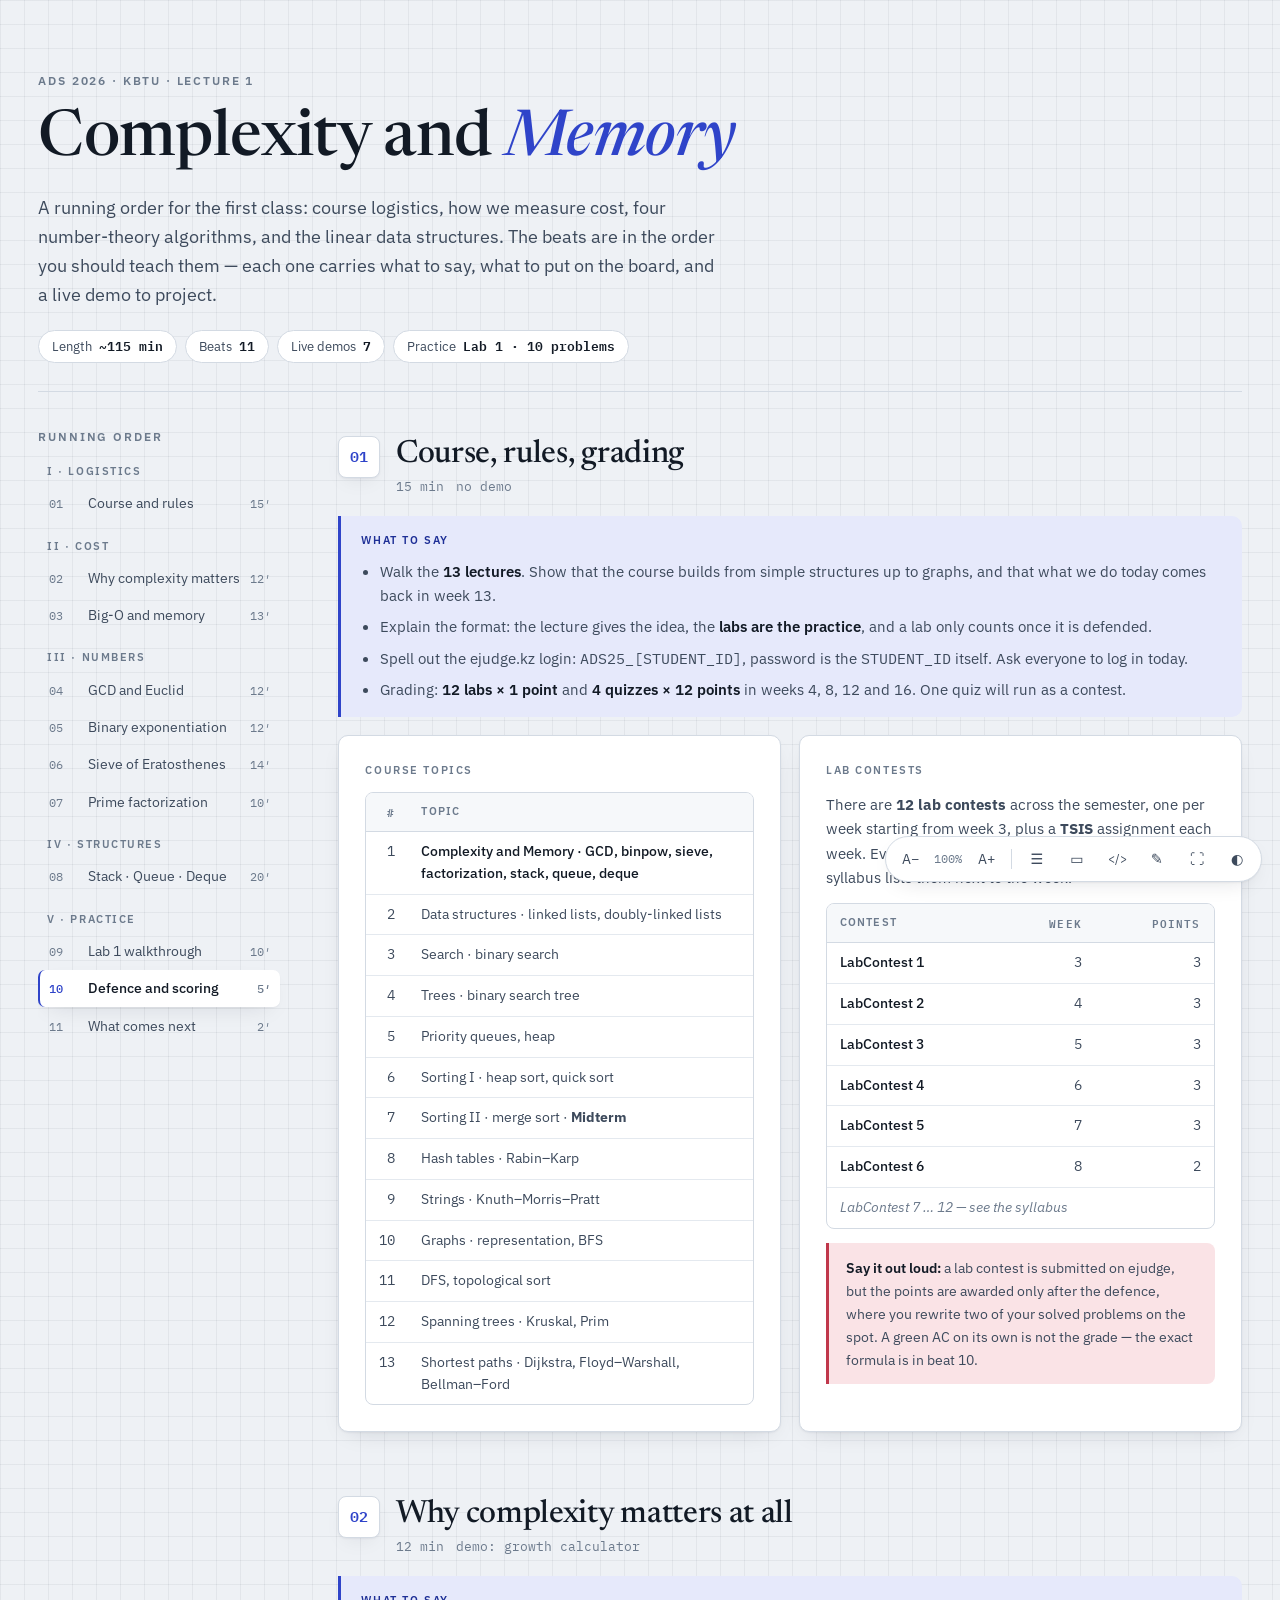
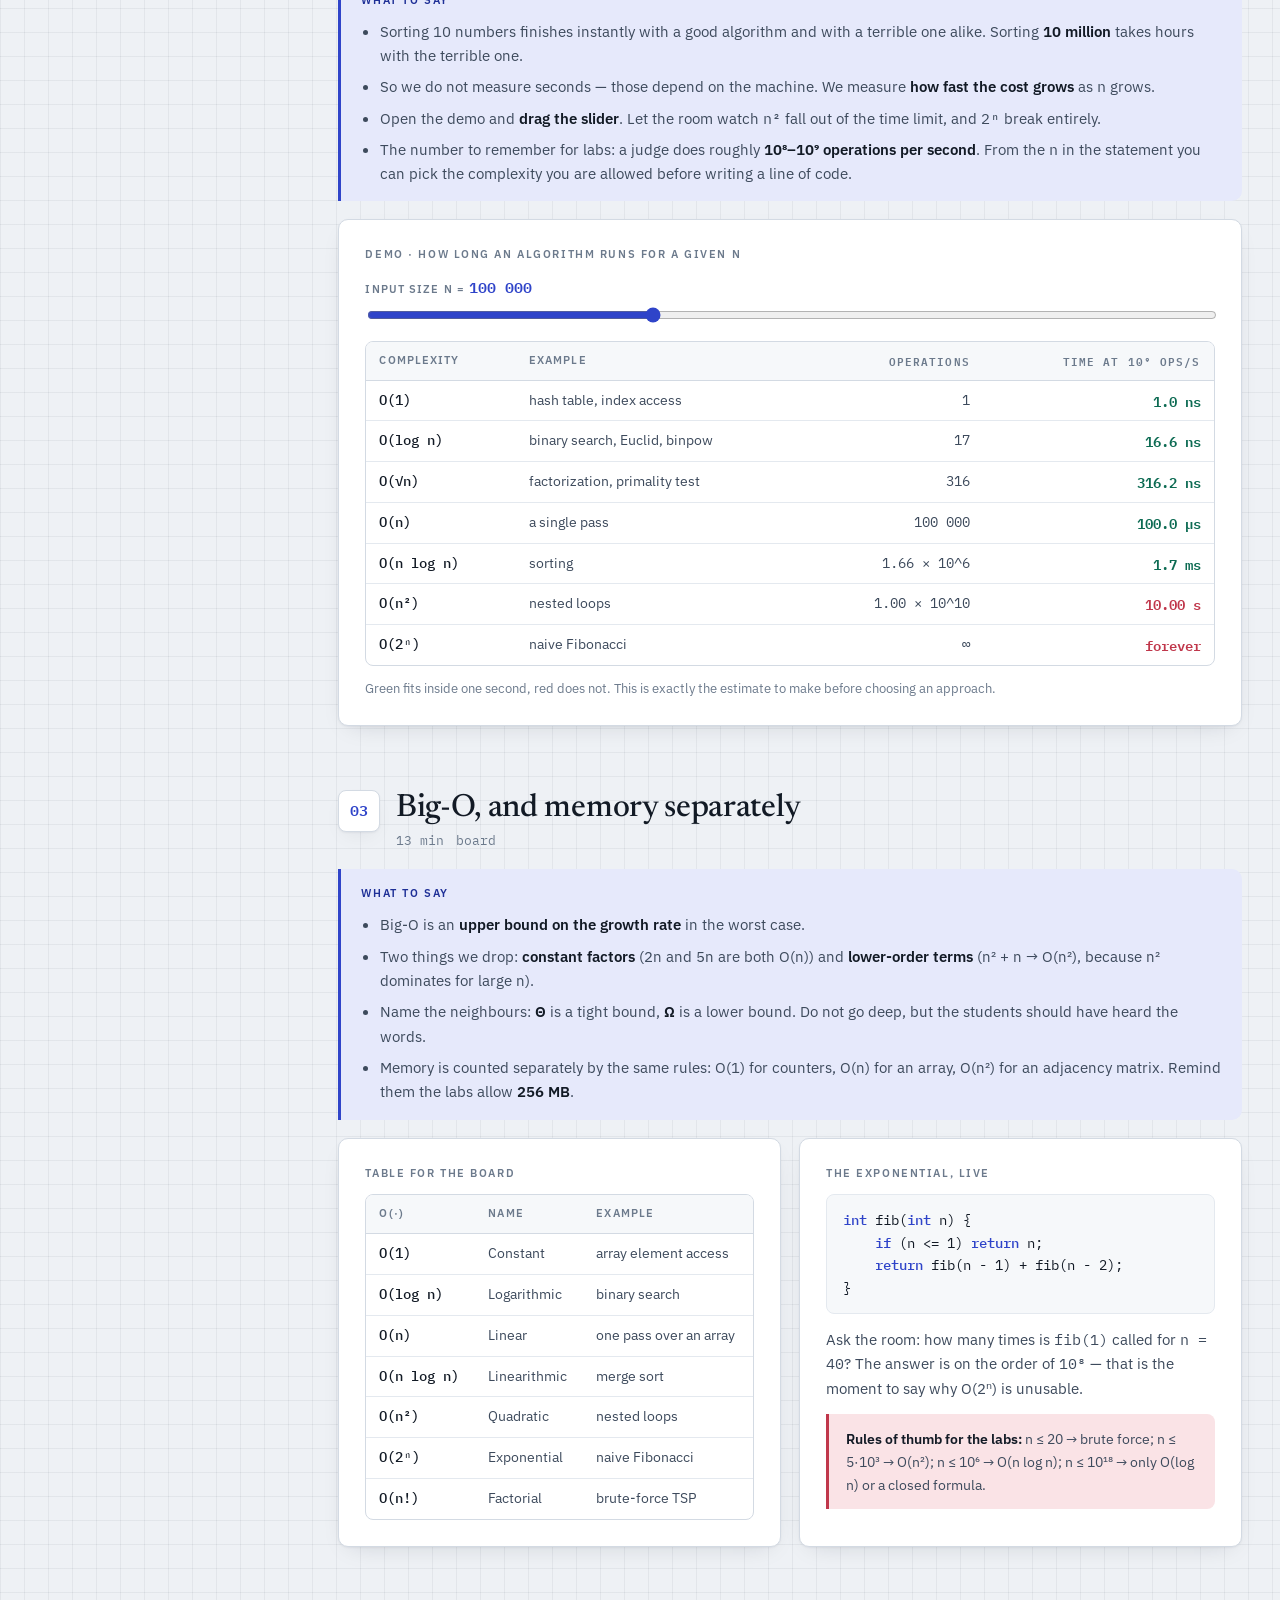
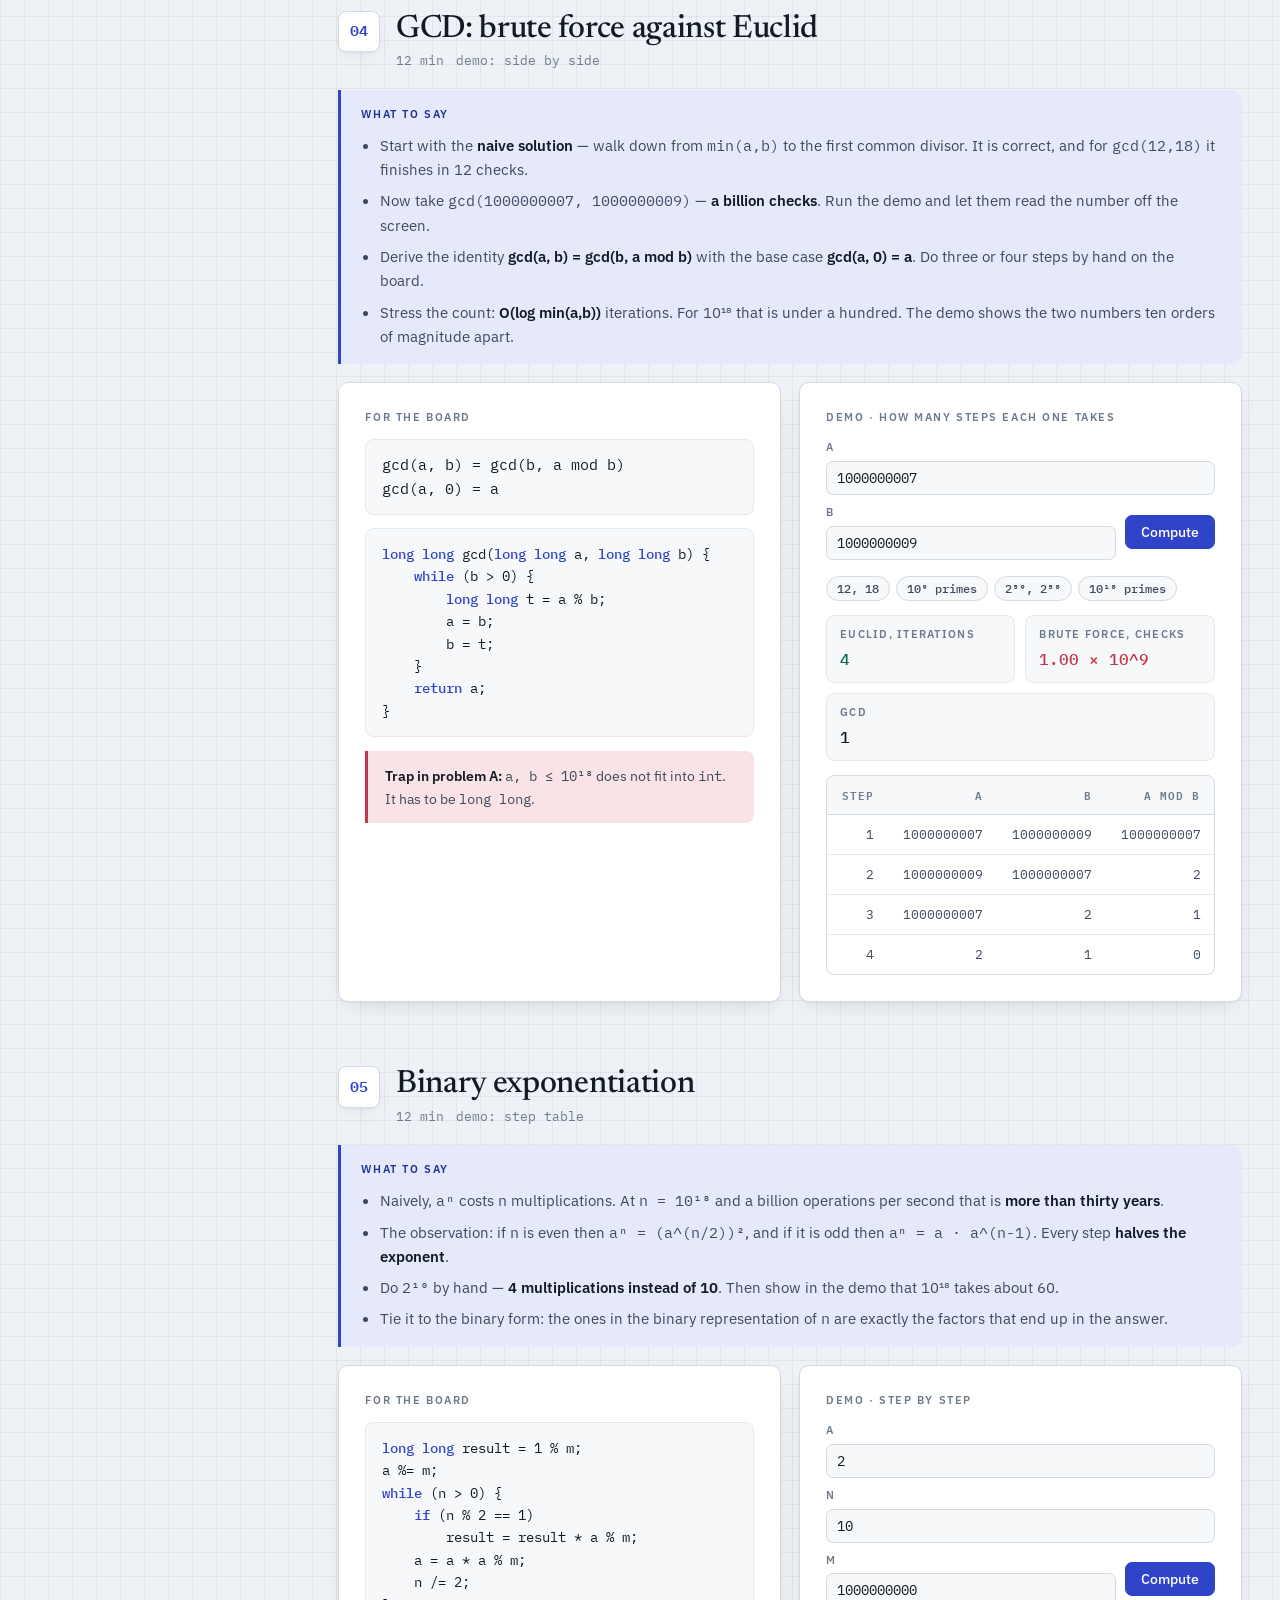
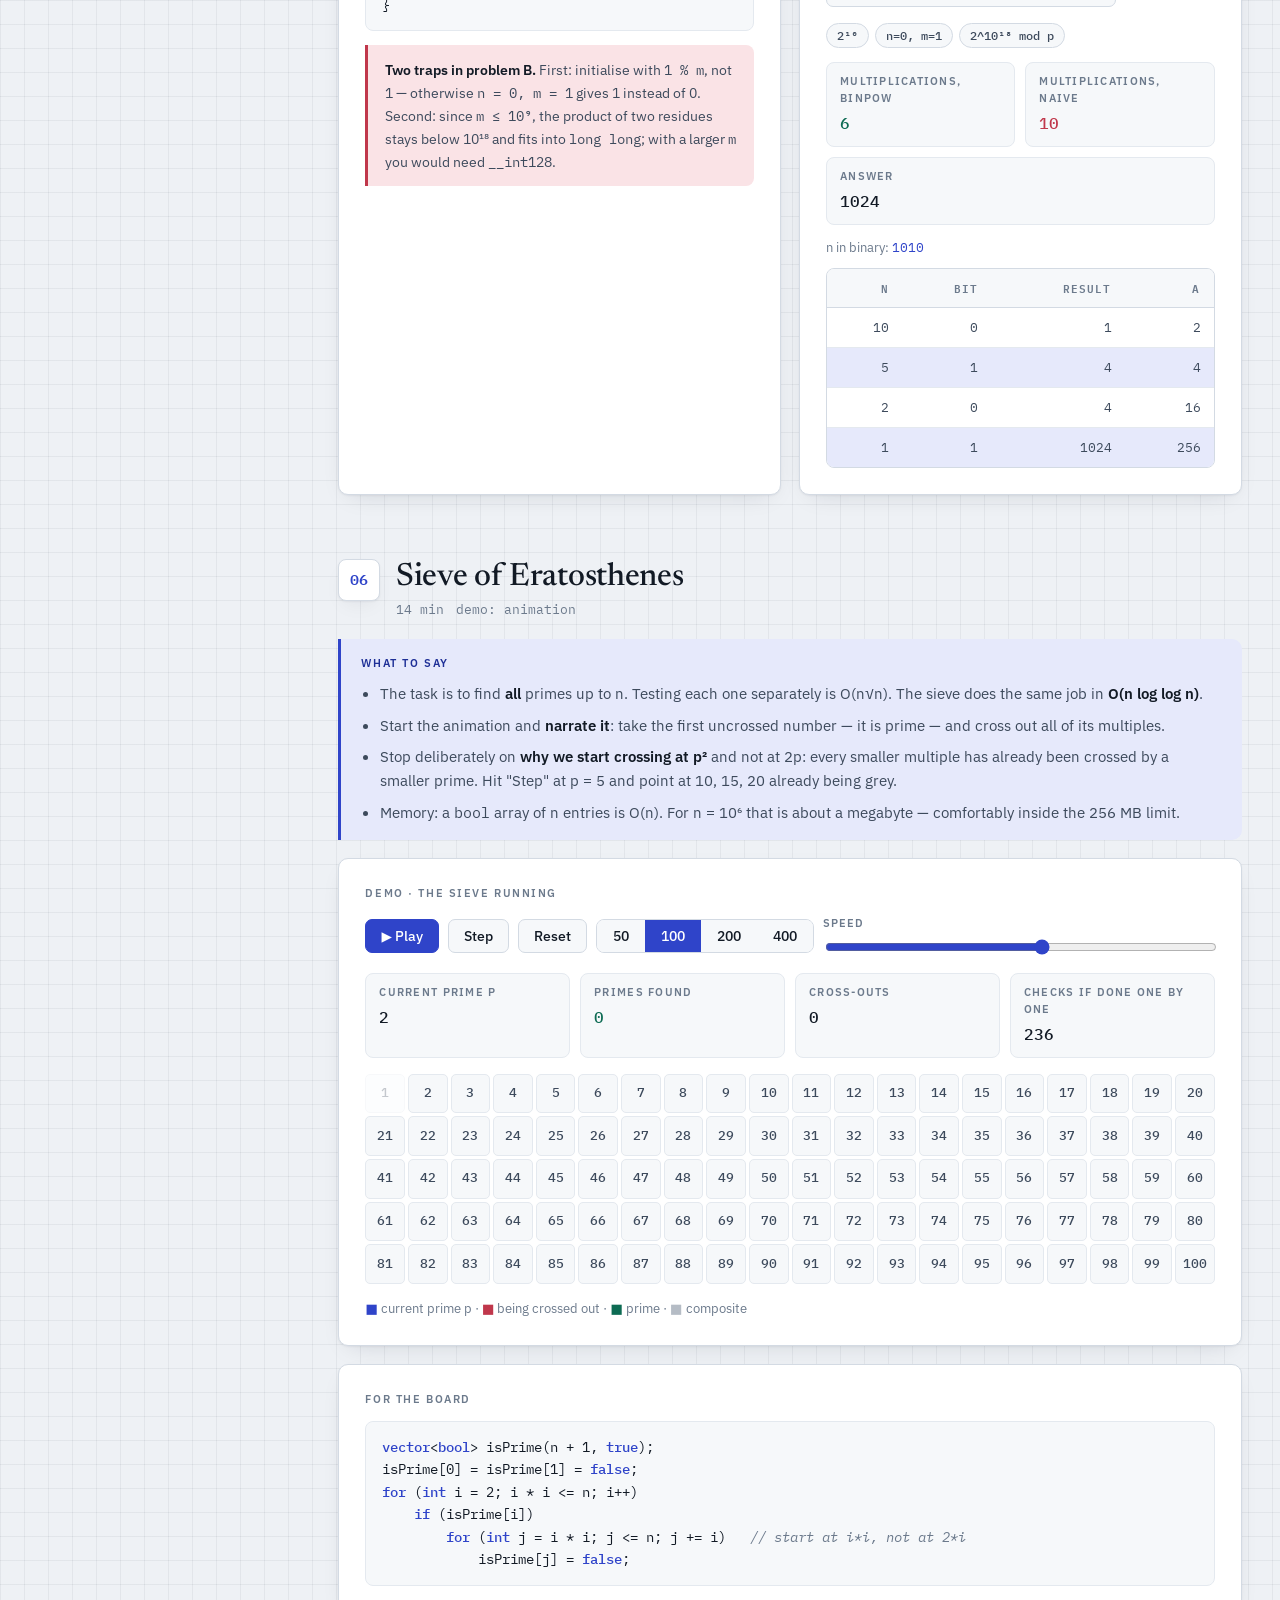
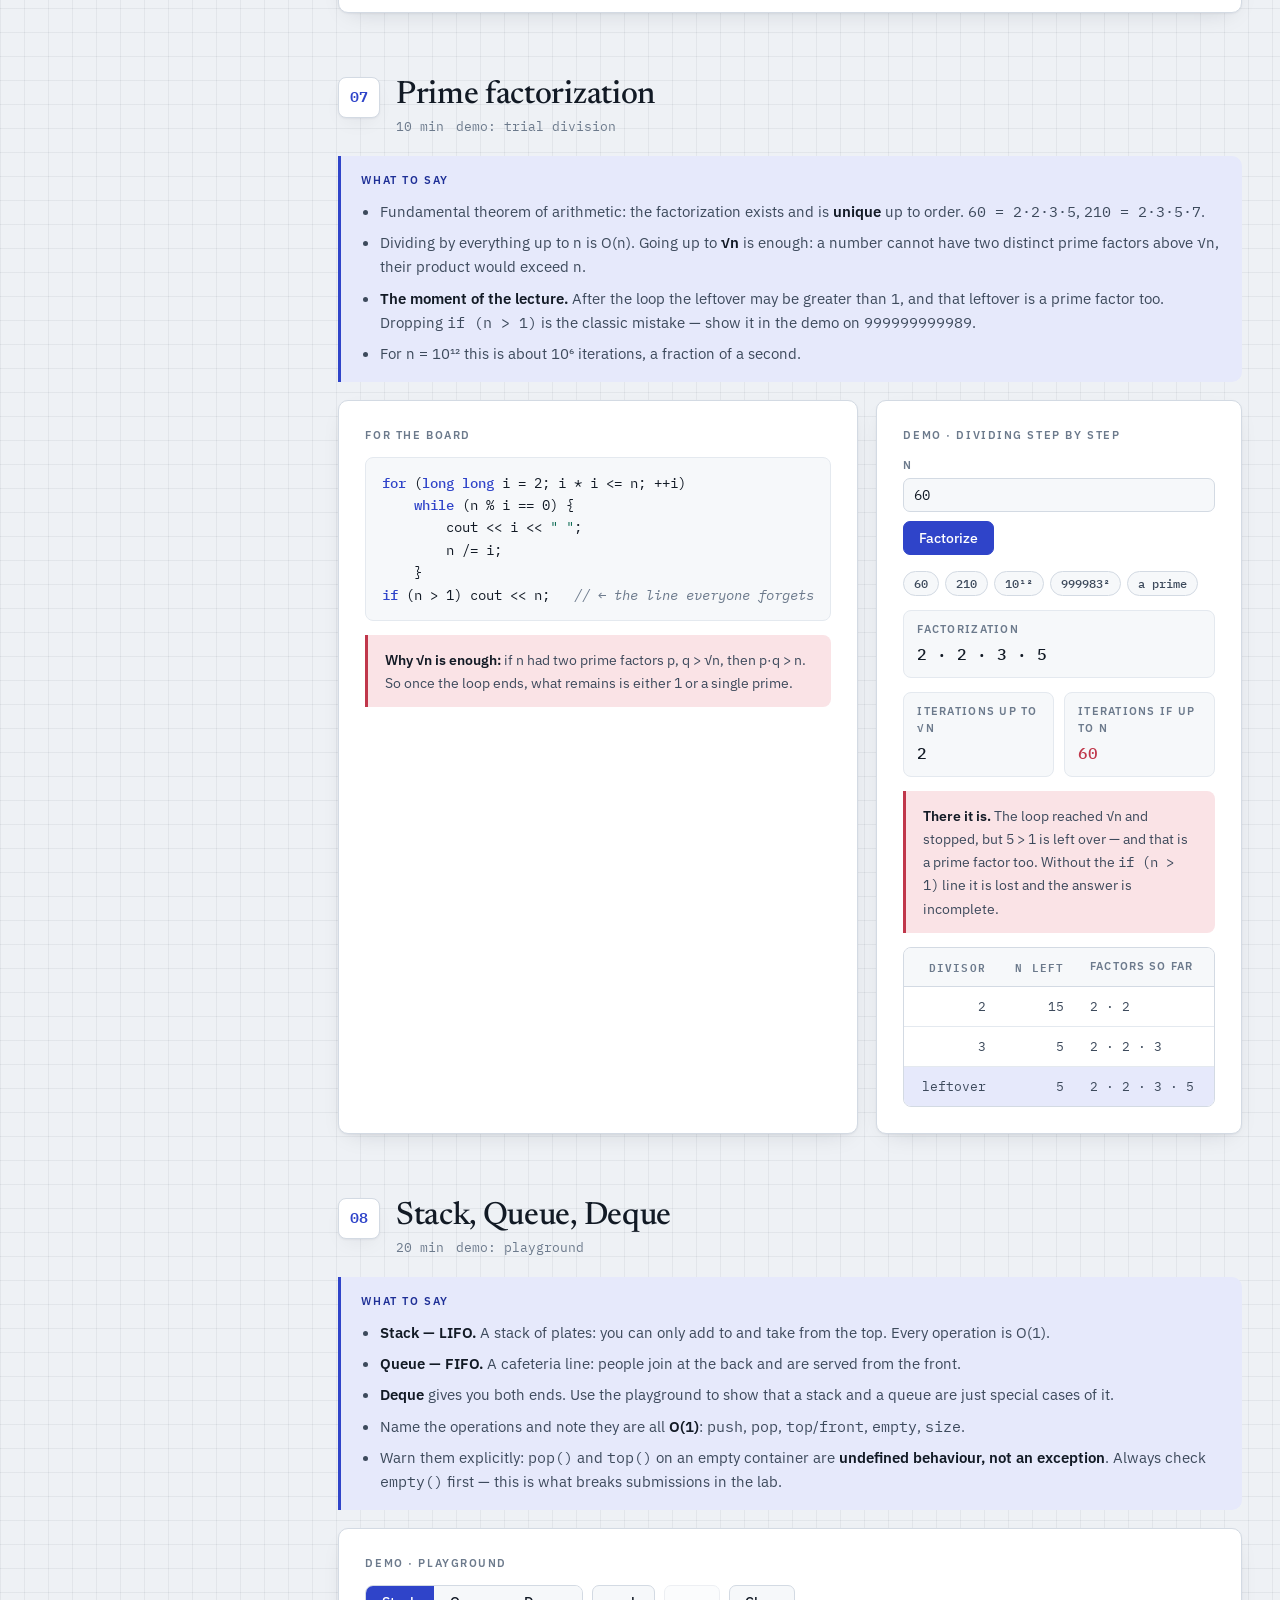
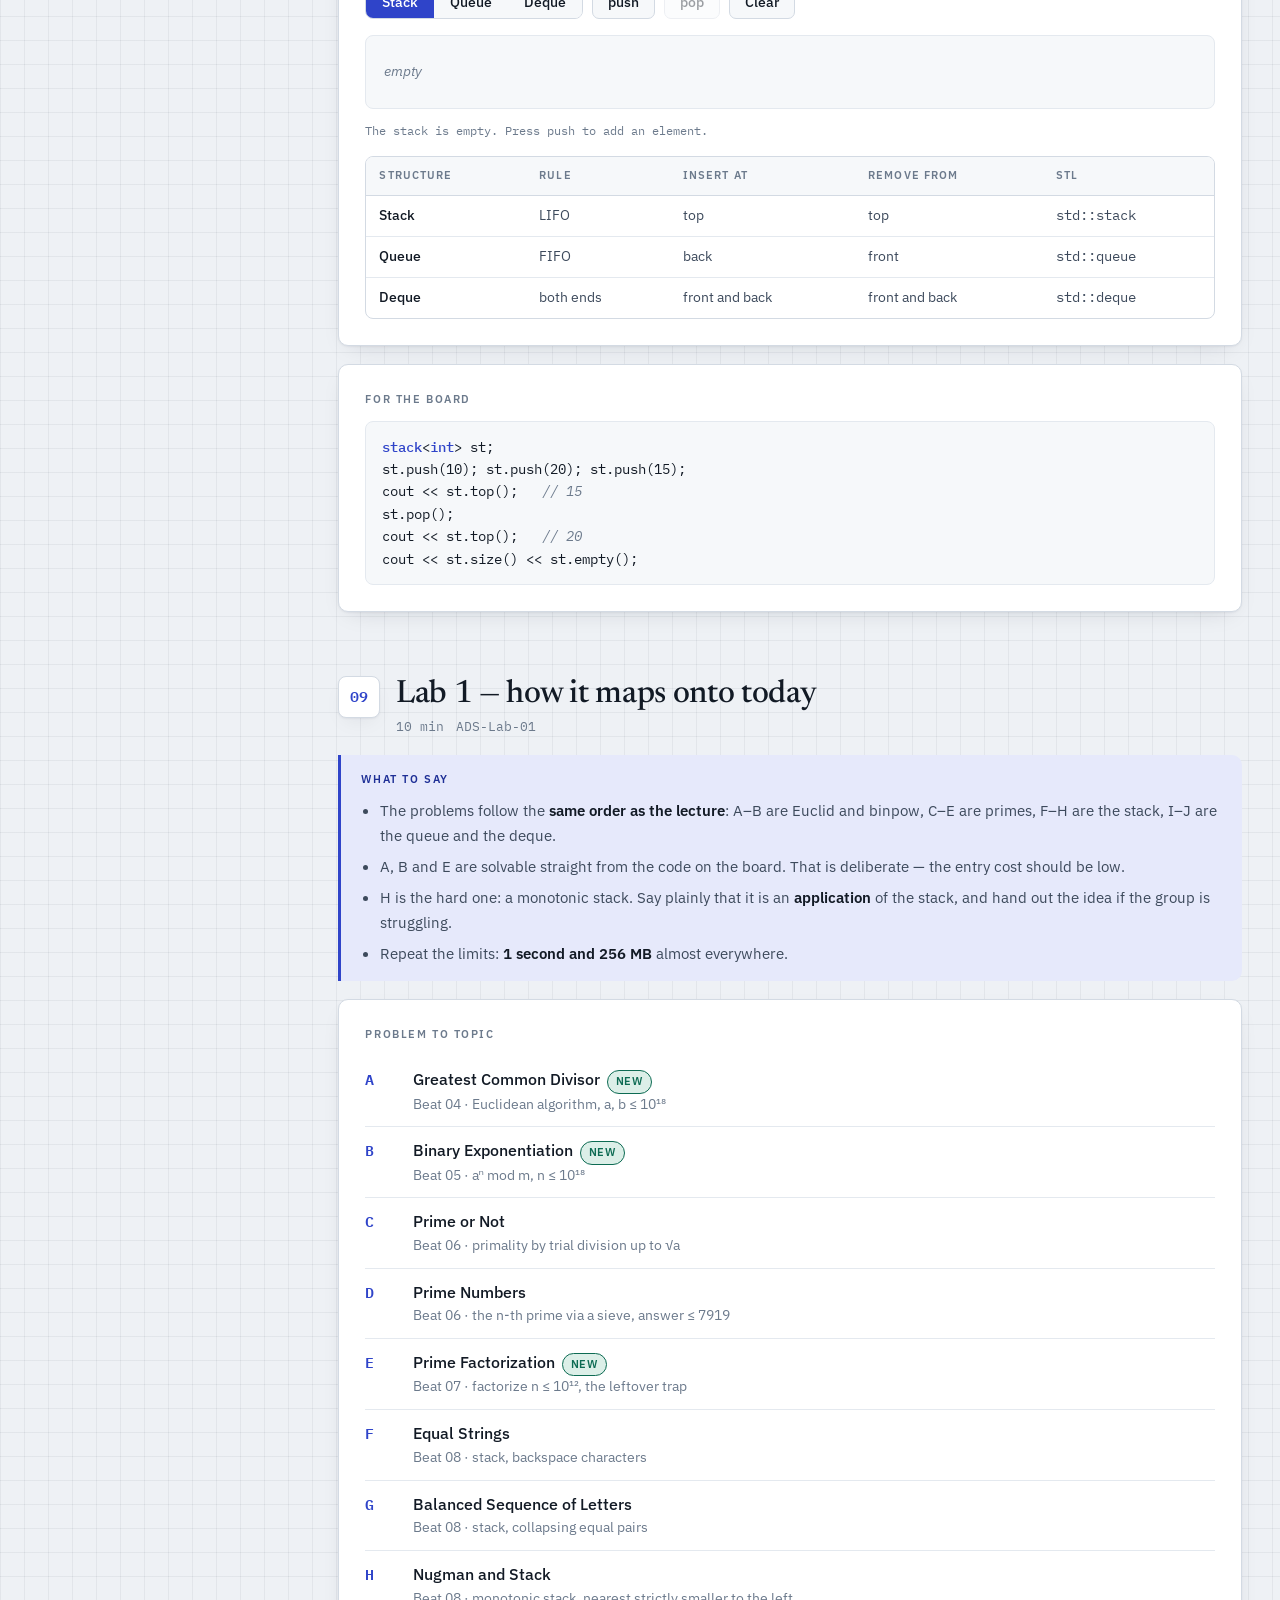
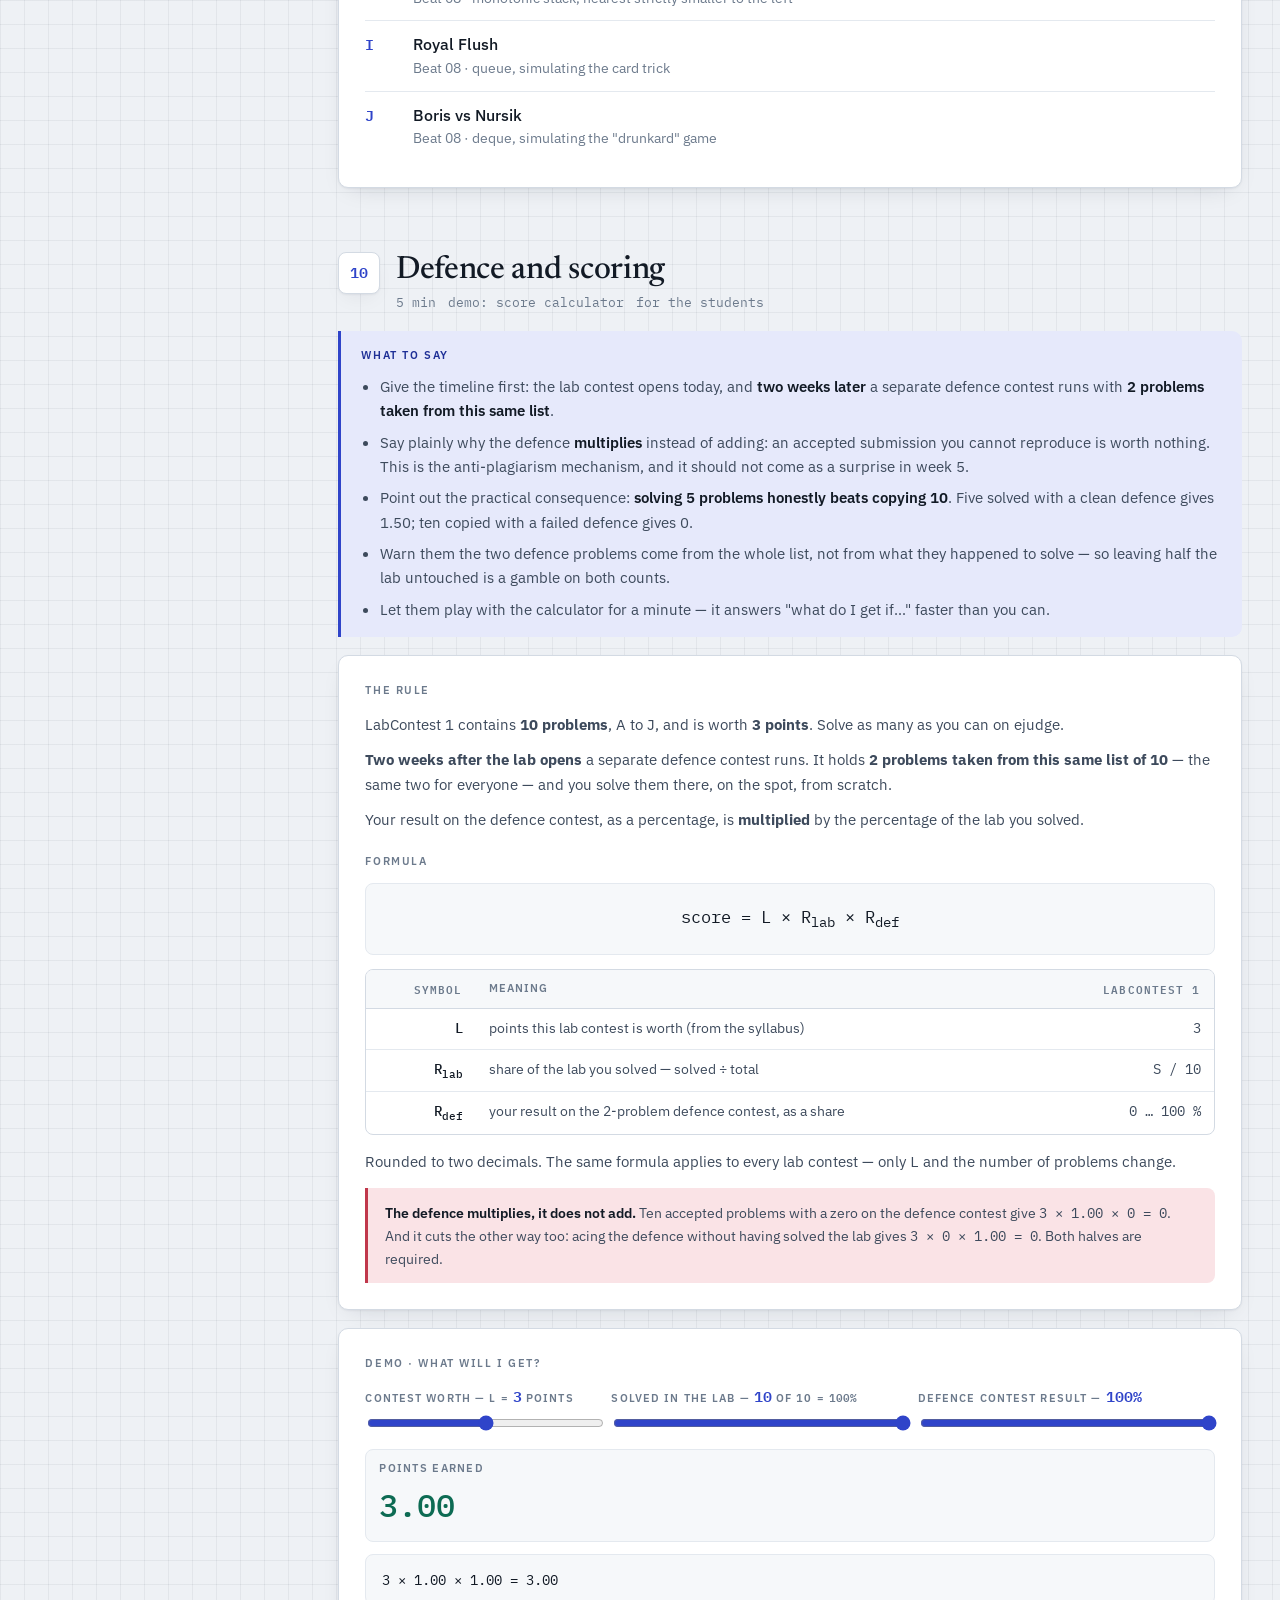
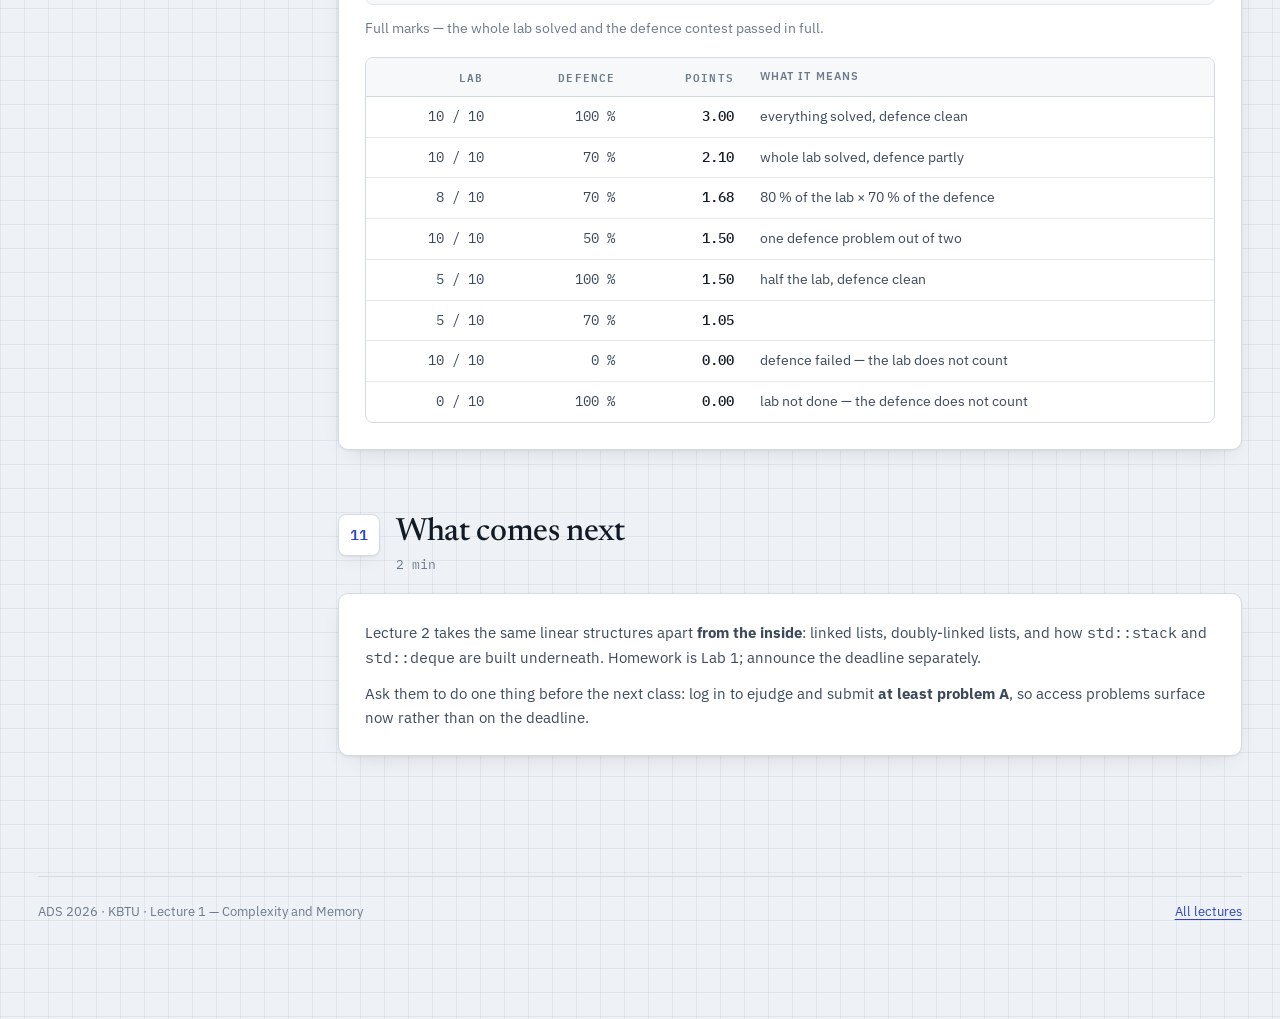
==== lab01.html @ 7ee5029a "lab04: define BST as left <= node < right, add equal-keys card Co-Authored-By: Claude Opus 5.5 (1M c" ====
<!doctype html><html><head><meta charset=utf8><meta name=viewport content="width=device-width,initial-scale=1"><style>:root{color-scheme:light}body{margin:0;padding:0;font:14px -apple-system,BlinkMacSystemFont,sans-serif;background:#faf9f5;color:#141413}img{max-width:100%}</style></head><body>
<title>Complexity and Memory</title>
<link rel="preconnect" href="https://fonts.googleapis.com">
<link rel="preconnect" href="https://fonts.gstatic.com" crossorigin>
<link rel="stylesheet" href="https://fonts.googleapis.com/css2?family=IBM+Plex+Mono:wght@400;500;600&family=IBM+Plex+Sans:wght@400;500;600&family=Newsreader:ital,opsz,wght@0,6..72,400;0,6..72,500;0,6..72,600;1,6..72,400&display=swap">

<style>
/* ---------- tokens: light is the base, both dark states re-map only tokens ---------- */
:root{
  --paper:#eef1f5;
  --surface:#ffffff;
  --surface-2:#f6f8fa;
  --line:#d3dae3;
  --line-soft:#e4e9ef;
  --ink:#121a25;
  --ink-2:#3d4a5c;
  --ink-3:#6c7a8c;
  --accent:#2f44c9;
  --accent-soft:#e6e9fb;
  --accent-ink:#1e2f96;
  --prime:#0d6b53;
  --prime-soft:#dcefe8;
  --mark:#c0374b;
  --mark-soft:#fae3e6;
  --grid:rgba(18,26,37,.055);
  --shadow:0 1px 2px rgba(16,24,40,.05), 0 8px 24px -12px rgba(16,24,40,.18);
  --radius:10px;
}
@media (prefers-color-scheme: dark){
  :root:not([data-theme="light"]){
    --paper:#0d121a;
    --surface:#141b25;
    --surface-2:#1a2230;
    --line:#2a3545;
    --line-soft:#212b39;
    --ink:#e7ecf3;
    --ink-2:#b3bfd0;
    --ink-3:#8091a5;
    --accent:#8b99ff;
    --accent-soft:#1e2540;
    --accent-ink:#aeb8ff;
    --prime:#42c9a3;
    --prime-soft:#12302a;
    --mark:#ff8095;
    --mark-soft:#33191f;
    --grid:rgba(231,236,243,.05);
    --shadow:0 1px 2px rgba(0,0,0,.4), 0 10px 30px -14px rgba(0,0,0,.7);
  }
}
:root[data-theme="dark"]{
  --paper:#0d121a;
  --surface:#141b25;
  --surface-2:#1a2230;
  --line:#2a3545;
  --line-soft:#212b39;
  --ink:#e7ecf3;
  --ink-2:#b3bfd0;
  --ink-3:#8091a5;
  --accent:#8b99ff;
  --accent-soft:#1e2540;
  --accent-ink:#aeb8ff;
  --prime:#42c9a3;
  --prime-soft:#12302a;
  --mark:#ff8095;
  --mark-soft:#33191f;
  --grid:rgba(231,236,243,.05);
  --shadow:0 1px 2px rgba(0,0,0,.4), 0 10px 30px -14px rgba(0,0,0,.7);
}

*,*::before,*::after{box-sizing:border-box}
body{
  margin:0;
  background:var(--paper);
  background-image:linear-gradient(var(--grid) 1px,transparent 1px),linear-gradient(90deg,var(--grid) 1px,transparent 1px);
  background-size:24px 24px;
  color:var(--ink);
  font-family:"IBM Plex Sans",ui-sans-serif,system-ui,-apple-system,"Segoe UI",sans-serif;
  font-size:16px;
  line-height:1.6;
  -webkit-font-smoothing:antialiased;
}
h1,h2,h3,h4{font-family:Newsreader,ui-serif,Georgia,"Times New Roman",serif;font-weight:500;text-wrap:balance;margin:0;letter-spacing:-.01em}
p{margin:0}
code,kbd,pre,.mono,.num{font-family:"IBM Plex Mono",ui-monospace,SFMono-Regular,Menlo,monospace;font-variant-numeric:tabular-nums}
a{color:var(--accent);text-underline-offset:3px}
:focus-visible{outline:2.5px solid var(--accent);outline-offset:2px;border-radius:4px}
@media (prefers-reduced-motion: reduce){*{animation-duration:.01ms !important;transition-duration:.01ms !important}}

/* ---------- shell ---------- */
.wrap{max-width:1320px;margin:0 auto;padding:0 clamp(16px,3vw,40px) 96px}
.masthead{padding:clamp(36px,6vw,72px) 0 28px;border-bottom:1px solid var(--line)}
.eyebrow{font-size:.72rem;letter-spacing:.16em;text-transform:uppercase;color:var(--ink-3);font-weight:600}
.masthead h1{font-size:clamp(2.3rem,6vw,4rem);line-height:1.02;margin:.28em 0 .3em}
.masthead h1 em{font-style:italic;color:var(--accent)}
.dek{font-size:clamp(1rem,1.6vw,1.13rem);color:var(--ink-2);max-width:62ch}
.facts{display:flex;flex-wrap:wrap;gap:8px;margin-top:22px}
.fact{display:inline-flex;align-items:baseline;gap:7px;border:1px solid var(--line);background:var(--surface);border-radius:999px;padding:5px 13px;font-size:.82rem;color:var(--ink-2)}
.fact b{font-weight:600;color:var(--ink);font-family:"IBM Plex Mono",monospace}

.cols{display:grid;grid-template-columns:1fr;gap:40px;margin-top:36px}
@media(min-width:1060px){.cols{grid-template-columns:15.5rem minmax(0,1fr);gap:52px;align-items:start}}

/* ---------- agenda rail ---------- */
.rail{position:relative}
@media(min-width:1060px){.rail{position:sticky;top:24px;max-height:calc(100vh - 48px);overflow-y:auto;padding-right:6px}}
.rail-h{font-size:.72rem;letter-spacing:.16em;text-transform:uppercase;color:var(--ink-3);font-weight:600;margin-bottom:12px}
.rail ol{list-style:none;margin:0;padding:0;display:flex;flex-direction:column;gap:1px}
.rail a{display:grid;grid-template-columns:1.9rem 1fr auto;gap:8px;align-items:baseline;padding:7px 9px;border-radius:7px;text-decoration:none;color:var(--ink-2);font-size:.87rem;border-left:2px solid transparent;transition:background .15s,color .15s}
.rail a:hover{background:var(--surface);color:var(--ink)}
.rail a.on{background:var(--surface);color:var(--ink);border-left-color:var(--accent);font-weight:500;box-shadow:var(--shadow)}
.rail .n{font-family:"IBM Plex Mono",monospace;font-size:.76rem;color:var(--ink-3)}
.rail a.on .n{color:var(--accent)}
.rail .t{font-size:.72rem;color:var(--ink-3);font-family:"IBM Plex Mono",monospace}
.rail .part{font-size:.68rem;letter-spacing:.14em;text-transform:uppercase;color:var(--ink-3);font-weight:600;margin:16px 0 5px;padding-left:9px}
.rail .part:first-of-type{margin-top:0}

/* ---------- beats ---------- */
.beat{scroll-margin-top:22px;padding-top:8px;margin-bottom:56px}
.beat-head{display:flex;gap:16px;align-items:flex-start;margin-bottom:18px}
.beat-n{flex:none;width:2.6rem;height:2.6rem;border-radius:8px;display:grid;place-items:center;background:var(--surface);border:1px solid var(--line);font-family:"IBM Plex Mono",monospace;font-size:.95rem;font-weight:600;color:var(--accent);box-shadow:var(--shadow)}
.beat-head h2{font-size:clamp(1.5rem,3vw,2rem);line-height:1.15}
.beat-head .sub{font-size:.84rem;color:var(--ink-3);margin-top:3px;display:flex;gap:12px;flex-wrap:wrap;font-family:"IBM Plex Mono",monospace}

.card{background:var(--surface);border:1px solid var(--line);border-radius:var(--radius);box-shadow:var(--shadow)}
.pad{padding:clamp(16px,2.4vw,26px)}
.stack{display:flex;flex-direction:column;gap:18px}
.two{display:grid;grid-template-columns:1fr;gap:18px}
@media(min-width:820px){.two{grid-template-columns:1fr 1fr}}

.say{border-left:3px solid var(--accent);background:var(--accent-soft);border-radius:0 var(--radius) var(--radius) 0;padding:16px 20px}
.say h4{font-family:"IBM Plex Sans",sans-serif;font-size:.7rem;letter-spacing:.14em;text-transform:uppercase;color:var(--accent-ink);font-weight:600;margin-bottom:9px}
.say ul{margin:0;padding-left:19px;display:flex;flex-direction:column;gap:7px;color:var(--ink-2);font-size:.95rem}
.say strong{color:var(--ink);font-weight:600}

.board h4,.demo h4{font-family:"IBM Plex Sans",sans-serif;font-size:.7rem;letter-spacing:.14em;text-transform:uppercase;color:var(--ink-3);font-weight:600;margin-bottom:12px}
.board p+p{margin-top:11px}
.board p{color:var(--ink-2);font-size:.95rem}

pre{margin:0;overflow-x:auto;background:var(--surface-2);border:1px solid var(--line-soft);border-radius:8px;padding:14px 16px;font-size:.85rem;line-height:1.65;color:var(--ink)}
pre .c{color:var(--ink-3);font-style:italic}
pre .k{color:var(--accent);font-weight:500}
pre .s{color:var(--prime)}
.formula{background:var(--surface-2);border:1px solid var(--line-soft);border-radius:8px;padding:13px 16px;font-family:"IBM Plex Mono",monospace;font-size:.93rem;color:var(--ink);overflow-x:auto}
.trap{border-left:3px solid var(--mark);background:var(--mark-soft);border-radius:0 8px 8px 0;padding:13px 17px;font-size:.9rem;color:var(--ink-2)}
.trap b{color:var(--ink);font-weight:600}

table{width:100%;border-collapse:collapse;font-size:.88rem}
.tw{overflow-x:auto;border:1px solid var(--line);border-radius:8px}
.tw table{font-size:.85rem}
th{text-align:left;font-weight:600;font-size:.7rem;letter-spacing:.1em;text-transform:uppercase;color:var(--ink-3);padding:10px 13px;border-bottom:1px solid var(--line);background:var(--surface-2);white-space:nowrap}
td{padding:9px 13px;border-bottom:1px solid var(--line-soft);color:var(--ink-2);vertical-align:top}
tr:last-child td{border-bottom:none}
td.n,th.n{font-family:"IBM Plex Mono",monospace;font-variant-numeric:tabular-nums;text-align:right;white-space:nowrap}
td.k{color:var(--ink);font-weight:500}

/* ---------- controls ---------- */
.ctl{display:flex;flex-wrap:wrap;gap:9px;align-items:center;margin-bottom:16px}
button{font-family:inherit;font-size:.85rem;font-weight:500;padding:7px 15px;border-radius:7px;border:1px solid var(--line);background:var(--surface-2);color:var(--ink);cursor:pointer;transition:background .13s,border-color .13s,transform .06s}
button:hover:not(:disabled){border-color:var(--accent);color:var(--accent)}
button:active:not(:disabled){transform:translateY(1px)}
button:disabled{opacity:.42;cursor:not-allowed}
button.pri{background:var(--accent);border-color:var(--accent);color:#fff}
button.pri:hover:not(:disabled){filter:brightness(1.08);border-color:var(--accent);color:#fff}
:root[data-theme="dark"] button.pri{color:#0d121a}
:root[data-theme="dark"] button.pri:hover:not(:disabled){color:#0d121a}
@media (prefers-color-scheme: dark){
  :root:not([data-theme="light"]) button.pri{color:#0d121a}
  :root:not([data-theme="light"]) button.pri:hover:not(:disabled){color:#0d121a}
}
input[type=text],input[type=number],select{font-family:"IBM Plex Mono",monospace;font-size:.85rem;padding:7px 10px;border-radius:7px;border:1px solid var(--line);background:var(--surface-2);color:var(--ink);min-width:0}
input[type=range]{accent-color:var(--accent);width:100%}
label.f{display:inline-flex;flex-direction:column;gap:4px;font-size:.7rem;letter-spacing:.1em;text-transform:uppercase;color:var(--ink-3);font-weight:600}
.chips{display:flex;flex-wrap:wrap;gap:6px}
.chip{font-size:.76rem;padding:4px 10px;border-radius:999px;border:1px solid var(--line);background:var(--surface-2);color:var(--ink-2);cursor:pointer;font-family:"IBM Plex Mono",monospace}
.chip:hover{border-color:var(--accent);color:var(--accent)}
.seg{display:inline-flex;border:1px solid var(--line);border-radius:8px;overflow:hidden}
.seg button{border:none;border-radius:0;background:var(--surface-2);padding:7px 16px}
.seg button.on{background:var(--accent);color:#fff}
:root[data-theme="dark"] .seg button.on{color:#0d121a}
@media (prefers-color-scheme: dark){:root:not([data-theme="light"]) .seg button.on{color:#0d121a}}

.readout{display:flex;flex-wrap:wrap;gap:10px;margin-top:14px}
.stat{flex:1 1 130px;background:var(--surface-2);border:1px solid var(--line-soft);border-radius:8px;padding:10px 13px}
.stat .lab{font-size:.66rem;letter-spacing:.12em;text-transform:uppercase;color:var(--ink-3);font-weight:600}
.stat .val{font-family:"IBM Plex Mono",monospace;font-size:1.02rem;font-weight:500;color:var(--ink);margin-top:3px;word-break:break-all}
.stat.good .val{color:var(--prime)}
.stat.bad .val{color:var(--mark)}

/* ---------- sieve ---------- */
.sieve{display:grid;gap:3px;grid-template-columns:repeat(auto-fill,minmax(var(--cell,38px),1fr))}
.cell{aspect-ratio:1;display:grid;place-items:center;border-radius:5px;font-family:"IBM Plex Mono",monospace;font-size:calc(var(--cell,38px)*.34);font-weight:500;background:var(--surface-2);border:1px solid var(--line-soft);color:var(--ink-2);transition:background .18s,color .18s,border-color .18s,transform .18s}
.cell.prime{background:var(--prime-soft);border-color:var(--prime);color:var(--prime);font-weight:600}
.cell.comp{background:transparent;border-color:transparent;color:var(--ink-3);opacity:.42;text-decoration:line-through}
.cell.one{opacity:.3}
.cell.p{background:var(--accent);border-color:var(--accent);color:#fff;transform:scale(1.1);z-index:1}
:root[data-theme="dark"] .cell.p{color:#0d121a}
@media (prefers-color-scheme: dark){:root:not([data-theme="light"]) .cell.p{color:#0d121a}}
.cell.hit{background:var(--mark-soft);border-color:var(--mark);color:var(--mark);transform:scale(1.08)}

/* ---------- linear structures ---------- */
.track{display:flex;gap:6px;align-items:center;min-height:74px;padding:12px;background:var(--surface-2);border:1px solid var(--line-soft);border-radius:8px;overflow-x:auto}
.box{flex:none;min-width:52px;height:50px;display:grid;place-items:center;border-radius:7px;background:var(--accent-soft);border:1.5px solid var(--accent);color:var(--accent-ink);font-family:"IBM Plex Mono",monospace;font-weight:600;font-size:1rem;animation:pop .22s ease-out}
@keyframes pop{from{transform:scale(.7);opacity:0}to{transform:scale(1);opacity:1}}
.endcap{flex:none;font-size:.62rem;letter-spacing:.1em;text-transform:uppercase;color:var(--ink-3);font-weight:600;writing-mode:vertical-rl;transform:rotate(180deg)}
.empty{color:var(--ink-3);font-size:.87rem;font-style:italic;padding-left:6px}
.log{margin-top:12px;font-family:"IBM Plex Mono",monospace;font-size:.78rem;color:var(--ink-3);min-height:1.4em}

/* ---------- misc ---------- */
.steps{max-height:290px;overflow:auto;border:1px solid var(--line);border-radius:8px}
.steps table{font-size:.82rem}
.steps th{position:sticky;top:0;z-index:1}
.steps tr.cur td{background:var(--accent-soft)}
.map-row{display:grid;grid-template-columns:2.2rem 1fr;gap:12px;align-items:baseline;padding:11px 0;border-bottom:1px solid var(--line-soft)}
.map-row:last-child{border-bottom:none}
.map-idx{font-family:"IBM Plex Mono",monospace;font-weight:600;color:var(--accent);font-size:.95rem}
.map-name{font-weight:500;color:var(--ink)}
.map-why{font-size:.85rem;color:var(--ink-3)}
.pill{display:inline-block;font-size:.68rem;letter-spacing:.08em;text-transform:uppercase;font-weight:600;padding:2px 8px;border-radius:999px;background:var(--surface-2);border:1px solid var(--line);color:var(--ink-3);margin-left:7px}
.pill.new{background:var(--prime-soft);border-color:var(--prime);color:var(--prime)}
footer{margin-top:64px;padding-top:24px;border-top:1px solid var(--line);color:var(--ink-3);font-size:.83rem;display:flex;flex-wrap:wrap;gap:14px;justify-content:space-between}
.theme-btn{position:fixed;right:18px;bottom:18px;z-index:20;width:42px;height:42px;border-radius:999px;display:grid;place-items:center;background:var(--surface);border:1px solid var(--line);box-shadow:var(--shadow);font-size:1rem;padding:0}
</style>

<div class="wrap">

<header class="masthead">
  <div class="eyebrow">ADS 2026 · KBTU · Lecture 1</div>
  <h1>Complexity and <em>Memory</em></h1>
  <p class="dek">A running order for the first class: course logistics, how we measure cost, four number-theory algorithms, and the linear data structures. The beats are in the order you should teach them — each one carries what to say, what to put on the board, and a live demo to project.</p>
  <div class="facts">
    <span class="fact">Length <b>~115 min</b></span>
    <span class="fact">Beats <b>11</b></span>
    <span class="fact">Live demos <b>7</b></span>
    <span class="fact">Practice <b>Lab 1 · 10 problems</b></span>
  </div>
</header>

<div class="cols">

<nav class="rail" aria-label="Running order">
  <div class="rail-h">Running order</div>
  <div class="part">I · Logistics</div>
  <ol>
    <li><a href="#b1"><span class="n">01</span><span>Course and rules</span><span class="t">15′</span></a></li>
  </ol>
  <div class="part">II · Cost</div>
  <ol>
    <li><a href="#b2"><span class="n">02</span><span>Why complexity matters</span><span class="t">12′</span></a></li>
    <li><a href="#b3"><span class="n">03</span><span>Big-O and memory</span><span class="t">13′</span></a></li>
  </ol>
  <div class="part">III · Numbers</div>
  <ol>
    <li><a href="#b4"><span class="n">04</span><span>GCD and Euclid</span><span class="t">12′</span></a></li>
    <li><a href="#b5"><span class="n">05</span><span>Binary exponentiation</span><span class="t">12′</span></a></li>
    <li><a href="#b6"><span class="n">06</span><span>Sieve of Eratosthenes</span><span class="t">14′</span></a></li>
    <li><a href="#b7"><span class="n">07</span><span>Prime factorization</span><span class="t">10′</span></a></li>
  </ol>
  <div class="part">IV · Structures</div>
  <ol>
    <li><a href="#b8"><span class="n">08</span><span>Stack · Queue · Deque</span><span class="t">20′</span></a></li>
  </ol>
  <div class="part">V · Practice</div>
  <ol>
    <li><a href="#b9"><span class="n">09</span><span>Lab 1 walkthrough</span><span class="t">10′</span></a></li>
    <li><a href="#b10"><span class="n">10</span><span>Defence and scoring</span><span class="t">5′</span></a></li>
    <li><a href="#b11"><span class="n">11</span><span>What comes next</span><span class="t">2′</span></a></li>
  </ol>
</nav>

<main>

<!-- ============ 1 ============ -->
<section class="beat" id="b1">
  <div class="beat-head">
    <div class="beat-n">01</div>
    <div>
      <h2>Course, rules, grading</h2>
      <div class="sub"><span>15 min</span><span>no demo</span></div>
    </div>
  </div>
  <div class="stack">
    <div class="say">
      <h4>What to say</h4>
      <ul>
        <li>Walk the <strong>13 lectures</strong>. Show that the course builds from simple structures up to graphs, and that what we do today comes back in week 13.</li>
        <li>Explain the format: the lecture gives the idea, the <strong>labs are the practice</strong>, and a lab only counts once it is defended.</li>
        <li>Spell out the ejudge.kz login: <code>ADS25_[STUDENT_ID]</code>, password is the <code>STUDENT_ID</code> itself. Ask everyone to log in today.</li>
        <li>Grading: <strong>12 labs × 1 point</strong> and <strong>4 quizzes × 12 points</strong> in weeks 4, 8, 12 and 16. One quiz will run as a contest.</li>
      </ul>
    </div>
    <div class="two">
      <div class="card pad board">
        <h4>Course topics</h4>
        <div class="tw">
          <table>
            <thead><tr><th class="n">#</th><th>Topic</th></tr></thead>
            <tbody>
              <tr><td class="n">1</td><td class="k">Complexity and Memory · GCD, binpow, sieve, factorization, stack, queue, deque</td></tr>
              <tr><td class="n">2</td><td>Data structures · linked lists, doubly-linked lists</td></tr>
              <tr><td class="n">3</td><td>Search · binary search</td></tr>
              <tr><td class="n">4</td><td>Trees · binary search tree</td></tr>
              <tr><td class="n">5</td><td>Priority queues, heap</td></tr>
              <tr><td class="n">6</td><td>Sorting I · heap sort, quick sort</td></tr>
              <tr><td class="n">7</td><td>Sorting II · merge sort · <b>Midterm</b></td></tr>
              <tr><td class="n">8</td><td>Hash tables · Rabin–Karp</td></tr>
              <tr><td class="n">9</td><td>Strings · Knuth–Morris–Pratt</td></tr>
              <tr><td class="n">10</td><td>Graphs · representation, BFS</td></tr>
              <tr><td class="n">11</td><td>DFS, topological sort</td></tr>
              <tr><td class="n">12</td><td>Spanning trees · Kruskal, Prim</td></tr>
              <tr><td class="n">13</td><td>Shortest paths · Dijkstra, Floyd–Warshall, Bellman–Ford</td></tr>
            </tbody>
          </table>
        </div>
      </div>
      <div class="card pad board">
        <h4>Lab contests</h4>
        <p>There are <strong>12 lab contests</strong> across the semester, one per week starting from week 3, plus a <strong>TSIS</strong> assignment each week. Every contest carries its own point value — the syllabus lists them next to the week.</p>
        <div class="tw" style="margin-top:14px">
          <table>
            <thead><tr><th>Contest</th><th class="n">Week</th><th class="n">Points</th></tr></thead>
            <tbody>
              <tr><td class="k">LabContest 1</td><td class="n">3</td><td class="n">3</td></tr>
              <tr><td class="k">LabContest 2</td><td class="n">4</td><td class="n">3</td></tr>
              <tr><td class="k">LabContest 3</td><td class="n">5</td><td class="n">3</td></tr>
              <tr><td class="k">LabContest 4</td><td class="n">6</td><td class="n">3</td></tr>
              <tr><td class="k">LabContest 5</td><td class="n">7</td><td class="n">3</td></tr>
              <tr><td class="k">LabContest 6</td><td class="n">8</td><td class="n">2</td></tr>
              <tr><td colspan="3" style="color:var(--ink-3);font-style:italic">LabContest 7 … 12 — see the syllabus</td></tr>
            </tbody>
          </table>
        </div>
        <div class="trap" style="margin-top:14px"><b>Say it out loud:</b> a lab contest is submitted on ejudge, but the points are awarded only after the defence, where you rewrite two of your solved problems on the spot. A green AC on its own is not the grade — the exact formula is in beat 10.</div>
      </div>
    </div>
  </div>
</section>

<!-- ============ 2 ============ -->
<section class="beat" id="b2">
  <div class="beat-head">
    <div class="beat-n">02</div>
    <div>
      <h2>Why complexity matters at all</h2>
      <div class="sub"><span>12 min</span><span>demo: growth calculator</span></div>
    </div>
  </div>
  <div class="stack">
    <div class="say">
      <h4>What to say</h4>
      <ul>
        <li>Sorting 10 numbers finishes instantly with a good algorithm and with a terrible one alike. Sorting <strong>10 million</strong> takes hours with the terrible one.</li>
        <li>So we do not measure seconds — those depend on the machine. We measure <strong>how fast the cost grows</strong> as <code>n</code> grows.</li>
        <li>Open the demo and <strong>drag the slider</strong>. Let the room watch <code>n²</code> fall out of the time limit, and <code>2ⁿ</code> break entirely.</li>
        <li>The number to remember for labs: a judge does roughly <strong>10⁸–10⁹ operations per second</strong>. From the <code>n</code> in the statement you can pick the complexity you are allowed before writing a line of code.</li>
      </ul>
    </div>
    <div class="card pad demo">
      <h4>Demo · how long an algorithm runs for a given n</h4>
      <div class="ctl" style="align-items:stretch">
        <label class="f" style="flex:1 1 340px">
          <span>Input size n = <span id="gn" class="mono" style="color:var(--accent);font-size:.95rem;text-transform:none;letter-spacing:0">1 000</span></span>
          <input type="range" id="gslider" min="0" max="36" value="12" step="1">
        </label>
      </div>
      <div class="tw">
        <table>
          <thead><tr><th>Complexity</th><th>Example</th><th class="n">Operations</th><th class="n">Time at 10⁹ ops/s</th></tr></thead>
          <tbody id="gbody"></tbody>
        </table>
      </div>
      <p style="margin-top:12px;font-size:.83rem;color:var(--ink-3)">Green fits inside one second, red does not. This is exactly the estimate to make before choosing an approach.</p>
    </div>
  </div>
</section>

<!-- ============ 3 ============ -->
<section class="beat" id="b3">
  <div class="beat-head">
    <div class="beat-n">03</div>
    <div>
      <h2>Big-O, and memory separately</h2>
      <div class="sub"><span>13 min</span><span>board</span></div>
    </div>
  </div>
  <div class="stack">
    <div class="say">
      <h4>What to say</h4>
      <ul>
        <li>Big-O is an <strong>upper bound on the growth rate</strong> in the worst case.</li>
        <li>Two things we drop: <strong>constant factors</strong> (2n and 5n are both O(n)) and <strong>lower-order terms</strong> (n² + n → O(n²), because n² dominates for large n).</li>
        <li>Name the neighbours: <strong>Θ</strong> is a tight bound, <strong>Ω</strong> is a lower bound. Do not go deep, but the students should have heard the words.</li>
        <li>Memory is counted separately by the same rules: O(1) for counters, O(n) for an array, O(n²) for an adjacency matrix. Remind them the labs allow <strong>256 MB</strong>.</li>
      </ul>
    </div>
    <div class="two">
      <div class="card pad board">
        <h4>Table for the board</h4>
        <div class="tw">
          <table>
            <thead><tr><th>O(·)</th><th>Name</th><th>Example</th></tr></thead>
            <tbody>
              <tr><td class="k mono">O(1)</td><td>Constant</td><td>array element access</td></tr>
              <tr><td class="k mono">O(log n)</td><td>Logarithmic</td><td>binary search</td></tr>
              <tr><td class="k mono">O(n)</td><td>Linear</td><td>one pass over an array</td></tr>
              <tr><td class="k mono">O(n log n)</td><td>Linearithmic</td><td>merge sort</td></tr>
              <tr><td class="k mono">O(n²)</td><td>Quadratic</td><td>nested loops</td></tr>
              <tr><td class="k mono">O(2ⁿ)</td><td>Exponential</td><td>naive Fibonacci</td></tr>
              <tr><td class="k mono">O(n!)</td><td>Factorial</td><td>brute-force TSP</td></tr>
            </tbody>
          </table>
        </div>
      </div>
      <div class="card pad board">
        <h4>The exponential, live</h4>
        <pre><span class="k">int</span> fib(<span class="k">int</span> n) {
    <span class="k">if</span> (n &lt;= 1) <span class="k">return</span> n;
    <span class="k">return</span> fib(n - 1) + fib(n - 2);
}</pre>
        <p style="margin-top:13px">Ask the room: how many times is <code>fib(1)</code> called for <code>n = 40</code>? The answer is on the order of <span class="mono">10⁸</span> — that is the moment to say why O(2ⁿ) is unusable.</p>
        <div class="trap" style="margin-top:14px"><b>Rules of thumb for the labs:</b> n ≤ 20 → brute force; n ≤ 5·10³ → O(n²); n ≤ 10⁶ → O(n log n); n ≤ 10¹⁸ → only O(log n) or a closed formula.</div>
      </div>
    </div>
  </div>
</section>

<!-- ============ 4 ============ -->
<section class="beat" id="b4">
  <div class="beat-head">
    <div class="beat-n">04</div>
    <div>
      <h2>GCD: brute force against Euclid</h2>
      <div class="sub"><span>12 min</span><span>demo: side by side</span></div>
    </div>
  </div>
  <div class="stack">
    <div class="say">
      <h4>What to say</h4>
      <ul>
        <li>Start with the <strong>naive solution</strong> — walk down from <code>min(a,b)</code> to the first common divisor. It is correct, and for <code>gcd(12,18)</code> it finishes in 12 checks.</li>
        <li>Now take <code>gcd(1000000007, 1000000009)</code> — <strong>a billion checks</strong>. Run the demo and let them read the number off the screen.</li>
        <li>Derive the identity <strong>gcd(a, b) = gcd(b, a mod b)</strong> with the base case <strong>gcd(a, 0) = a</strong>. Do three or four steps by hand on the board.</li>
        <li>Stress the count: <strong>O(log min(a,b))</strong> iterations. For 10¹⁸ that is under a hundred. The demo shows the two numbers ten orders of magnitude apart.</li>
      </ul>
    </div>
    <div class="two">
      <div class="card pad board">
        <h4>For the board</h4>
        <div class="formula">gcd(a, b) = gcd(b, a mod b)<br>gcd(a, 0) = a</div>
        <pre style="margin-top:13px"><span class="k">long long</span> gcd(<span class="k">long long</span> a, <span class="k">long long</span> b) {
    <span class="k">while</span> (b &gt; 0) {
        <span class="k">long long</span> t = a % b;
        a = b;
        b = t;
    }
    <span class="k">return</span> a;
}</pre>
        <div class="trap" style="margin-top:14px"><b>Trap in problem A:</b> <code>a, b ≤ 10¹⁸</code> does not fit into <code>int</code>. It has to be <code>long long</code>.</div>
      </div>
      <div class="card pad demo">
        <h4>Demo · how many steps each one takes</h4>
        <div class="ctl">
          <label class="f" style="flex:1 1 160px"><span>a</span><input type="text" id="ga" value="1000000007"></label>
          <label class="f" style="flex:1 1 160px"><span>b</span><input type="text" id="gb" value="1000000009"></label>
          <button class="pri" id="grun">Compute</button>
        </div>
        <div class="chips" style="margin-bottom:14px">
          <button class="chip" data-gcd="12,18">12, 18</button>
          <button class="chip" data-gcd="1000000007,1000000009">10⁹ primes</button>
          <button class="chip" data-gcd="576460752303423488,288230376151711744">2⁵⁹, 2⁵⁸</button>
          <button class="chip" data-gcd="999999999999999989,999999999999999937">10¹⁸ primes</button>
        </div>
        <div class="readout">
          <div class="stat good"><div class="lab">Euclid, iterations</div><div class="val" id="geuc">—</div></div>
          <div class="stat bad"><div class="lab">Brute force, checks</div><div class="val" id="gnaive">—</div></div>
          <div class="stat"><div class="lab">GCD</div><div class="val" id="gres">—</div></div>
        </div>
        <div class="steps" style="margin-top:14px"><table><thead><tr><th class="n">step</th><th class="n">a</th><th class="n">b</th><th class="n">a mod b</th></tr></thead><tbody id="gsteps"></tbody></table></div>
      </div>
    </div>
  </div>
</section>

<!-- ============ 5 ============ -->
<section class="beat" id="b5">
  <div class="beat-head">
    <div class="beat-n">05</div>
    <div>
      <h2>Binary exponentiation</h2>
      <div class="sub"><span>12 min</span><span>demo: step table</span></div>
    </div>
  </div>
  <div class="stack">
    <div class="say">
      <h4>What to say</h4>
      <ul>
        <li>Naively, <code>aⁿ</code> costs <code>n</code> multiplications. At <code>n = 10¹⁸</code> and a billion operations per second that is <strong>more than thirty years</strong>.</li>
        <li>The observation: if <code>n</code> is even then <code>aⁿ = (a^(n/2))²</code>, and if it is odd then <code>aⁿ = a · a^(n-1)</code>. Every step <strong>halves the exponent</strong>.</li>
        <li>Do <code>2¹⁰</code> by hand — <strong>4 multiplications instead of 10</strong>. Then show in the demo that 10¹⁸ takes about 60.</li>
        <li>Tie it to the binary form: the ones in the binary representation of <code>n</code> are exactly the factors that end up in the answer.</li>
      </ul>
    </div>
    <div class="two">
      <div class="card pad board">
        <h4>For the board</h4>
        <pre><span class="k">long long</span> result = 1 % m;
a %= m;
<span class="k">while</span> (n &gt; 0) {
    <span class="k">if</span> (n % 2 == 1)
        result = result * a % m;
    a = a * a % m;
    n /= 2;
}</pre>
        <div class="trap" style="margin-top:14px"><b>Two traps in problem B.</b> First: initialise with <code>1 % m</code>, not <code>1</code> — otherwise <code>n = 0, m = 1</code> gives 1 instead of 0. Second: since <code>m ≤ 10⁹</code>, the product of two residues stays below 10¹⁸ and fits into <code>long long</code>; with a larger <code>m</code> you would need <code>__int128</code>.</div>
      </div>
      <div class="card pad demo">
        <h4>Demo · step by step</h4>
        <div class="ctl">
          <label class="f" style="flex:1 1 110px"><span>a</span><input type="text" id="ba" value="2"></label>
          <label class="f" style="flex:1 1 110px"><span>n</span><input type="text" id="bn" value="10"></label>
          <label class="f" style="flex:1 1 110px"><span>m</span><input type="text" id="bm" value="1000000000"></label>
          <button class="pri" id="brun">Compute</button>
        </div>
        <div class="chips" style="margin-bottom:14px">
          <button class="chip" data-bp="2,10,1000000000">2¹⁰</button>
          <button class="chip" data-bp="5,0,1">n=0, m=1</button>
          <button class="chip" data-bp="2,1000000000000000000,998244353">2^10¹⁸ mod p</button>
        </div>
        <div class="readout">
          <div class="stat good"><div class="lab">Multiplications, binpow</div><div class="val" id="bfast">—</div></div>
          <div class="stat bad"><div class="lab">Multiplications, naive</div><div class="val" id="bslow">—</div></div>
          <div class="stat"><div class="lab">Answer</div><div class="val" id="bres">—</div></div>
        </div>
        <div style="margin-top:12px;font-size:.82rem;color:var(--ink-3)">n in binary: <span class="mono" id="bbin" style="color:var(--accent)">1010</span></div>
        <div class="steps" style="margin-top:10px"><table><thead><tr><th class="n">n</th><th class="n">bit</th><th class="n">result</th><th class="n">a</th></tr></thead><tbody id="bsteps"></tbody></table></div>
      </div>
    </div>
  </div>
</section>

<!-- ============ 6 ============ -->
<section class="beat" id="b6">
  <div class="beat-head">
    <div class="beat-n">06</div>
    <div>
      <h2>Sieve of Eratosthenes</h2>
      <div class="sub"><span>14 min</span><span>demo: animation</span></div>
    </div>
  </div>
  <div class="stack">
    <div class="say">
      <h4>What to say</h4>
      <ul>
        <li>The task is to find <strong>all</strong> primes up to n. Testing each one separately is O(n√n). The sieve does the same job in <strong>O(n log log n)</strong>.</li>
        <li>Start the animation and <strong>narrate it</strong>: take the first uncrossed number — it is prime — and cross out all of its multiples.</li>
        <li>Stop deliberately on <strong>why we start crossing at p²</strong> and not at 2p: every smaller multiple has already been crossed by a smaller prime. Hit "Step" at p = 5 and point at 10, 15, 20 already being grey.</li>
        <li>Memory: a <code>bool</code> array of n entries is O(n). For n = 10⁶ that is about a megabyte — comfortably inside the 256 MB limit.</li>
      </ul>
    </div>
    <div class="card pad demo">
      <h4>Demo · the sieve running</h4>
      <div class="ctl">
        <button class="pri" id="splay">▶ Play</button>
        <button id="sstep">Step</button>
        <button id="sreset">Reset</button>
        <div class="seg" id="ssize">
          <button data-n="50">50</button>
          <button data-n="100" class="on">100</button>
          <button data-n="200">200</button>
          <button data-n="400">400</button>
        </div>
        <label class="f" style="flex:1 1 150px"><span>speed</span><input type="range" id="sspeed" min="1" max="10" value="6"></label>
      </div>
      <div class="readout" style="margin-top:0;margin-bottom:16px">
        <div class="stat"><div class="lab">Current prime p</div><div class="val" id="scur">—</div></div>
        <div class="stat good"><div class="lab">Primes found</div><div class="val" id="scount">0</div></div>
        <div class="stat"><div class="lab">Cross-outs</div><div class="val" id="sops">0</div></div>
        <div class="stat"><div class="lab">Checks if done one by one</div><div class="val" id="snaive">0</div></div>
      </div>
      <div class="sieve" id="sgrid"></div>
      <p style="margin-top:14px;font-size:.83rem;color:var(--ink-3)">
        <span style="color:var(--accent);font-weight:600">■</span> current prime p ·
        <span style="color:var(--mark);font-weight:600">■</span> being crossed out ·
        <span style="color:var(--prime);font-weight:600">■</span> prime ·
        <span style="opacity:.5">■</span> composite
      </p>
    </div>
    <div class="card pad board">
      <h4>For the board</h4>
      <pre><span class="k">vector</span>&lt;<span class="k">bool</span>&gt; isPrime(n + 1, <span class="k">true</span>);
isPrime[0] = isPrime[1] = <span class="k">false</span>;
<span class="k">for</span> (<span class="k">int</span> i = 2; i * i &lt;= n; i++)
    <span class="k">if</span> (isPrime[i])
        <span class="k">for</span> (<span class="k">int</span> j = i * i; j &lt;= n; j += i)   <span class="c">// start at i*i, not at 2*i</span>
            isPrime[j] = <span class="k">false</span>;</pre>
    </div>
  </div>
</section>

<!-- ============ 7 ============ -->
<section class="beat" id="b7">
  <div class="beat-head">
    <div class="beat-n">07</div>
    <div>
      <h2>Prime factorization</h2>
      <div class="sub"><span>10 min</span><span>demo: trial division</span></div>
    </div>
  </div>
  <div class="stack">
    <div class="say">
      <h4>What to say</h4>
      <ul>
        <li>Fundamental theorem of arithmetic: the factorization exists and is <strong>unique</strong> up to order. <code>60 = 2·2·3·5</code>, <code>210 = 2·3·5·7</code>.</li>
        <li>Dividing by everything up to n is O(n). Going up to <strong>√n</strong> is enough: a number cannot have two distinct prime factors above √n, their product would exceed n.</li>
        <li><strong>The moment of the lecture.</strong> After the loop the leftover may be greater than 1, and that leftover is a prime factor too. Dropping <code>if (n > 1)</code> is the classic mistake — show it in the demo on <code>999999999989</code>.</li>
        <li>For n = 10¹² this is about 10⁶ iterations, a fraction of a second.</li>
      </ul>
    </div>
    <div class="two">
      <div class="card pad board">
        <h4>For the board</h4>
        <pre><span class="k">for</span> (<span class="k">long long</span> i = 2; i * i &lt;= n; ++i)
    <span class="k">while</span> (n % i == 0) {
        cout &lt;&lt; i &lt;&lt; <span class="s">" "</span>;
        n /= i;
    }
<span class="k">if</span> (n &gt; 1) cout &lt;&lt; n;   <span class="c">// ← the line everyone forgets</span></pre>
        <div class="trap" style="margin-top:14px"><b>Why √n is enough:</b> if n had two prime factors p, q &gt; √n, then p·q &gt; n. So once the loop ends, what remains is either 1 or a single prime.</div>
      </div>
      <div class="card pad demo">
        <h4>Demo · dividing step by step</h4>
        <div class="ctl">
          <label class="f" style="flex:1 1 220px"><span>n</span><input type="text" id="fn" value="60"></label>
          <button class="pri" id="frun">Factorize</button>
        </div>
        <div class="chips" style="margin-bottom:14px">
          <button class="chip" data-f="60">60</button>
          <button class="chip" data-f="210">210</button>
          <button class="chip" data-f="1000000000000">10¹²</button>
          <button class="chip" data-f="999966000289">999983²</button>
          <button class="chip" data-f="999999999989">a prime</button>
        </div>
        <div class="readout">
          <div class="stat"><div class="lab">Factorization</div><div class="val" id="fres">—</div></div>
        </div>
        <div class="readout">
          <div class="stat"><div class="lab">Iterations up to √n</div><div class="val" id="fiter">—</div></div>
          <div class="stat bad"><div class="lab">Iterations if up to n</div><div class="val" id="fnaive">—</div></div>
        </div>
        <div id="ftrap" class="trap" style="margin-top:14px;display:none"></div>
        <div class="steps" style="margin-top:14px"><table><thead><tr><th class="n">divisor</th><th class="n">n left</th><th>factors so far</th></tr></thead><tbody id="fsteps"></tbody></table></div>
      </div>
    </div>
  </div>
</section>

<!-- ============ 8 ============ -->
<section class="beat" id="b8">
  <div class="beat-head">
    <div class="beat-n">08</div>
    <div>
      <h2>Stack, Queue, Deque</h2>
      <div class="sub"><span>20 min</span><span>demo: playground</span></div>
    </div>
  </div>
  <div class="stack">
    <div class="say">
      <h4>What to say</h4>
      <ul>
        <li><strong>Stack — LIFO.</strong> A stack of plates: you can only add to and take from the top. Every operation is O(1).</li>
        <li><strong>Queue — FIFO.</strong> A cafeteria line: people join at the back and are served from the front.</li>
        <li><strong>Deque</strong> gives you both ends. Use the playground to show that a stack and a queue are just special cases of it.</li>
        <li>Name the operations and note they are all <strong>O(1)</strong>: <code>push</code>, <code>pop</code>, <code>top</code>/<code>front</code>, <code>empty</code>, <code>size</code>.</li>
        <li>Warn them explicitly: <code>pop()</code> and <code>top()</code> on an empty container are <strong>undefined behaviour, not an exception</strong>. Always check <code>empty()</code> first — this is what breaks submissions in the lab.</li>
      </ul>
    </div>
    <div class="card pad demo">
      <h4>Demo · playground</h4>
      <div class="ctl">
        <div class="seg" id="dsmode">
          <button data-m="stack" class="on">Stack</button>
          <button data-m="queue">Queue</button>
          <button data-m="deque">Deque</button>
        </div>
        <button id="dspf">push_front</button>
        <button id="dspb">push_back</button>
        <button id="dsppf">pop_front</button>
        <button id="dsppb">pop_back</button>
        <button id="dsclear">Clear</button>
      </div>
      <div class="track" id="dstrack"></div>
      <div class="log" id="dslog">The stack is empty. Press push to add an element.</div>
      <div class="tw" style="margin-top:16px">
        <table>
          <thead><tr><th>Structure</th><th>Rule</th><th>Insert at</th><th>Remove from</th><th>STL</th></tr></thead>
          <tbody>
            <tr><td class="k">Stack</td><td>LIFO</td><td>top</td><td>top</td><td class="mono">std::stack</td></tr>
            <tr><td class="k">Queue</td><td>FIFO</td><td>back</td><td>front</td><td class="mono">std::queue</td></tr>
            <tr><td class="k">Deque</td><td>both ends</td><td>front and back</td><td>front and back</td><td class="mono">std::deque</td></tr>
          </tbody>
        </table>
      </div>
    </div>
    <div class="card pad board">
      <h4>For the board</h4>
      <pre><span class="k">stack</span>&lt;<span class="k">int</span>&gt; st;
st.push(10); st.push(20); st.push(15);
cout &lt;&lt; st.top();   <span class="c">// 15</span>
st.pop();
cout &lt;&lt; st.top();   <span class="c">// 20</span>
cout &lt;&lt; st.size() &lt;&lt; st.empty();</pre>
    </div>
  </div>
</section>

<!-- ============ 9 ============ -->
<section class="beat" id="b9">
  <div class="beat-head">
    <div class="beat-n">09</div>
    <div>
      <h2>Lab 1 — how it maps onto today</h2>
      <div class="sub"><span>10 min</span><span>ADS-Lab-01</span></div>
    </div>
  </div>
  <div class="stack">
    <div class="say">
      <h4>What to say</h4>
      <ul>
        <li>The problems follow the <strong>same order as the lecture</strong>: A–B are Euclid and binpow, C–E are primes, F–H are the stack, I–J are the queue and the deque.</li>
        <li>A, B and E are solvable straight from the code on the board. That is deliberate — the entry cost should be low.</li>
        <li>H is the hard one: a monotonic stack. Say plainly that it is an <strong>application</strong> of the stack, and hand out the idea if the group is struggling.</li>
        <li>Repeat the limits: <strong>1 second and 256 MB</strong> almost everywhere.</li>
      </ul>
    </div>
    <div class="card pad board">
      <h4>Problem to topic</h4>
      <div class="map-row"><span class="map-idx">A</span><div><span class="map-name">Greatest Common Divisor</span><span class="pill new">new</span><div class="map-why">Beat 04 · Euclidean algorithm, a, b ≤ 10¹⁸</div></div></div>
      <div class="map-row"><span class="map-idx">B</span><div><span class="map-name">Binary Exponentiation</span><span class="pill new">new</span><div class="map-why">Beat 05 · aⁿ mod m, n ≤ 10¹⁸</div></div></div>
      <div class="map-row"><span class="map-idx">C</span><div><span class="map-name">Prime or Not</span><div class="map-why">Beat 06 · primality by trial division up to √a</div></div></div>
      <div class="map-row"><span class="map-idx">D</span><div><span class="map-name">Prime Numbers</span><div class="map-why">Beat 06 · the n-th prime via a sieve, answer ≤ 7919</div></div></div>
      <div class="map-row"><span class="map-idx">E</span><div><span class="map-name">Prime Factorization</span><span class="pill new">new</span><div class="map-why">Beat 07 · factorize n ≤ 10¹², the leftover trap</div></div></div>
      <div class="map-row"><span class="map-idx">F</span><div><span class="map-name">Equal Strings</span><div class="map-why">Beat 08 · stack, backspace characters</div></div></div>
      <div class="map-row"><span class="map-idx">G</span><div><span class="map-name">Balanced Sequence of Letters</span><div class="map-why">Beat 08 · stack, collapsing equal pairs</div></div></div>
      <div class="map-row"><span class="map-idx">H</span><div><span class="map-name">Nugman and Stack</span><div class="map-why">Beat 08 · monotonic stack, nearest strictly smaller to the left</div></div></div>
      <div class="map-row"><span class="map-idx">I</span><div><span class="map-name">Royal Flush</span><div class="map-why">Beat 08 · queue, simulating the card trick</div></div></div>
      <div class="map-row"><span class="map-idx">J</span><div><span class="map-name">Boris vs Nursik</span><div class="map-why">Beat 08 · deque, simulating the "drunkard" game</div></div></div>
    </div>
  </div>
</section>

<!-- ============ 10 ============ -->
<section class="beat" id="b10">
  <div class="beat-head">
    <div class="beat-n">10</div>
    <div>
      <h2>Defence and scoring</h2>
      <div class="sub"><span>5 min</span><span>demo: score calculator</span><span>for the students</span></div>
    </div>
  </div>
  <div class="stack">
    <div class="say">
      <h4>What to say</h4>
      <ul>
        <li>Give the timeline first: the lab contest opens today, and <strong>two weeks later</strong> a separate defence contest runs with <strong>2 problems taken from this same list</strong>.</li>
        <li>Say plainly why the defence <strong>multiplies</strong> instead of adding: an accepted submission you cannot reproduce is worth nothing. This is the anti-plagiarism mechanism, and it should not come as a surprise in week 5.</li>
        <li>Point out the practical consequence: <strong>solving 5 problems honestly beats copying 10</strong>. Five solved with a clean defence gives 1.50; ten copied with a failed defence gives 0.</li>
        <li>Warn them the two defence problems come from the whole list, not from what they happened to solve — so leaving half the lab untouched is a gamble on both counts.</li>
        <li>Let them play with the calculator for a minute — it answers "what do I get if…" faster than you can.</li>
      </ul>
    </div>

    <div class="card pad board">
      <h4>The rule</h4>
      <p>LabContest 1 contains <strong>10 problems</strong>, A to J, and is worth <strong>3 points</strong>. Solve as many as you can on ejudge.</p>
      <p><strong>Two weeks after the lab opens</strong> a separate defence contest runs. It holds <strong>2 problems taken from this same list of 10</strong> — the same two for everyone — and you solve them there, on the spot, from scratch.</p>
      <p>Your result on the defence contest, as a percentage, is <strong>multiplied</strong> by the percentage of the lab you solved.</p>

      <h4 style="margin-top:22px">Formula</h4>
      <div class="formula" style="font-size:1.05rem;text-align:center;padding:20px 16px">
        score = L × R<sub>lab</sub> × R<sub>def</sub>
      </div>
      <div class="tw" style="margin-top:14px">
        <table>
          <thead><tr><th class="n">Symbol</th><th>Meaning</th><th class="n">LabContest 1</th></tr></thead>
          <tbody>
            <tr><td class="n k">L</td><td>points this lab contest is worth (from the syllabus)</td><td class="n">3</td></tr>
            <tr><td class="n k">R<sub>lab</sub></td><td>share of the lab you solved — solved ÷ total</td><td class="n">S / 10</td></tr>
            <tr><td class="n k">R<sub>def</sub></td><td>your result on the 2-problem defence contest, as a share</td><td class="n">0 … 100 %</td></tr>
          </tbody>
        </table>
      </div>
      <p style="margin-top:14px">Rounded to two decimals. The same formula applies to every lab contest — only <code>L</code> and the number of problems change.</p>
      <div class="trap" style="margin-top:14px"><b>The defence multiplies, it does not add.</b> Ten accepted problems with a zero on the defence contest give <code>3 × 1.00 × 0 = 0</code>. And it cuts the other way too: acing the defence without having solved the lab gives <code>3 × 0 × 1.00 = 0</code>. Both halves are required.</div>
    </div>

    <div class="card pad demo">
      <h4>Demo · what will I get?</h4>
      <div class="ctl" style="align-items:stretch">
        <label class="f" style="flex:1 1 180px">
          <span>Contest worth — L = <span id="lv" class="mono" style="color:var(--accent);font-size:.95rem;text-transform:none;letter-spacing:0">3</span> points</span>
          <input type="range" id="lsl" min="1" max="5" value="3" step="1">
        </label>
        <label class="f" style="flex:1 1 240px">
          <span>Solved in the lab — <span id="sv" class="mono" style="color:var(--accent);font-size:.95rem;text-transform:none;letter-spacing:0">10</span> of 10 = <span id="rlv" class="mono" style="text-transform:none;letter-spacing:0">100%</span></span>
          <input type="range" id="ssl" min="0" max="10" value="10" step="1">
        </label>
        <label class="f" style="flex:1 1 240px">
          <span>Defence contest result — <span id="dv" class="mono" style="color:var(--accent);font-size:.95rem;text-transform:none;letter-spacing:0">100%</span></span>
          <input type="range" id="dsl" min="0" max="100" value="100" step="5">
        </label>
      </div>
      <div class="readout">
        <div class="stat good" style="flex:1 1 100%"><div class="lab">Points earned</div><div class="val" id="scoreval" style="font-size:2rem">3.00</div></div>
      </div>
      <div class="formula" id="scoreexpr" style="margin-top:12px;font-size:.9rem">3 × 1.00 × 1.00 = 3.00</div>
      <p id="scorenote" style="margin-top:12px;font-size:.86rem;color:var(--ink-3)">Full marks — the whole lab solved and the defence contest passed in full.</p>
      <div class="tw" style="margin-top:18px">
        <table>
          <thead><tr><th class="n">Lab</th><th class="n">Defence</th><th class="n">Points</th><th>What it means</th></tr></thead>
          <tbody>
            <tr><td class="n">10 / 10</td><td class="n">100 %</td><td class="n k">3.00</td><td>everything solved, defence clean</td></tr>
            <tr><td class="n">10 / 10</td><td class="n">70 %</td><td class="n k">2.10</td><td>whole lab solved, defence partly</td></tr>
            <tr><td class="n">8 / 10</td><td class="n">70 %</td><td class="n k">1.68</td><td>80 % of the lab × 70 % of the defence</td></tr>
            <tr><td class="n">10 / 10</td><td class="n">50 %</td><td class="n k">1.50</td><td>one defence problem out of two</td></tr>
            <tr><td class="n">5 / 10</td><td class="n">100 %</td><td class="n k">1.50</td><td>half the lab, defence clean</td></tr>
            <tr><td class="n">5 / 10</td><td class="n">70 %</td><td class="n k">1.05</td><td></td></tr>
            <tr><td class="n">10 / 10</td><td class="n">0 %</td><td class="n k">0.00</td><td>defence failed — the lab does not count</td></tr>
            <tr><td class="n">0 / 10</td><td class="n">100 %</td><td class="n k">0.00</td><td>lab not done — the defence does not count</td></tr>
          </tbody>
        </table>
      </div>
    </div>
  </div>
</section>

<!-- ============ 11 ============ -->
<section class="beat" id="b11">
  <div class="beat-head">
    <div class="beat-n">11</div>
    <div>
      <h2>What comes next</h2>
      <div class="sub"><span>2 min</span></div>
    </div>
  </div>
  <div class="card pad board">
    <p>Lecture 2 takes the same linear structures apart <strong>from the inside</strong>: linked lists, doubly-linked lists, and how <code>std::stack</code> and <code>std::deque</code> are built underneath. Homework is Lab 1; announce the deadline separately.</p>
    <p style="margin-top:12px">Ask them to do one thing before the next class: log in to ejudge and submit <strong>at least problem A</strong>, so access problems surface now rather than on the deadline.</p>
  </div>
</section>

</main>
</div>

<footer>
  <span>ADS 2026 · KBTU · Lecture 1 — Complexity and Memory</span>
  <span><a href="index.html" style="color:var(--accent)">All lectures</a></span>
</footer>
</div>

<button class="theme-btn" id="themeBtn" aria-label="Toggle theme" title="Toggle theme">◐</button>

<script>
(function(){
"use strict";

/* ---------- theme ---------- */
var root=document.documentElement;
document.getElementById('themeBtn').addEventListener('click',function(){
  var cur=root.getAttribute('data-theme');
  if(!cur){
    var darkNow=window.matchMedia&&window.matchMedia('(prefers-color-scheme: dark)').matches;
    cur=darkNow?'dark':'light';
  }
  root.setAttribute('data-theme',cur==='dark'?'light':'dark');
});

/* ---------- scroll spy ---------- */
var links={};
Array.prototype.forEach.call(document.querySelectorAll('.rail a'),function(a){
  links[a.getAttribute('href').slice(1)]=a;
});
if('IntersectionObserver' in window){
  var io=new IntersectionObserver(function(entries){
    entries.forEach(function(e){
      var a=links[e.target.id];
      if(!a)return;
      if(e.isIntersecting){
        Object.keys(links).forEach(function(k){links[k].classList.remove('on');});
        a.classList.add('on');
      }
    });
  },{rootMargin:'-15% 0px -70% 0px',threshold:0});
  Array.prototype.forEach.call(document.querySelectorAll('.beat'),function(s){io.observe(s);});
}

/* ---------- formatting helpers ---------- */
function grp(x){ return x.toLocaleString('en-US').replace(/,/g,' '); }
function sci(x){
  if(!isFinite(x))return'∞';
  if(x<1e6)return grp(Math.round(x));
  var e=Math.floor(Math.log10(x));
  var m=x/Math.pow(10,e);
  return m.toFixed(2)+' × 10^'+e;
}
function dur(sec){
  if(!isFinite(sec))return'forever';
  if(sec<1e-6)return (sec*1e9).toFixed(1)+' ns';
  if(sec<1e-3)return (sec*1e6).toFixed(1)+' µs';
  if(sec<1)    return (sec*1e3).toFixed(1)+' ms';
  if(sec<60)   return sec.toFixed(2)+' s';
  if(sec<3600) return (sec/60).toFixed(1)+' min';
  if(sec<86400)return (sec/3600).toFixed(1)+' h';
  if(sec<3.15e7)return (sec/86400).toFixed(1)+' days';
  return sci(sec/3.15e7)+' years';
}

/* ---------- 02 growth calculator ---------- */
var GN=[10,20,50,100,200,500,1000,2000,5000,1e4,2e4,5e4,1e5,2e5,5e5,1e6,2e6,5e6,1e7,2e7,5e7,1e8,2e8,5e8,1e9,1e10,1e11,1e12,1e13,1e14,1e15,1e16,1e17,1e18,1e19,1e20,1e21];
var gslider=document.getElementById('gslider'),gnEl=document.getElementById('gn'),gbody=document.getElementById('gbody');
function growth(){
  var n=GN[+gslider.value];
  gnEl.textContent=n<1e7?grp(n):sci(n);
  var rows=[
    ['O(1)','hash table, index access',1],
    ['O(log n)','binary search, Euclid, binpow',Math.log2(n)],
    ['O(√n)','factorization, primality test',Math.sqrt(n)],
    ['O(n)','a single pass',n],
    ['O(n log n)','sorting',n*Math.log2(n)],
    ['O(n²)','nested loops',n*n],
    ['O(2ⁿ)','naive Fibonacci',n<=1024?Math.pow(2,n):Infinity]
  ];
  gbody.innerHTML=rows.map(function(r){
    var ops=r[2],sec=ops/1e9,ok=sec<=1;
    var col=ok?'var(--prime)':'var(--mark)';
    return '<tr><td class="k mono">'+r[0]+'</td><td>'+r[1]+'</td>'+
           '<td class="n">'+sci(ops)+'</td>'+
           '<td class="n" style="color:'+col+';font-weight:600">'+dur(sec)+'</td></tr>';
  }).join('');
}
gslider.addEventListener('input',growth); growth();

/* ---------- 04 gcd ---------- */
function parseBig(s){ try{ var v=BigInt(String(s).replace(/[\s_]/g,'')); return v>0n?v:null; }catch(e){ return null; } }
function runGcd(){
  var a=parseBig(document.getElementById('ga').value),
      b=parseBig(document.getElementById('gb').value);
  var st=document.getElementById('gsteps');
  if(!a||!b){ st.innerHTML='<tr><td colspan="4" style="color:var(--mark)">Enter two integers greater than zero.</td></tr>'; return; }
  var x=a,y=b,rows=[],i=0;
  while(y>0n&&i<200){ var r=x%y; rows.push([++i,x,y,r]); x=y; y=r; }
  var g=x;
  document.getElementById('geuc').textContent=rows.length;
  var naive=(a<b?a:b)-g+1n;
  document.getElementById('gnaive').textContent=naive>1000000n?sci(Number(naive)):grp(Number(naive));
  document.getElementById('gres').textContent=g.toString();
  st.innerHTML=rows.map(function(r){
    return '<tr><td class="n">'+r[0]+'</td><td class="n">'+r[1]+'</td><td class="n">'+r[2]+'</td><td class="n">'+r[3]+'</td></tr>';
  }).join('');
}
document.getElementById('grun').addEventListener('click',runGcd);
Array.prototype.forEach.call(document.querySelectorAll('[data-gcd]'),function(c){
  c.addEventListener('click',function(){
    var p=c.getAttribute('data-gcd').split(',');
    document.getElementById('ga').value=p[0];
    document.getElementById('gb').value=p[1];
    runGcd();
  });
});
runGcd();

/* ---------- 05 binpow ---------- */
function runBin(){
  var a=parseBig(document.getElementById('ba').value),
      m=parseBig(document.getElementById('bm').value),
      nRaw=String(document.getElementById('bn').value).replace(/[\s_]/g,''),
      n;
  try{ n=BigInt(nRaw); }catch(e){ n=null; }
  var st=document.getElementById('bsteps');
  if(a===null||m===null||n===null||n<0n){
    st.innerHTML='<tr><td colspan="4" style="color:var(--mark)">a and m must be positive integers, n must be zero or greater.</td></tr>'; return;
  }
  document.getElementById('bbin').textContent=n.toString(2);
  var res=1n%m,base=a%m,k=n,rows=[],mult=0;
  while(k>0n){
    var bit=k%2n;
    if(bit===1n){ res=res*base%m; mult++; }
    rows.push([k.toString(),bit===1n?'1':'0',res.toString(),base.toString()]);
    base=base*base%m; mult++;
    k/=2n;
  }
  document.getElementById('bfast').textContent=mult;
  document.getElementById('bslow').textContent=n>1000000n?sci(Number(n)):grp(Number(n));
  document.getElementById('bres').textContent=res.toString();
  st.innerHTML=rows.length?rows.map(function(r){
    return '<tr'+(r[1]==='1'?' class="cur"':'')+'><td class="n">'+r[0]+'</td><td class="n">'+r[1]+'</td><td class="n">'+r[2]+'</td><td class="n">'+r[3]+'</td></tr>';
  }).join(''):'<tr><td colspan="4">n = 0, the loop never runs — the answer is 1 mod m.</td></tr>';
}
document.getElementById('brun').addEventListener('click',runBin);
Array.prototype.forEach.call(document.querySelectorAll('[data-bp]'),function(c){
  c.addEventListener('click',function(){
    var p=c.getAttribute('data-bp').split(',');
    document.getElementById('ba').value=p[0];
    document.getElementById('bn').value=p[1];
    document.getElementById('bm').value=p[2];
    runBin();
  });
});
runBin();

/* ---------- 06 sieve ---------- */
var SG=document.getElementById('sgrid'),SN=100,state=[],cells=[],
    sp=2,sj=0,sphase='pick',sops=0,scount=0,timer=null;
function sieveReset(n){
  SN=n||SN; state=new Array(SN+1); cells=[];
  SG.style.setProperty('--cell', SN<=50?'46px':SN<=100?'38px':SN<=200?'30px':'24px');
  var html='';
  for(var i=1;i<=SN;i++){ state[i]='u'; html+='<div class="cell'+(i===1?' one':'')+'">'+i+'</div>'; }
  SG.innerHTML=html;
  cells=SG.querySelectorAll('.cell');
  state[1]='one';
  sp=2; sj=0; sphase='pick'; sops=0; scount=0;
  paint(); upd();
}
function cellOf(i){ return cells[i-1]; }
function paint(){
  for(var i=1;i<=SN;i++){
    var c=cellOf(i);
    c.className='cell'+(state[i]==='p'?' prime':state[i]==='c'?' comp':i===1?' one':'');
  }
}
function upd(){
  document.getElementById('scur').textContent=sphase==='done'?'done':sp;
  document.getElementById('scount').textContent=scount;
  document.getElementById('sops').textContent=grp(sops);
  var nv=0; for(var i=2;i<=SN;i++){ for(var d=2;d*d<=i;d++){ nv++; if(i%d===0)break; } }
  document.getElementById('snaive').textContent=grp(nv);
}
function sieveStep(){
  if(sphase==='done')return false;
  if(sphase==='pick'){
    while(sp<=SN&&state[sp]==='c')sp++;
    if(sp>SN){ for(var i=2;i<=SN;i++) if(state[i]==='u'){state[i]='p';scount++;} sphase='done'; paint(); upd(); return false; }
    state[sp]='p'; scount++;
    paint(); cellOf(sp).classList.add('p');
    if(sp*sp>SN){
      for(var q=2;q<=SN;q++) if(state[q]==='u'){state[q]='p';scount++;}
      sphase='done'; paint(); upd(); return false;
    }
    sj=sp*sp; sphase='cross'; upd(); return true;
  }
  if(sphase==='cross'){
    if(sj>SN){ sp++; sphase='pick'; paint(); upd(); return true; }
    if(state[sj]!=='c'){ state[sj]='c'; }
    sops++;
    paint();
    cellOf(sp).classList.add('p');
    cellOf(sj).classList.add('hit');
    sj+=sp; upd(); return true;
  }
  return false;
}
function stopSieve(){ if(timer){clearInterval(timer);timer=null;} document.getElementById('splay').textContent='▶ Play'; }
document.getElementById('splay').addEventListener('click',function(){
  if(timer){ stopSieve(); return; }
  if(sphase==='done')sieveReset(SN);
  this.textContent='⏸ Pause';
  var v=+document.getElementById('sspeed').value;
  timer=setInterval(function(){ if(!sieveStep())stopSieve(); }, Math.max(18, 420/v));
});
document.getElementById('sstep').addEventListener('click',function(){ stopSieve(); sieveStep(); });
document.getElementById('sreset').addEventListener('click',function(){ stopSieve(); sieveReset(SN); });
document.getElementById('sspeed').addEventListener('input',function(){
  if(timer){ stopSieve(); document.getElementById('splay').click(); }
});
Array.prototype.forEach.call(document.querySelectorAll('#ssize button'),function(b){
  b.addEventListener('click',function(){
    Array.prototype.forEach.call(document.querySelectorAll('#ssize button'),function(x){x.classList.remove('on');});
    b.classList.add('on'); stopSieve(); sieveReset(+b.getAttribute('data-n'));
  });
});
sieveReset(100);

/* ---------- 07 factorization ---------- */
function runFact(){
  var raw=String(document.getElementById('fn').value).replace(/[\s_]/g,''),n;
  try{ n=BigInt(raw); }catch(e){ n=null; }
  var st=document.getElementById('fsteps'),trap=document.getElementById('ftrap');
  if(n===null||n<2n||n>1000000000000n){
    st.innerHTML='<tr><td colspan="3" style="color:var(--mark)">Enter an integer between 2 and 10¹².</td></tr>';
    trap.style.display='none'; return;
  }
  var cur=n,i=2n,factors=[],rows=[],iter=0;
  while(i*i<=cur){
    iter++;
    if(cur%i===0n){
      while(cur%i===0n){ factors.push(i.toString()); cur/=i; }
      rows.push([i.toString(),cur.toString(),factors.join(' · ')]);
    }
    i++;
  }
  var leftover=cur>1n;
  if(leftover){ factors.push(cur.toString()); rows.push(['leftover',cur.toString(),factors.join(' · ')]); }
  document.getElementById('fres').textContent=factors.join(' · ');
  document.getElementById('fiter').textContent=grp(iter);
  document.getElementById('fnaive').textContent=n>1000000n?sci(Number(n)):grp(Number(n));
  trap.style.display='block';
  if(leftover){
    trap.innerHTML='<b>There it is.</b> The loop reached √n and stopped, but <span class="mono">'+cur.toString()+
      '</span> &gt; 1 is left over — and that is a prime factor too. Without the <code>if (n &gt; 1)</code> line it is lost and the answer is incomplete'+
      (factors.length===1?', and for a prime n the output is empty altogether':'')+'.';
  } else {
    trap.innerHTML='Here the leftover is 1 — every factor was found inside the loop. Do not rely on that: try <span class="mono">999999999989</span>.';
  }
  st.innerHTML=rows.map(function(r,k){
    return '<tr'+(k===rows.length-1&&leftover?' class="cur"':'')+'><td class="n">'+r[0]+'</td><td class="n">'+r[1]+'</td><td class="mono">'+r[2]+'</td></tr>';
  }).join('');
}
document.getElementById('frun').addEventListener('click',runFact);
Array.prototype.forEach.call(document.querySelectorAll('[data-f]'),function(c){
  c.addEventListener('click',function(){ document.getElementById('fn').value=c.getAttribute('data-f'); runFact(); });
});
runFact();

/* ---------- 10 defence score ---------- */
var LSL=document.getElementById('lsl'),SSL=document.getElementById('ssl'),DSL=document.getElementById('dsl');
function score(){
  var L=+LSL.value, N=10, S=+SSL.value, P=+DSL.value;
  var rlab=S/N, rdef=P/100;
  var pts=L*rlab*rdef;
  document.getElementById('lv').textContent=L;
  document.getElementById('sv').textContent=S;
  document.getElementById('rlv').textContent=Math.round(rlab*100)+'%';
  document.getElementById('dv').textContent=P+'%';
  document.getElementById('scoreval').textContent=pts.toFixed(2);
  document.getElementById('scoreval').parentElement.className='stat '+(pts<=0?'bad':'good');
  document.getElementById('scoreexpr').textContent=
    L+' × '+rlab.toFixed(2)+' × '+rdef.toFixed(2)+' = '+pts.toFixed(2);
  var note;
  if(S===0&&P===0) note='Neither half was done — no points.';
  else if(S===0) note='The lab itself was not solved, so the defence result has nothing to multiply. Both halves are required.';
  else if(P===0) note='The defence contest was failed. However much of the lab was solved, the result is zero — that is what the multiplier is for.';
  else if(S===N&&P===100) note='Full marks — the whole lab solved and the defence contest passed in full.';
  else if(P===100) note='Defence clean. The missing points are the '+(N-S)+' unsolved problem'+((N-S)===1?'':'s')+' in the lab.';
  else if(S===N) note='The whole lab is solved, so the score is exactly the defence result: '+P+'% of '+L+'.';
  else note='Both halves are partial: '+Math.round(rlab*100)+'% of the lab times '+P+'% of the defence.';
  document.getElementById('scorenote').textContent=note;
}
[LSL,SSL,DSL].forEach(function(el){ el.addEventListener('input',score); });
score();

/* ---------- 08 stack / queue / deque ---------- */
var dq=[],mode='stack',next=1;
var track=document.getElementById('dstrack'),dlog=document.getElementById('dslog');
var BTN={pf:document.getElementById('dspf'),pb:document.getElementById('dspb'),
         ppf:document.getElementById('dsppf'),ppb:document.getElementById('dsppb')};
function dsRender(){
  if(!dq.length){ track.innerHTML='<span class="empty">empty</span>'; }
  else{
    var h='<span class="endcap">'+(mode==='stack'?'bottom':'front')+'</span>';
    h+=dq.map(function(v){return '<div class="box">'+v+'</div>';}).join('');
    h+='<span class="endcap">'+(mode==='stack'?'top':'back')+'</span>';
    track.innerHTML=h;
  }
  if(mode==='stack'){
    BTN.pf.style.display='none'; BTN.ppf.style.display='none';
    BTN.pb.style.display=''; BTN.ppb.style.display='';
    BTN.pb.textContent='push'; BTN.ppb.textContent='pop';
  }else if(mode==='queue'){
    BTN.pf.style.display='none'; BTN.ppb.style.display='none';
    BTN.pb.style.display=''; BTN.ppf.style.display='';
    BTN.pb.textContent='push (enqueue)'; BTN.ppf.textContent='pop (dequeue)';
  }else{
    BTN.pf.style.display=''; BTN.pb.style.display='';
    BTN.ppf.style.display=''; BTN.ppb.style.display='';
    BTN.pf.textContent='push_front'; BTN.pb.textContent='push_back';
    BTN.ppf.textContent='pop_front'; BTN.ppb.textContent='pop_back';
  }
  BTN.ppf.disabled=!dq.length; BTN.ppb.disabled=!dq.length;
}
function say(t){ dlog.textContent=t; }
BTN.pb.addEventListener('click',function(){ var v=next++; dq.push(v); say((mode==='stack'?'push('+v+') — placed on the top':'push('+v+') — joined the back')+', size = '+dq.length); dsRender(); });
BTN.pf.addEventListener('click',function(){ var v=next++; dq.unshift(v); say('push_front('+v+') — placed at the front, size = '+dq.length); dsRender(); });
BTN.ppb.addEventListener('click',function(){ if(!dq.length)return; var v=dq.pop(); say((mode==='stack'?'pop() → '+v+' — taken off the top':'pop_back() → '+v)+', size = '+dq.length); dsRender(); });
BTN.ppf.addEventListener('click',function(){ if(!dq.length)return; var v=dq.shift(); say((mode==='queue'?'pop() → '+v+' — the first to arrive leaves first':'pop_front() → '+v)+', size = '+dq.length); dsRender(); });
document.getElementById('dsclear').addEventListener('click',function(){ dq=[];next=1; say('Cleared. empty() = true'); dsRender(); });
Array.prototype.forEach.call(document.querySelectorAll('#dsmode button'),function(b){
  b.addEventListener('click',function(){
    Array.prototype.forEach.call(document.querySelectorAll('#dsmode button'),function(x){x.classList.remove('on');});
    b.classList.add('on'); mode=b.getAttribute('data-m'); dq=[]; next=1;
    say(mode==='stack'?'Stack — LIFO. Only the top is reachable.':mode==='queue'?'Queue — FIFO. Insert at the back, remove from the front.':'Deque — both ends are reachable.');
    dsRender();
  });
});
dsRender();

})();
</script>

<link rel="stylesheet" href="assets/present.css?v=202609281051">
<link rel="stylesheet" href="assets/cpp.css?v=202609281051">
<script src="assets/present.js?v=202609281051"></script>
<script src="assets/cpp.js?v=202609281051"></script>
</body></html>
---- assets/present.css ----
/* Режим показа: масштаб шрифта, полный экран, скрытие меню, доска для рисования.
   Подключается последним, поэтому перебивает инлайновые стили (важно для lab01). */

:root{ --fs:1; }
html{ font-size:calc(16px * var(--fs)); }
body{ font-size:1rem; }

/* ---------- панель ---------- */
.pbar{
  position:fixed; right:18px; bottom:18px; z-index:40;
  display:flex; gap:6px; align-items:center;
  background:var(--surface); border:1px solid var(--line);
  border-radius:999px; padding:5px 7px; box-shadow:var(--shadow);
}
.pbar button{
  width:34px; height:34px; padding:0; border-radius:999px; border:1px solid transparent;
  background:transparent; color:var(--ink-2); cursor:pointer;
  font:inherit; font-size:.9rem; line-height:1;
  display:grid; place-items:center; transition:background .13s,color .13s,border-color .13s;
}
.pbar button:hover{ background:var(--surface-2); color:var(--accent); border-color:var(--line) }
.pbar button.on{ background:var(--accent); border-color:var(--accent); color:#fff }
:root[data-theme="dark"] .pbar button.on{ color:#0d121a }
@media (prefers-color-scheme: dark){ :root:not([data-theme="light"]) .pbar button.on{ color:#0d121a } }
.pbar .sep{ width:1px; height:20px; background:var(--line); margin:0 2px }
.pbar .fsval{
  font-family:"IBM Plex Mono",monospace; font-size:.72rem; color:var(--ink-3);
  min-width:2.6em; text-align:center; user-select:none;
}
/* старая одиночная кнопка темы прячется — она переехала в панель */
.theme-btn{ display:none !important }

/* ---------- скрытие меню ---------- */
@media(min-width:1060px){
  body.rail-off .cols{ grid-template-columns:minmax(0,1fr) }
  body.rail-off .rail{ display:none }
}
body.rail-off .rail{ display:none }

/* ---------- доска ---------- */
.wb-wrap{ position:fixed; inset:0; z-index:30; display:none }
body.wb-on .wb-wrap{ display:block }
body.wb-on{ overflow:hidden }
.wb-canvas{ position:absolute; inset:0; width:100%; height:100%; touch-action:none; cursor:crosshair }
body.wb-blank .wb-canvas{ background:var(--surface) }
.wb-tools{
  position:fixed; left:50%; transform:translateX(-50%); bottom:18px; z-index:41;
  display:flex; flex-wrap:wrap; gap:7px; align-items:center; justify-content:center;
  background:var(--surface); border:1px solid var(--line); border-radius:12px;
  padding:8px 11px; box-shadow:var(--shadow); max-width:calc(100vw - 24px);
}
.wb-tools button{
  height:32px; padding:0 11px; border-radius:8px; border:1px solid var(--line);
  background:var(--surface-2); color:var(--ink); cursor:pointer; font:inherit; font-size:.8rem;
}
.wb-tools button:hover{ border-color:var(--accent); color:var(--accent) }
.wb-tools button.on{ background:var(--accent); border-color:var(--accent); color:#fff }
:root[data-theme="dark"] .wb-tools button.on{ color:#0d121a }
@media (prefers-color-scheme: dark){ :root:not([data-theme="light"]) .wb-tools button.on{ color:#0d121a } }
.wb-sw{
  width:26px; height:26px; border-radius:999px; border:2px solid var(--line);
  cursor:pointer; padding:0; flex:none;
}
.wb-sw.on{ border-color:var(--ink); transform:scale(1.14) }
.wb-tools input[type=range]{ width:92px; accent-color:var(--accent) }
.wb-tools .lbl{ font-size:.68rem; letter-spacing:.1em; text-transform:uppercase; color:var(--ink-3); font-weight:600 }
.wb-hint{
  position:fixed; left:50%; transform:translateX(-50%); top:14px; z-index:41;
  font-size:.78rem; color:var(--ink-3); background:var(--surface);
  border:1px solid var(--line); border-radius:999px; padding:5px 14px; box-shadow:var(--shadow);
}

@media print{ .pbar,.wb-wrap,.wb-tools,.wb-hint{ display:none !important } }

/* ---------- слайды ---------- */
body.sl .rail, body.sl footer, body.sl .masthead{ display:none }
body.sl.sl-title .masthead{ display:block; border-bottom:0 }
body.sl .cols{ display:block; margin-top:0 }
body.sl .wrap{ max-width:1500px; padding-bottom:0 }
body.sl main{ min-height:100vh; display:flex; flex-direction:column; justify-content:center;
  padding-block:clamp(24px,5vh,56px) 110px }
body.sl.sl-title main{ display:none }
body.sl.sl-title .wrap{ min-height:100vh; display:flex; flex-direction:column; justify-content:center; padding-bottom:80px }
body.sl .beat{ display:none; margin:0 }
body.sl .beat.sl-cur{ display:block }
body.sl .beat.sl-cur .card{ display:none }
body.sl .beat.sl-cur .card.sl-cur{ display:block }
body.sl .two{ display:block }
body.sl .say{ display:none }
body.sl.sl-notes .say, body.sl.sl-nocard .say{ display:block }
body.sl.sl-notes .say{ order:2; border-style:dashed; opacity:.9 }
body.sl .stack{ gap:14px }

.sl-bar{ position:fixed; left:18px; bottom:18px; z-index:40; display:none; align-items:center; gap:6px;
  max-width:calc(100vw - 440px); background:var(--surface); border:1px solid var(--line);
  border-radius:999px; padding:5px 12px 5px 7px; box-shadow:var(--shadow); overflow:hidden }
.sl-bar button{ width:34px; height:34px; flex:none; border-radius:999px; border:1px solid transparent;
  background:transparent; color:var(--ink-2); cursor:pointer; font:inherit; font-size:1.2rem; line-height:1 }
.sl-bar button.txt{ width:auto; padding:0 10px; font-size:.75rem; letter-spacing:.06em }
.sl-bar button:hover{ background:var(--surface-2); color:var(--accent); border-color:var(--line) }
.sl-bar button.on{ background:var(--accent); border-color:var(--accent); color:#fff }
:root[data-theme="dark"] .sl-bar button.on{ color:#0d121a }
@media (prefers-color-scheme: dark){ :root:not([data-theme="light"]) .sl-bar button.on{ color:#0d121a } }
.sl-bar .pos{ font-family:"IBM Plex Mono",monospace; font-size:.78rem; color:var(--ink-2); min-width:4.2em; text-align:center; user-select:none }
.sl-bar .lbl{ flex:1; min-width:0; font-size:.8rem; color:var(--ink-3); white-space:nowrap; overflow:hidden;
  text-overflow:ellipsis; padding:0 6px; user-select:none }
.sl-prog{ position:absolute; left:0; right:0; bottom:0; height:2px; background:transparent }
.sl-prog i{ display:block; height:100%; background:var(--accent); transition:width .2s }
@media(max-width:760px){ .sl-bar{ max-width:calc(100vw - 36px); bottom:74px } .sl-bar .lbl{ display:none } }
@media print{ .sl-bar{ display:none !important } }
---- assets/cpp.css ----
/* Редактор C++ поверх страницы: писать, запускать, показывать.
   Компиляция удалённая — на GitHub Pages своего компилятора нет. */

.ed-wrap{position:fixed;inset:0;z-index:25;display:none;background:rgba(0,0,0,.45);
  backdrop-filter:blur(2px);padding:clamp(10px,2vh,28px)}
body.ed-on .ed-wrap{display:block}
body.ed-on{overflow:hidden}

.ed-panel{height:100%;max-width:1500px;margin:0 auto;display:flex;flex-direction:column;
  background:var(--surface);border:1px solid var(--line);border-radius:12px;
  box-shadow:0 24px 70px -20px rgba(0,0,0,.6);overflow:hidden}
.ed-head{display:flex;flex-wrap:wrap;gap:8px;align-items:center;padding:9px 12px;
  border-bottom:1px solid var(--line);background:var(--surface-2)}
.ed-head .ttl{font-family:Newsreader,serif;font-size:1.05rem;color:var(--ink);margin-right:4px}
.ed-head .grow{flex:1}
.ed-head button,.ed-head select{height:32px;padding:0 12px;border-radius:8px;border:1px solid var(--line);
  background:var(--surface);color:var(--ink);cursor:pointer;font:inherit;font-size:.82rem}
.ed-head button:hover{border-color:var(--accent);color:var(--accent)}
.ed-head button.pri{background:var(--accent);border-color:var(--accent);color:#fff}
.ed-head button.pri:hover{filter:brightness(1.08);color:#fff}
:root[data-theme="dark"] .ed-head button.pri{color:#0d121a}
@media (prefers-color-scheme: dark){:root:not([data-theme="light"]) .ed-head button.pri{color:#0d121a}}
.ed-head select{max-width:230px}

.ed-body{flex:1;display:grid;grid-template-columns:1fr;min-height:0}
@media(min-width:900px){.ed-body{grid-template-columns:1.45fr 1fr}}
.ed-col{display:flex;flex-direction:column;min-height:0;min-width:0}
.ed-col+.ed-col{border-top:1px solid var(--line)}
@media(min-width:900px){.ed-col+.ed-col{border-top:none;border-left:1px solid var(--line)}}
.ed-lbl{font-size:.66rem;letter-spacing:.13em;text-transform:uppercase;color:var(--ink-3);
  font-weight:600;padding:7px 12px 5px;background:var(--surface-2);border-bottom:1px solid var(--line-soft)}

.ed-code{flex:1;display:flex;min-height:0;background:var(--surface-2)}
.ed-mon{flex:1;min-height:0;display:none}
.ed-nums{white-space:pre;padding:10px 8px 10px 12px;text-align:right;color:var(--ink-3);user-select:none;
  font-family:"IBM Plex Mono",monospace;font-size:.92rem;line-height:1.55;overflow:hidden;
  border-right:1px solid var(--line-soft);flex:none;min-width:2.6em}
.ed-ta{flex:1;border:0;outline:0;resize:none;padding:10px 12px;background:transparent;color:var(--ink);
  font-family:"IBM Plex Mono",monospace;font-size:.92rem;line-height:1.55;tab-size:4;white-space:pre;
  overflow:auto;min-width:0}
.ed-stdin{flex:none;height:22%;min-height:64px;border:0;outline:0;resize:none;padding:9px 12px;
  background:var(--surface-2);color:var(--ink);font-family:"IBM Plex Mono",monospace;
  font-size:.9rem;line-height:1.5;white-space:pre;overflow:auto}
.ed-out{flex:1;margin:0;padding:10px 12px;overflow:auto;background:var(--surface);
  font-family:"IBM Plex Mono",monospace;font-size:.9rem;line-height:1.55;color:var(--ink);white-space:pre-wrap}
.ed-out .err{color:var(--mark)}
.ed-out .ok{color:var(--prime)}
.ed-out .dim{color:var(--ink-3)}
.ed-status{flex:none;padding:6px 190px 6px 12px;border-top:1px solid var(--line-soft);background:var(--surface-2);
  font-family:"IBM Plex Mono",monospace;font-size:.76rem;color:var(--ink-3);
  white-space:nowrap;overflow:hidden;text-overflow:ellipsis}

/* кнопка «в редактор» на блоках кода лекции */
.card pre{position:relative}
.pre-run{position:absolute;top:6px;right:6px;z-index:2;opacity:0;transition:opacity .15s;
  user-select:none;-webkit-user-select:none;
  height:26px;padding:0 10px;border-radius:7px;border:1px solid var(--line);
  background:var(--surface);color:var(--ink-2);cursor:pointer;font:inherit;font-size:.72rem}
.card pre:hover .pre-run,.pre-run:focus{opacity:1}
.pre-run:hover{border-color:var(--accent);color:var(--accent)}

@media print{.ed-wrap,.pre-run{display:none !important}}

/* сохранения: всплывающий список под шапкой редактора */
.ed-panel{position:relative}
.ed-head button.on{border-color:var(--accent);color:var(--accent)}
.ed-pop{position:absolute;z-index:5;top:52px;left:12px;width:min(420px,calc(100% - 24px));
  max-height:min(60vh,520px);display:flex;flex-direction:column;
  background:var(--surface);border:1px solid var(--line);border-radius:10px;
  box-shadow:0 18px 50px -18px rgba(0,0,0,.55);overflow:hidden}
.ed-pop[hidden]{display:none}
.ed-pop-form{display:flex;gap:8px;padding:10px;border-bottom:1px solid var(--line-soft);background:var(--surface-2)}
.ed-pop-form input{flex:1;min-width:0;height:32px;padding:0 10px;border-radius:8px;border:1px solid var(--line);
  background:var(--surface);color:var(--ink);font:inherit;font-size:.85rem}
.ed-pop-form input:focus{outline:none;border-color:var(--accent)}
.ed-pop-form button{height:32px;padding:0 12px;border-radius:8px;border:1px solid var(--accent);
  background:var(--accent);color:#fff;cursor:pointer;font:inherit;font-size:.82rem}
:root[data-theme="dark"] .ed-pop-form button{color:#0d121a}
@media (prefers-color-scheme: dark){:root:not([data-theme="light"]) .ed-pop-form button{color:#0d121a}}
.ed-pop-list{overflow:auto;padding:4px 0}
.ed-pop-list .it{display:flex;align-items:stretch}
.ed-pop-list .it+.it{border-top:1px solid var(--line-soft)}
.ed-pop-list button{border:0;background:none;color:var(--ink);cursor:pointer;font:inherit;text-align:left}
.ed-pop-list .open{flex:1;min-width:0;padding:8px 12px;font-size:.88rem;overflow:hidden;text-overflow:ellipsis;white-space:nowrap}
.ed-pop-list .open small{display:block;margin-top:2px;font-family:"IBM Plex Mono",monospace;font-size:.7rem;color:var(--ink-3)}
.ed-pop-list .open:hover{background:var(--surface-2);color:var(--accent)}
.ed-pop-list .del{flex:none;padding:0 14px;color:var(--ink-3);font-size:1rem}
.ed-pop-list .del:hover{color:var(--mark)}
.ed-pop-list .del.arm{color:var(--mark);font-size:.75rem}
.ed-pop-list .empty{padding:14px 12px;font-size:.84rem;color:var(--ink-3);line-height:1.5}

/* ошибки компиляции: строка в редакторе и ссылка в выводе */
.ed-errline{background:color-mix(in srgb,var(--mark) 16%,transparent)}
.ed-warnline{background:color-mix(in srgb,#d9a441 14%,transparent)}
.ed-errglyph{background:var(--mark);width:4px !important;margin-left:3px}
.ed-warnglyph{background:#d9a441;width:4px !important;margin-left:3px}
.ed-out a.diag{cursor:pointer;font-weight:600;text-decoration:underline;text-underline-offset:3px;
  color:var(--mark);border-radius:4px;padding:0 3px;margin-left:-3px}
.ed-out a.diag:hover{background:var(--mark-soft)}
.ed-out a.diag.warning{color:#c48a1a}
.ed-out a.diag.note{color:var(--ink-3)}
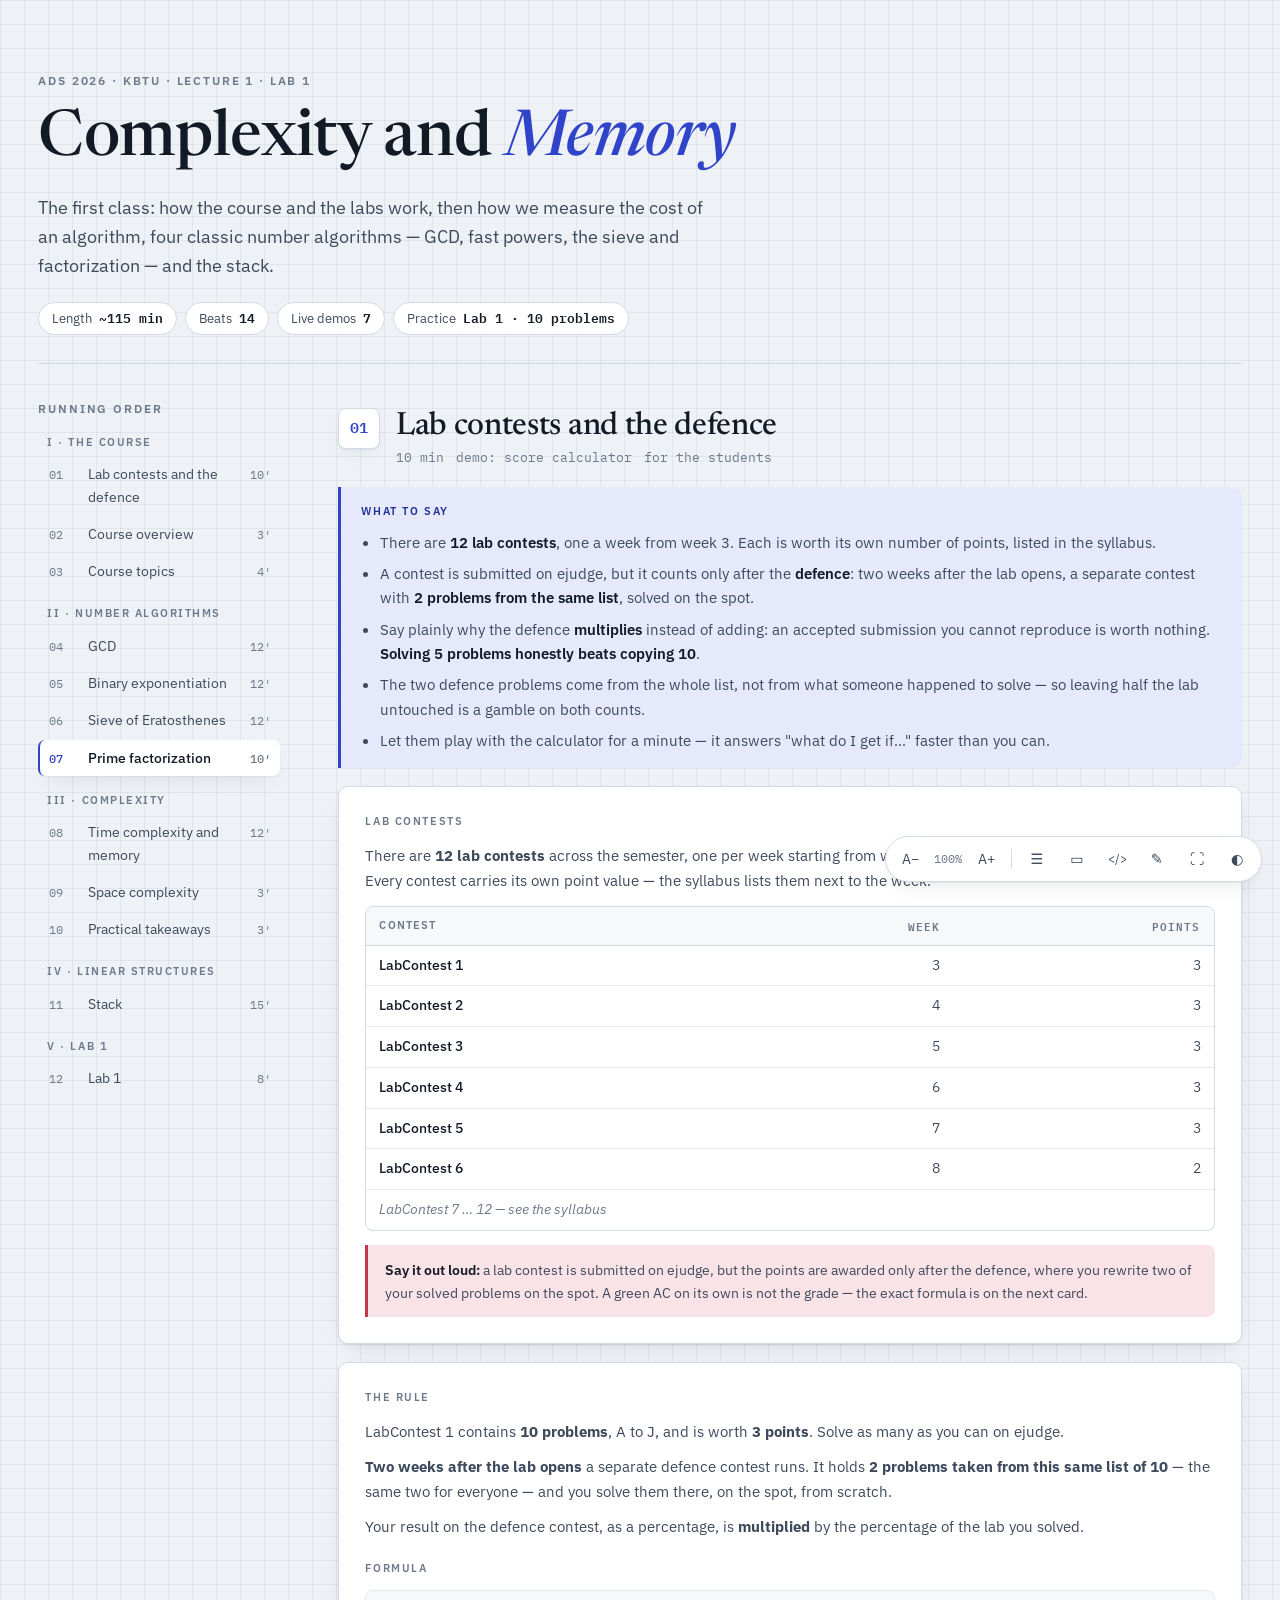
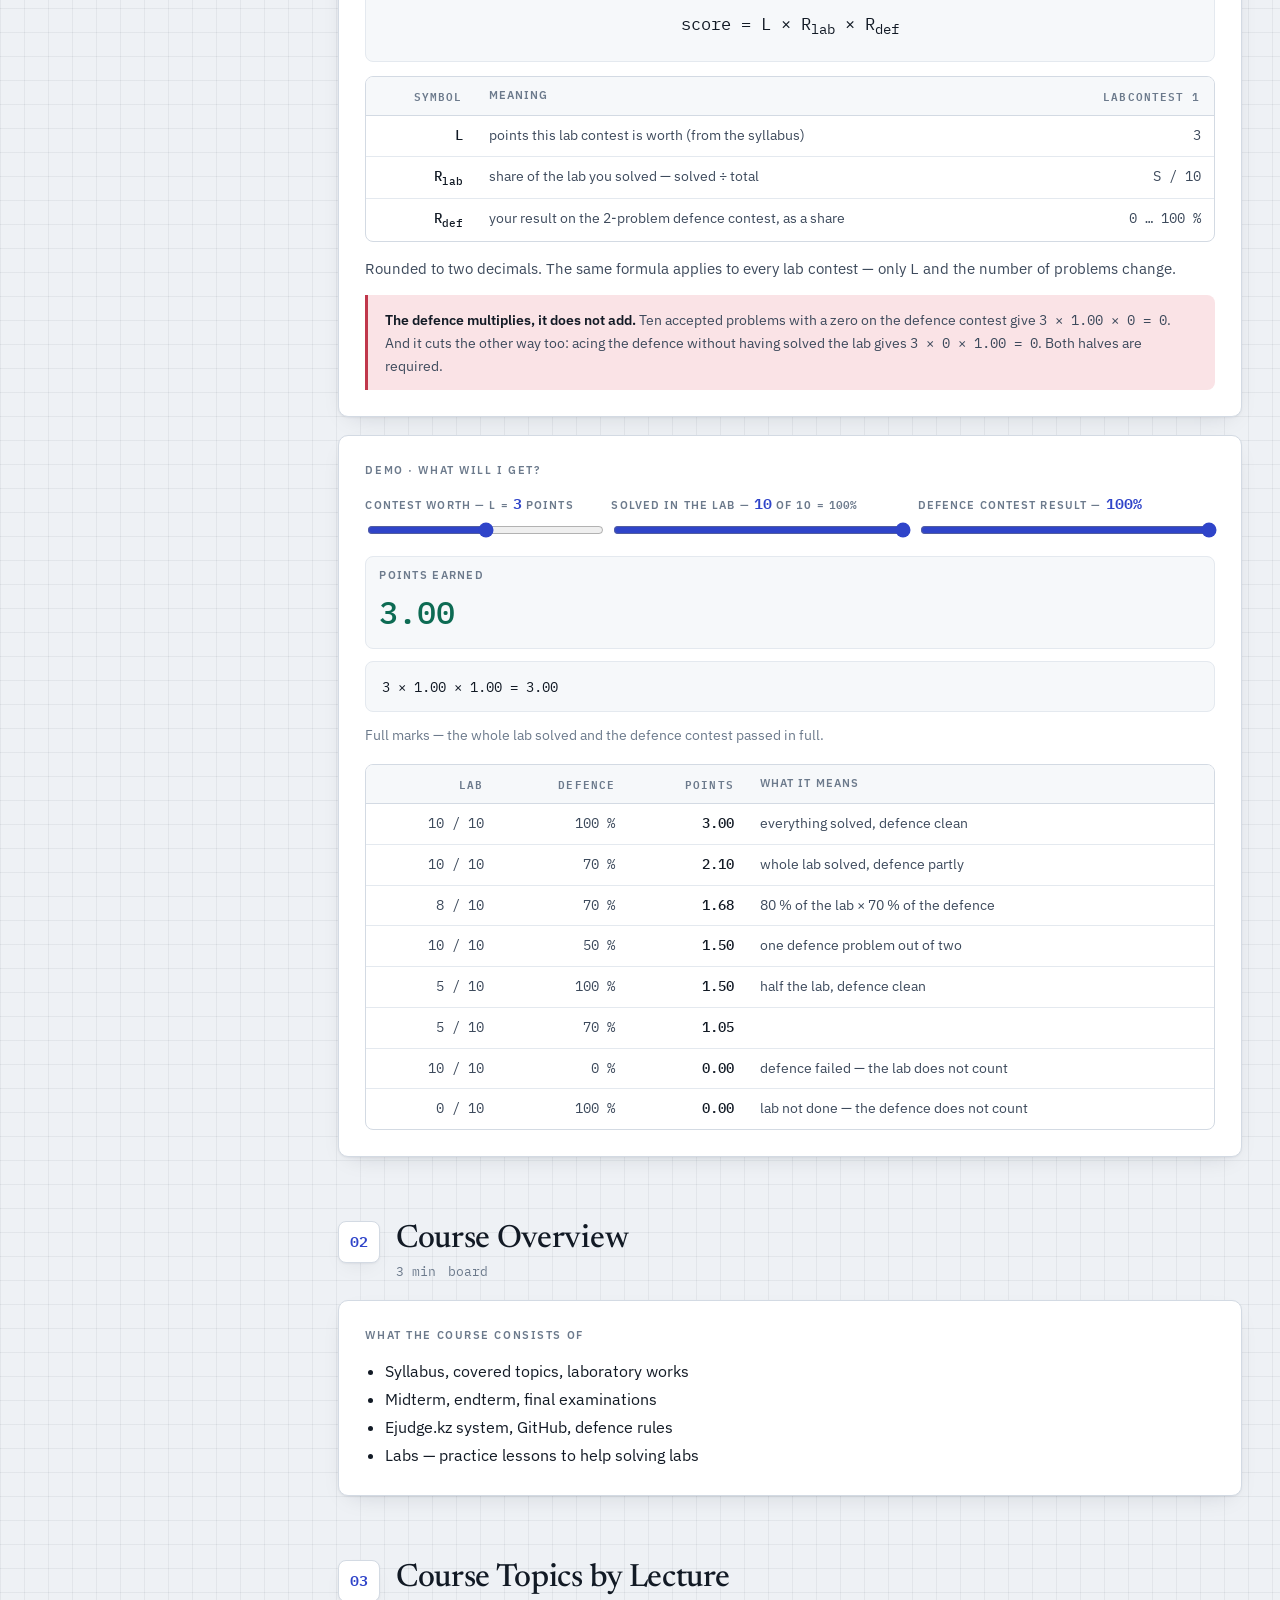
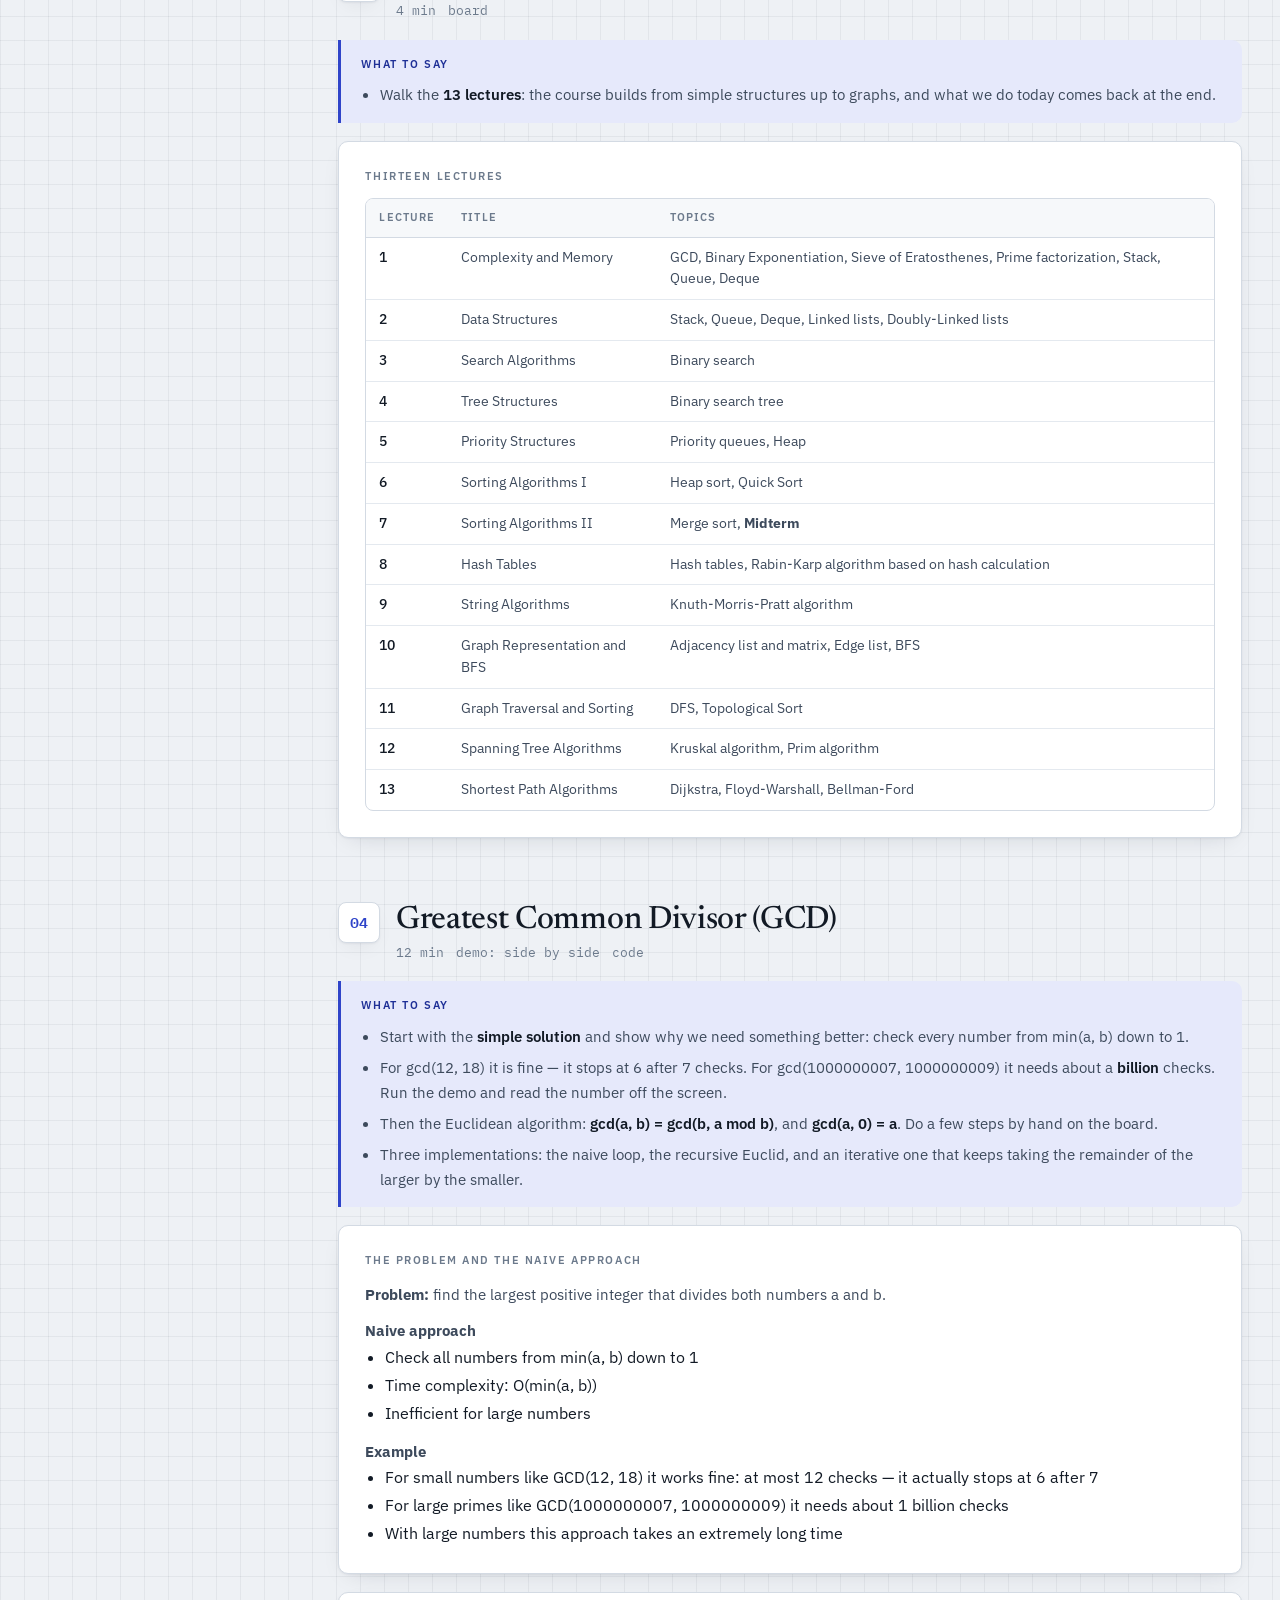
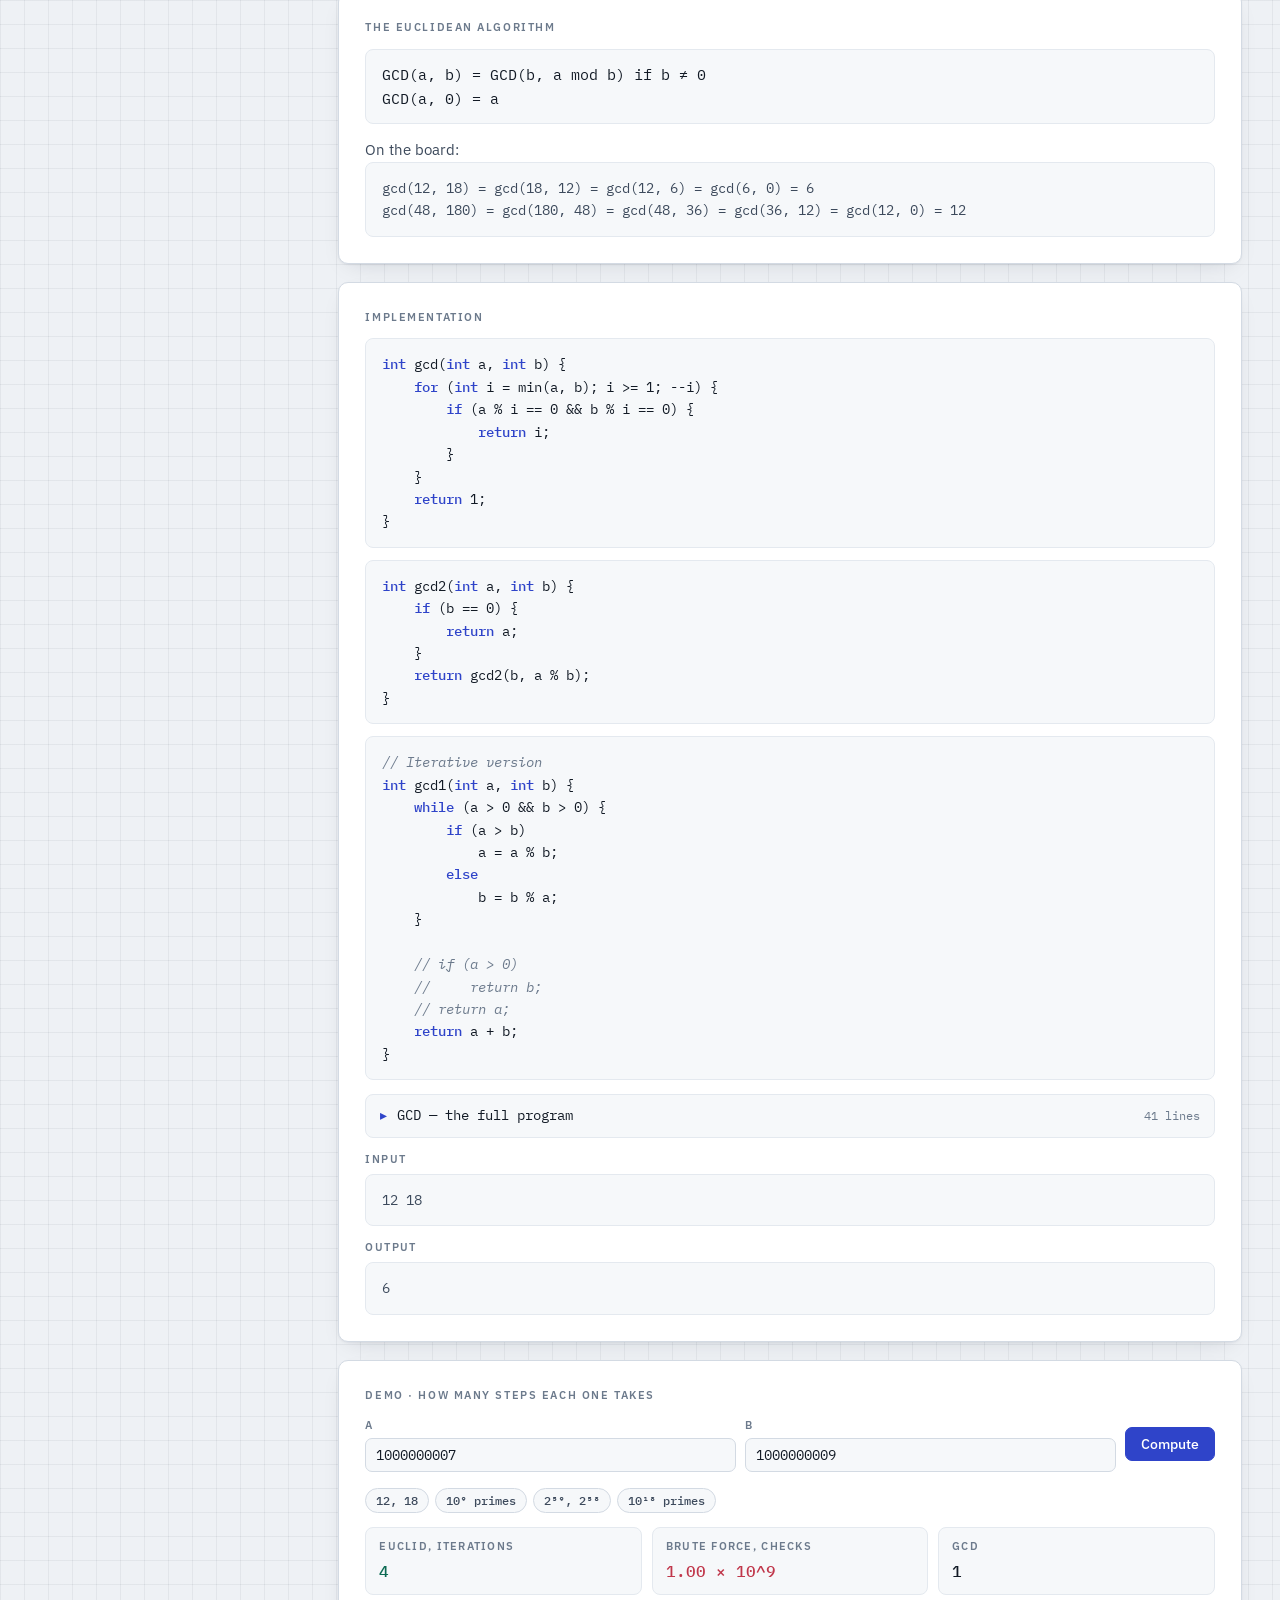
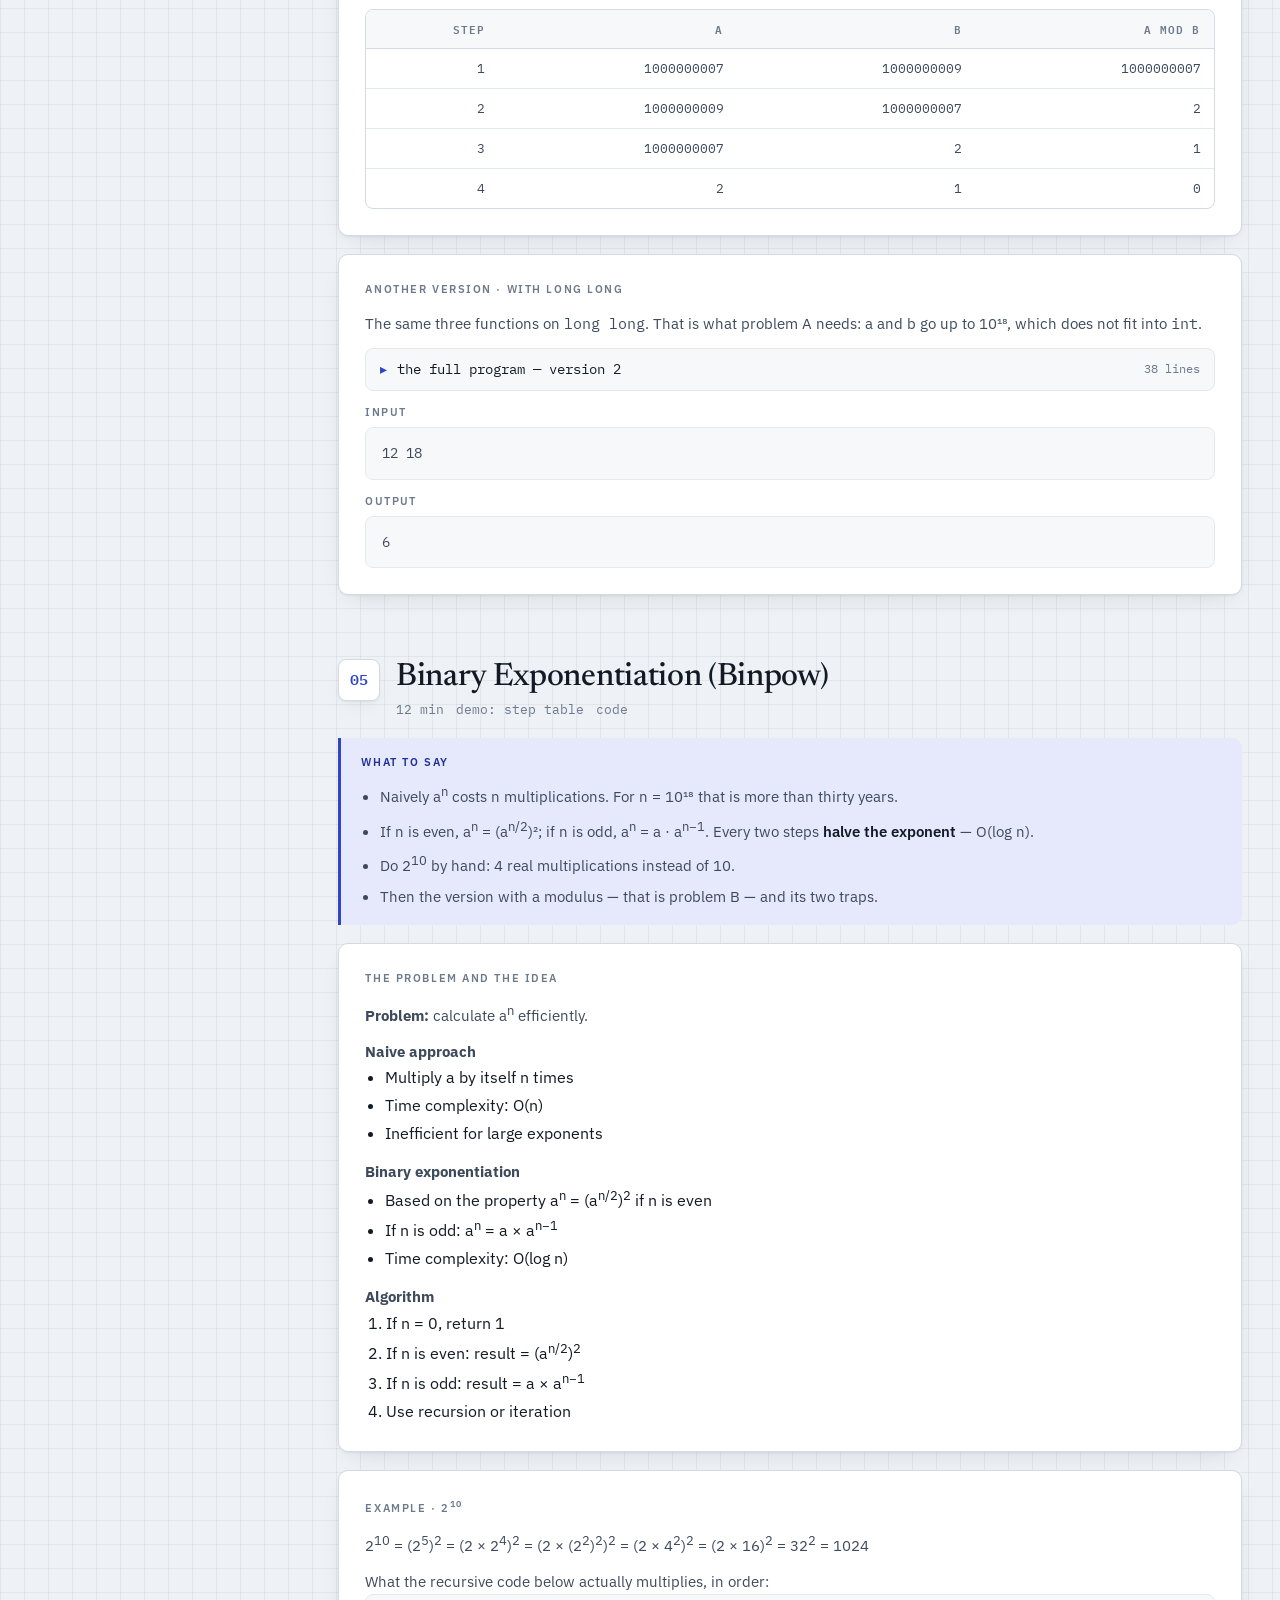
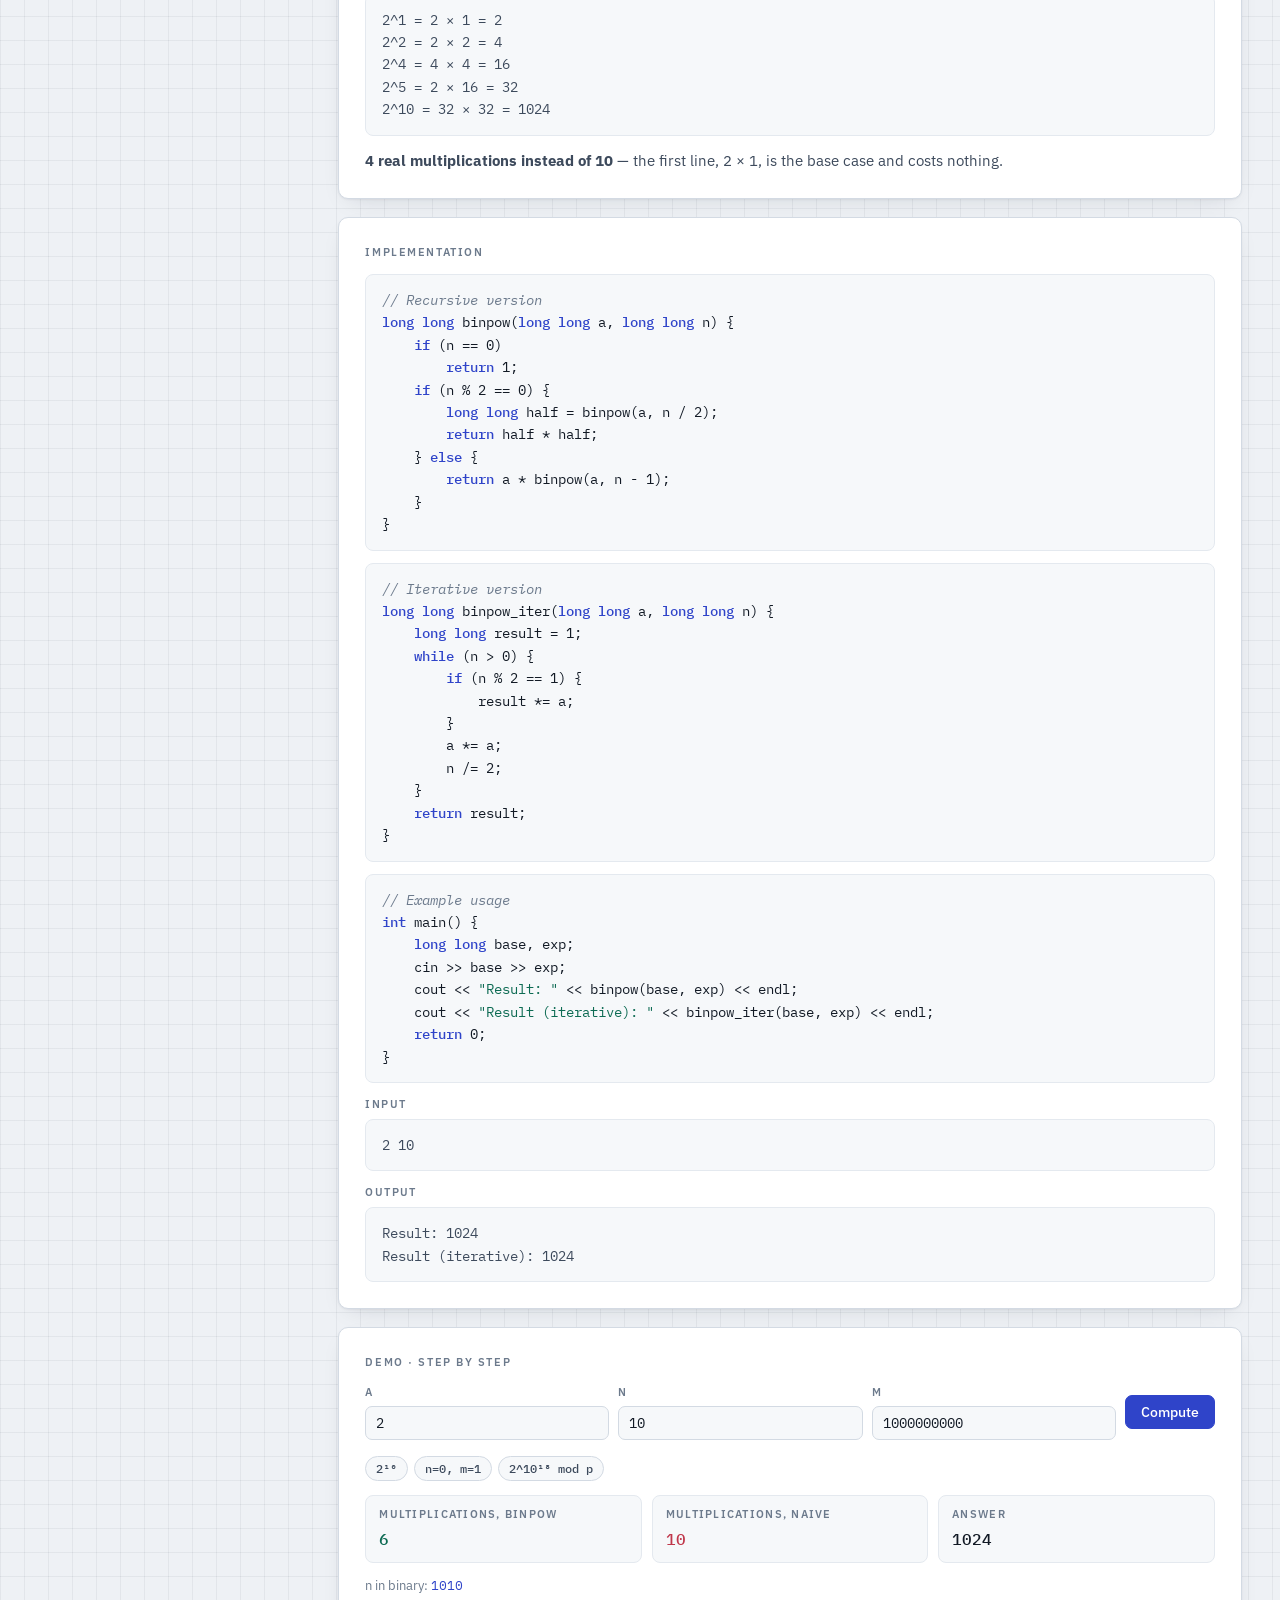
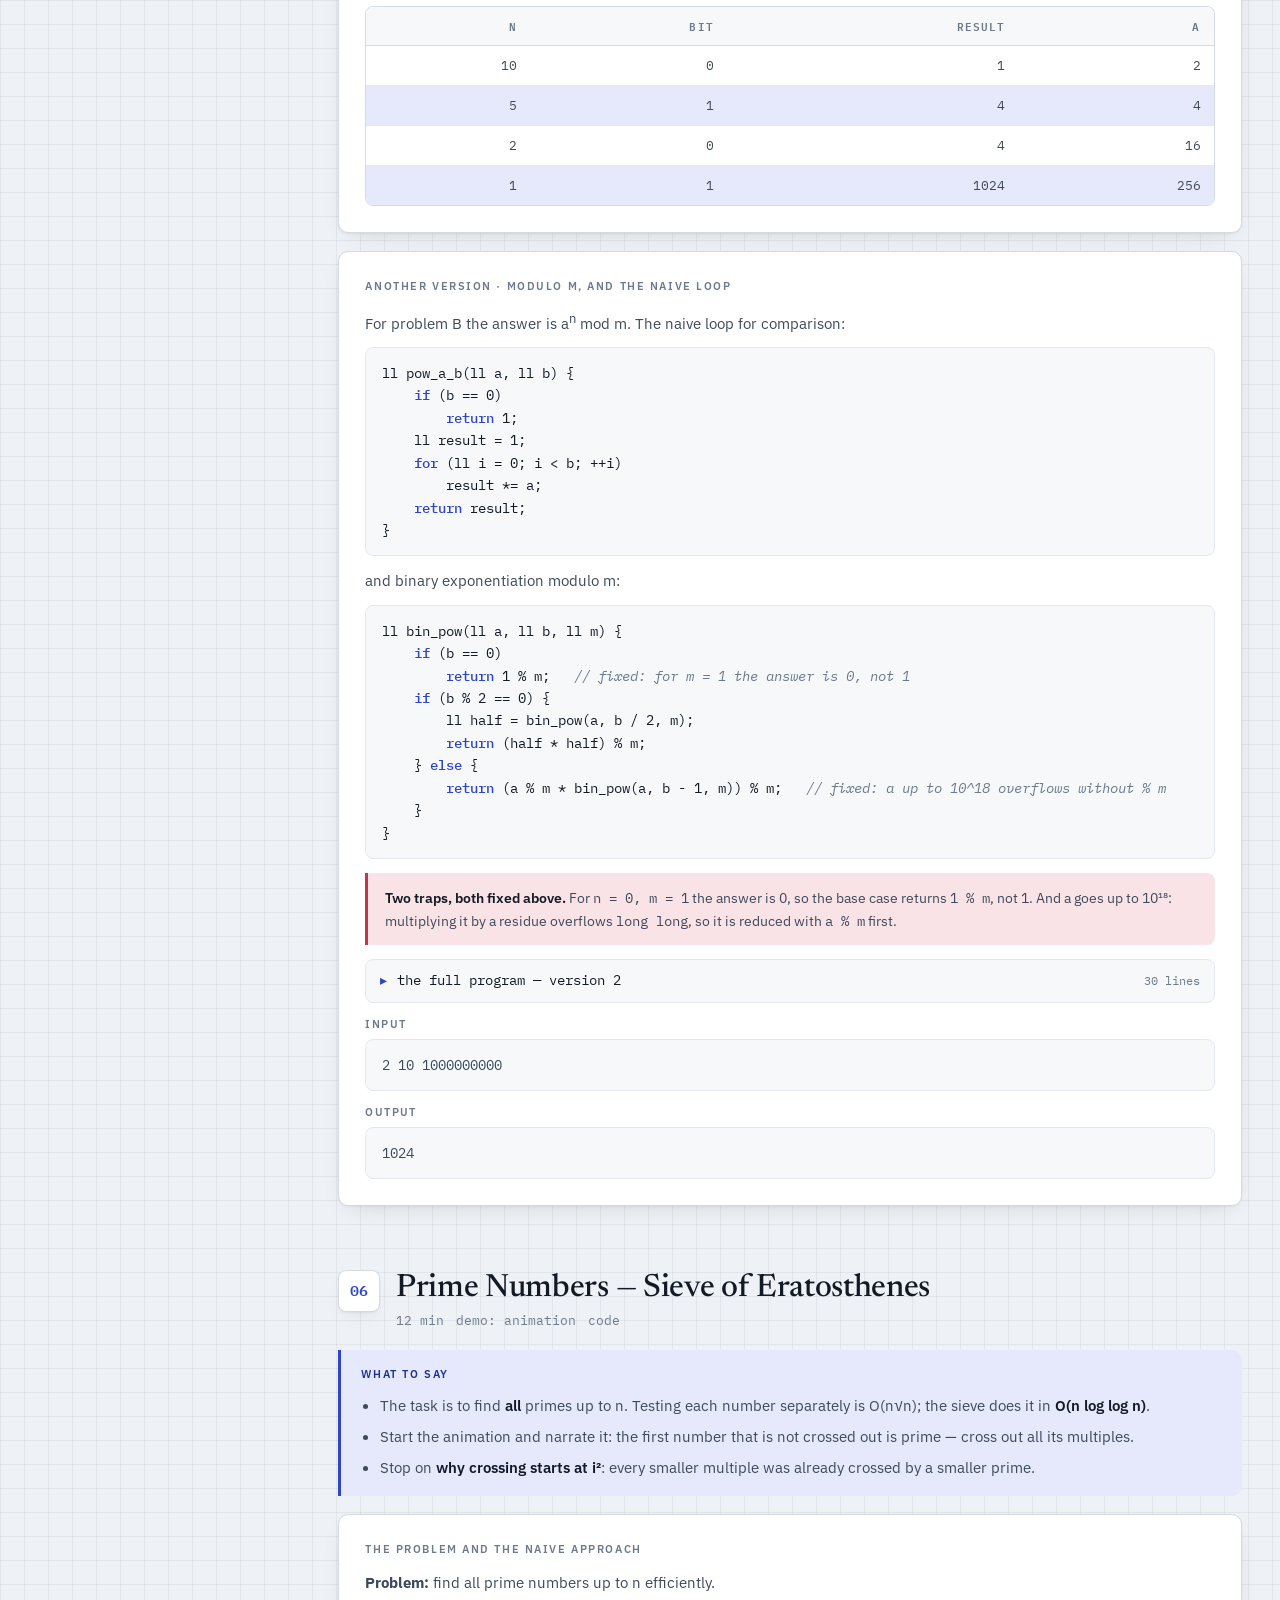
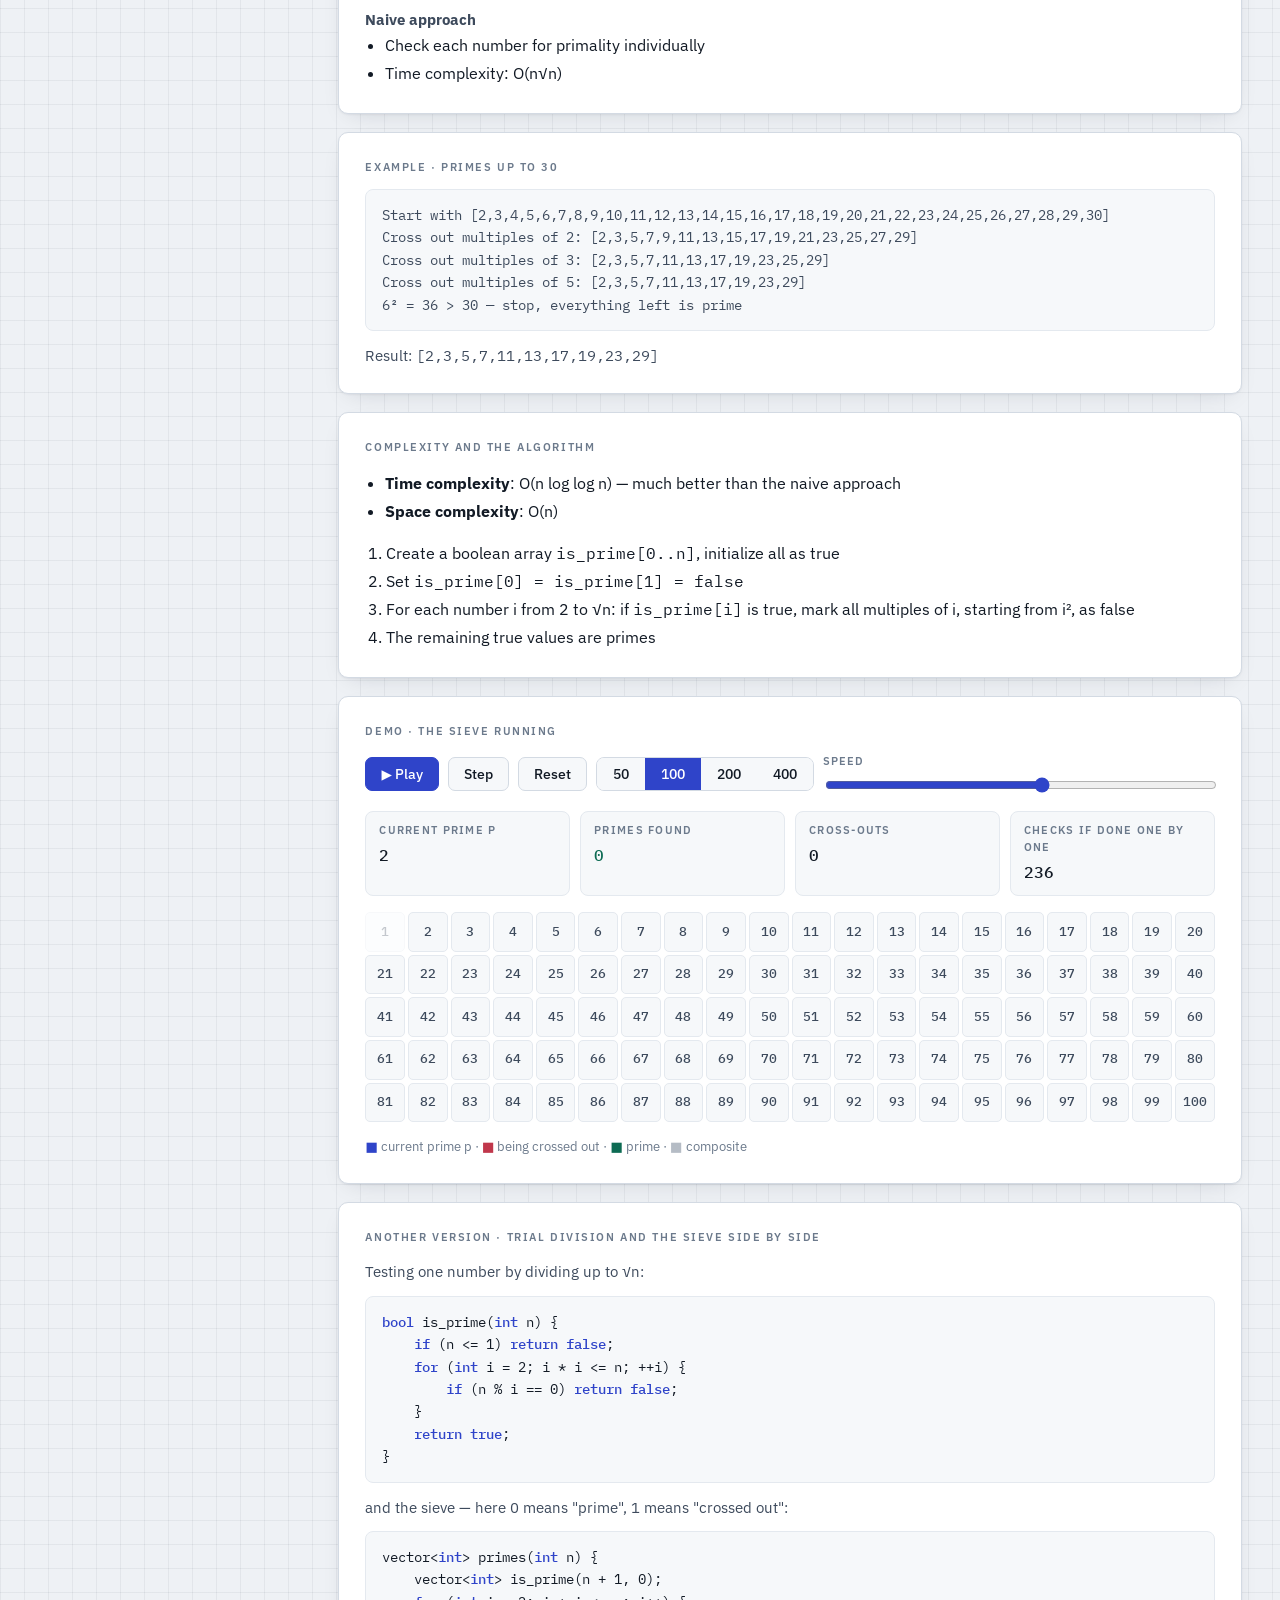
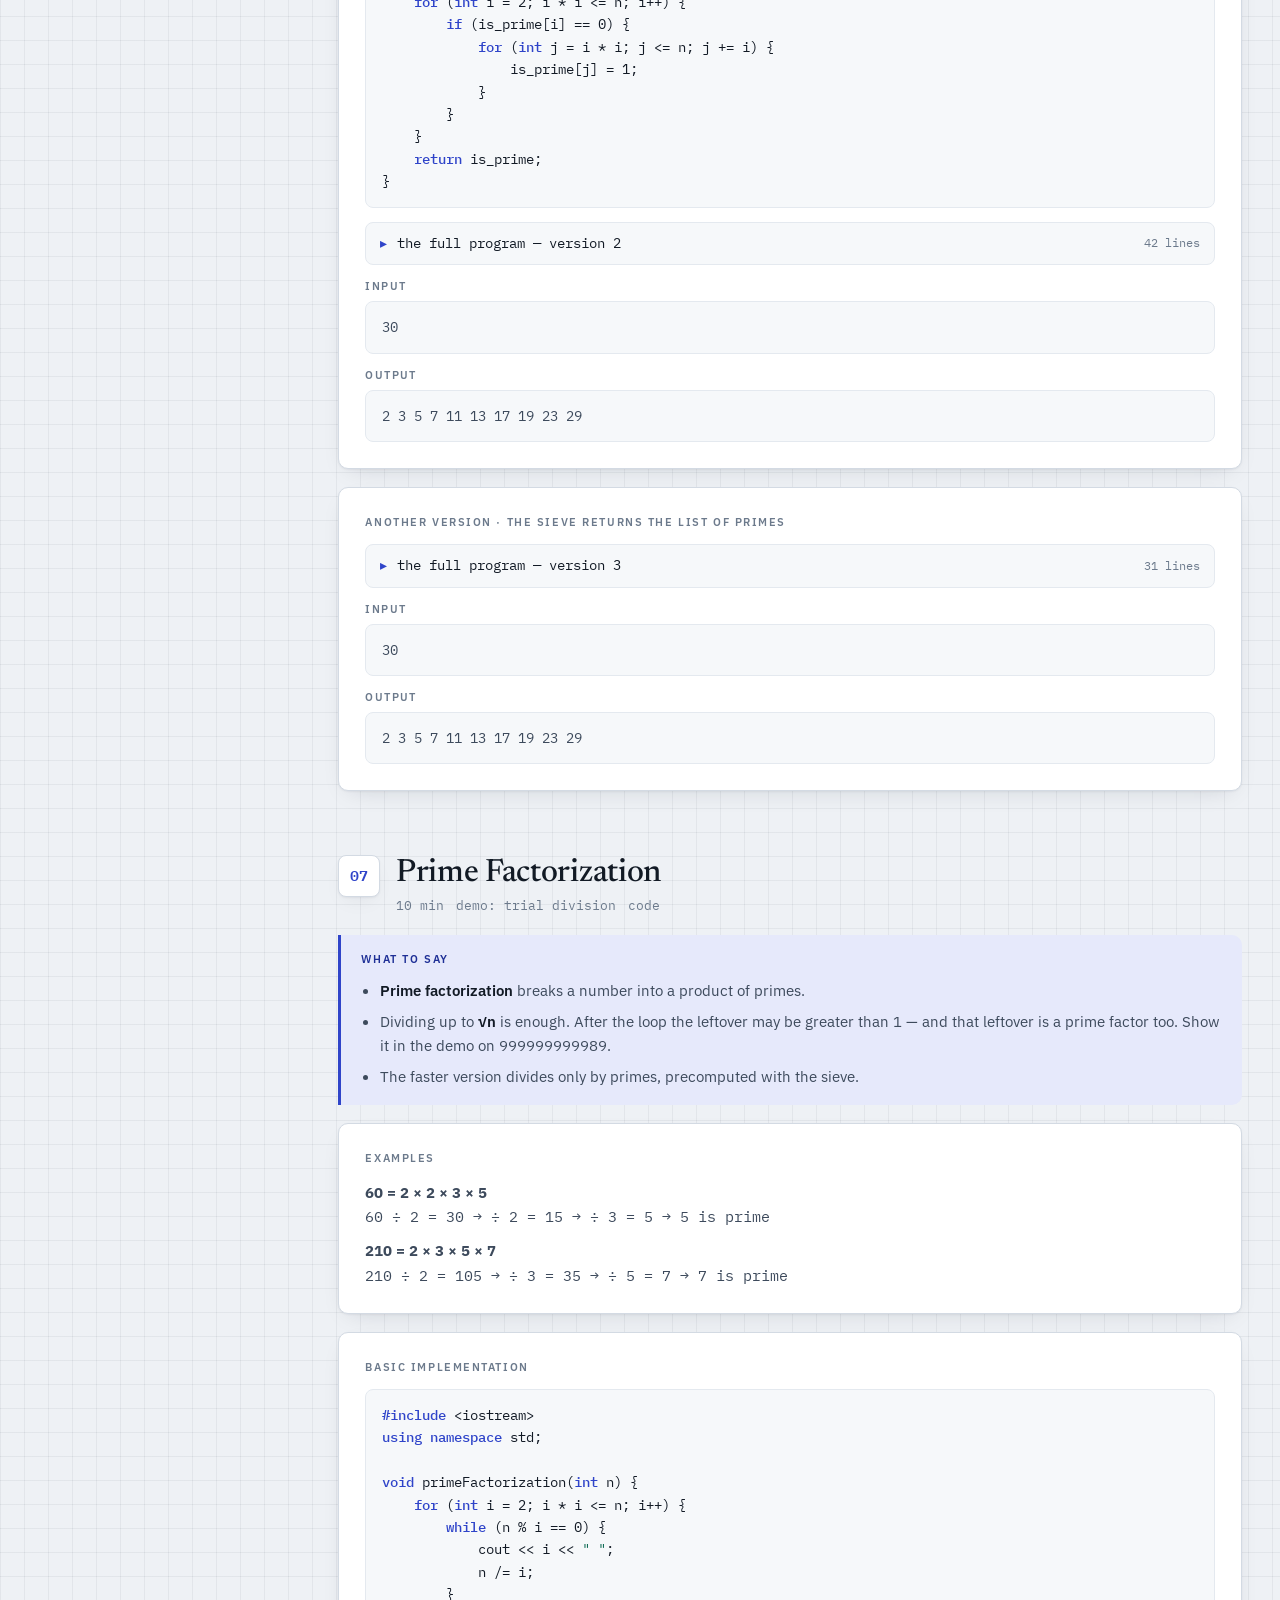
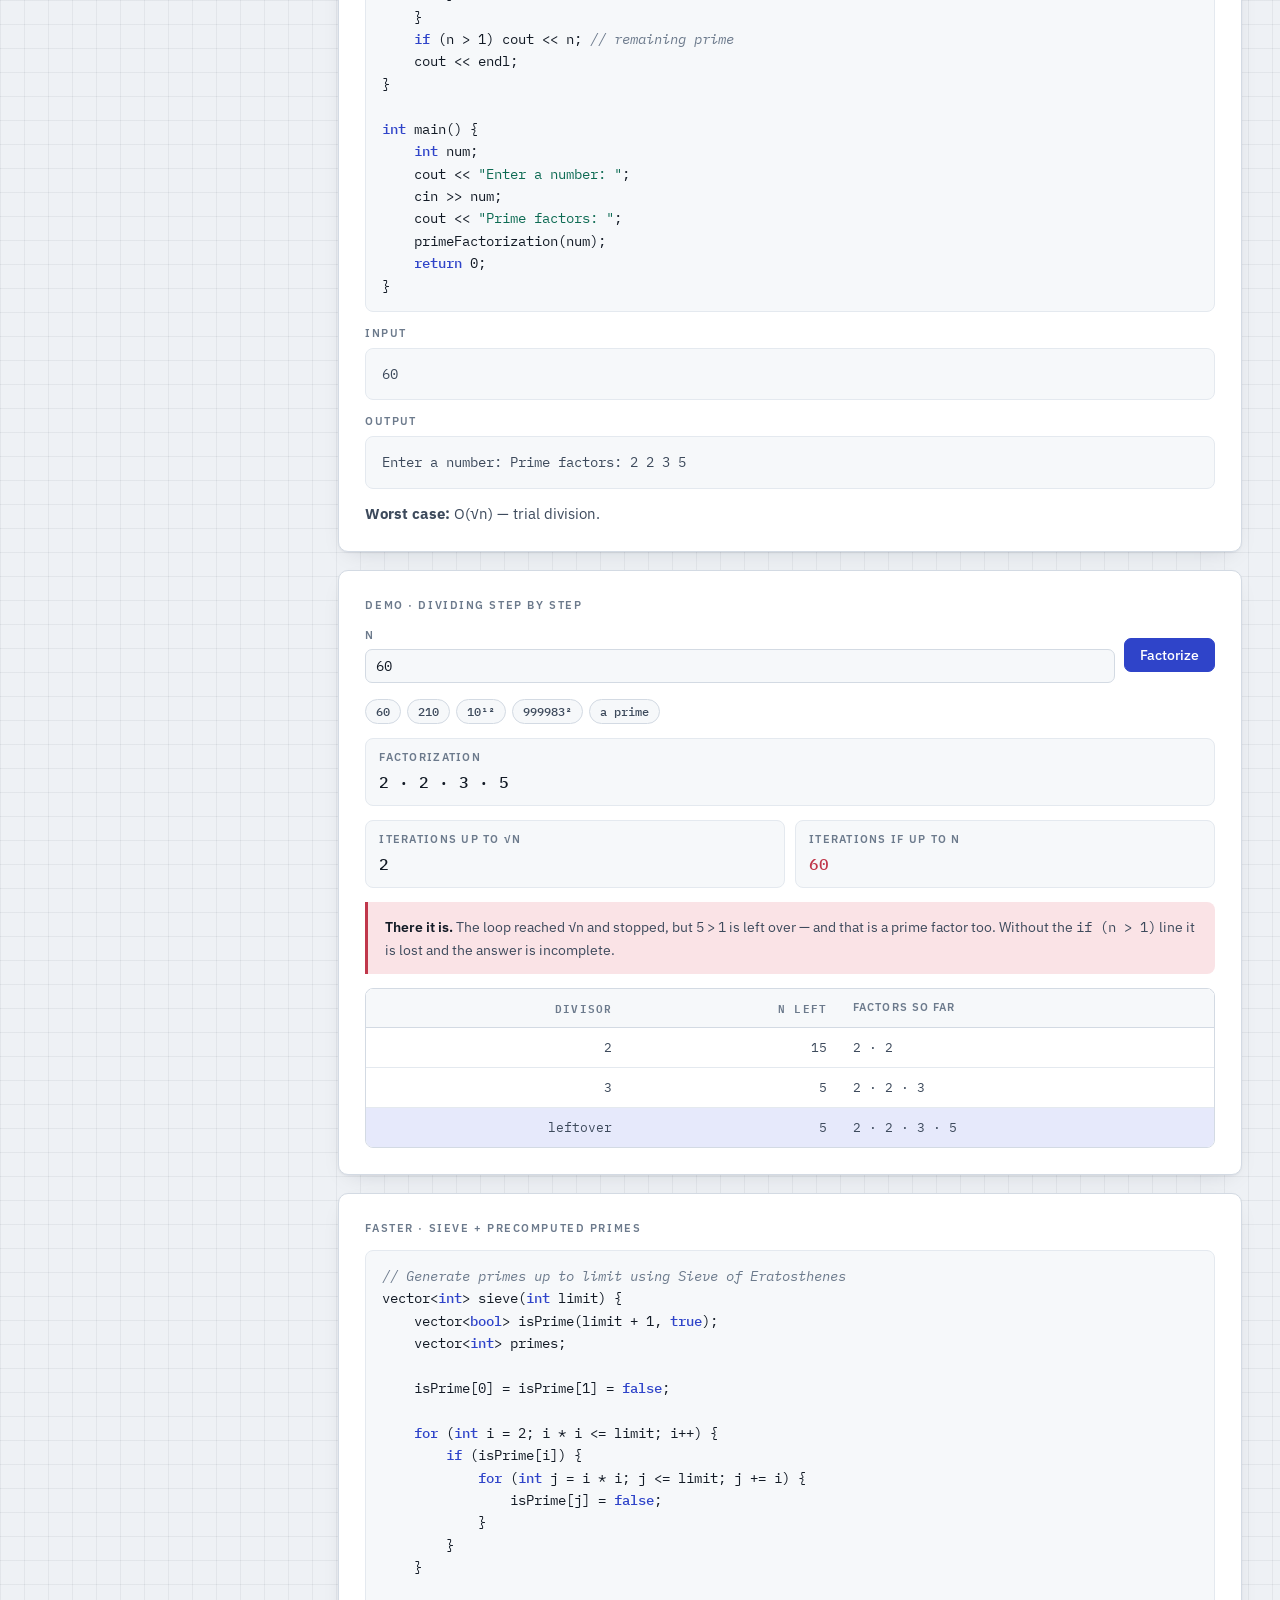
==== commit 9ccc51a7: "lab01-03: follow the lecture notes section by section - lab01 is now generated (content/lab01.py), a" ====
--- a/lab01.html
+++ b/lab01.html
@@ -1,318 +1,78 @@
-<!doctype html><html><head><meta charset=utf8><meta name=viewport content="width=device-width,initial-scale=1"><style>:root{color-scheme:light}body{margin:0;padding:0;font:14px -apple-system,BlinkMacSystemFont,sans-serif;background:#faf9f5;color:#141413}img{max-width:100%}</style></head><body>
+<!doctype html>
+<html lang="en"><head>
+<meta charset="utf-8">
+<meta name="viewport" content="width=device-width,initial-scale=1">
 <title>Complexity and Memory</title>
 <link rel="preconnect" href="https://fonts.googleapis.com">
 <link rel="preconnect" href="https://fonts.gstatic.com" crossorigin>
 <link rel="stylesheet" href="https://fonts.googleapis.com/css2?family=IBM+Plex+Mono:wght@400;500;600&family=IBM+Plex+Sans:wght@400;500;600&family=Newsreader:ital,opsz,wght@0,6..72,400;0,6..72,500;0,6..72,600;1,6..72,400&display=swap">
-
-<style>
-/* ---------- tokens: light is the base, both dark states re-map only tokens ---------- */
-:root{
-  --paper:#eef1f5;
-  --surface:#ffffff;
-  --surface-2:#f6f8fa;
-  --line:#d3dae3;
-  --line-soft:#e4e9ef;
-  --ink:#121a25;
-  --ink-2:#3d4a5c;
-  --ink-3:#6c7a8c;
-  --accent:#2f44c9;
-  --accent-soft:#e6e9fb;
-  --accent-ink:#1e2f96;
-  --prime:#0d6b53;
-  --prime-soft:#dcefe8;
-  --mark:#c0374b;
-  --mark-soft:#fae3e6;
-  --grid:rgba(18,26,37,.055);
-  --shadow:0 1px 2px rgba(16,24,40,.05), 0 8px 24px -12px rgba(16,24,40,.18);
-  --radius:10px;
-}
-@media (prefers-color-scheme: dark){
-  :root:not([data-theme="light"]){
-    --paper:#0d121a;
-    --surface:#141b25;
-    --surface-2:#1a2230;
-    --line:#2a3545;
-    --line-soft:#212b39;
-    --ink:#e7ecf3;
-    --ink-2:#b3bfd0;
-    --ink-3:#8091a5;
-    --accent:#8b99ff;
-    --accent-soft:#1e2540;
-    --accent-ink:#aeb8ff;
-    --prime:#42c9a3;
-    --prime-soft:#12302a;
-    --mark:#ff8095;
-    --mark-soft:#33191f;
-    --grid:rgba(231,236,243,.05);
-    --shadow:0 1px 2px rgba(0,0,0,.4), 0 10px 30px -14px rgba(0,0,0,.7);
-  }
-}
-:root[data-theme="dark"]{
-  --paper:#0d121a;
-  --surface:#141b25;
-  --surface-2:#1a2230;
-  --line:#2a3545;
-  --line-soft:#212b39;
-  --ink:#e7ecf3;
-  --ink-2:#b3bfd0;
-  --ink-3:#8091a5;
-  --accent:#8b99ff;
-  --accent-soft:#1e2540;
-  --accent-ink:#aeb8ff;
-  --prime:#42c9a3;
-  --prime-soft:#12302a;
-  --mark:#ff8095;
-  --mark-soft:#33191f;
-  --grid:rgba(231,236,243,.05);
-  --shadow:0 1px 2px rgba(0,0,0,.4), 0 10px 30px -14px rgba(0,0,0,.7);
-}
-
-*,*::before,*::after{box-sizing:border-box}
-body{
-  margin:0;
-  background:var(--paper);
-  background-image:linear-gradient(var(--grid) 1px,transparent 1px),linear-gradient(90deg,var(--grid) 1px,transparent 1px);
-  background-size:24px 24px;
-  color:var(--ink);
-  font-family:"IBM Plex Sans",ui-sans-serif,system-ui,-apple-system,"Segoe UI",sans-serif;
-  font-size:16px;
-  line-height:1.6;
-  -webkit-font-smoothing:antialiased;
-}
-h1,h2,h3,h4{font-family:Newsreader,ui-serif,Georgia,"Times New Roman",serif;font-weight:500;text-wrap:balance;margin:0;letter-spacing:-.01em}
-p{margin:0}
-code,kbd,pre,.mono,.num{font-family:"IBM Plex Mono",ui-monospace,SFMono-Regular,Menlo,monospace;font-variant-numeric:tabular-nums}
-a{color:var(--accent);text-underline-offset:3px}
-:focus-visible{outline:2.5px solid var(--accent);outline-offset:2px;border-radius:4px}
-@media (prefers-reduced-motion: reduce){*{animation-duration:.01ms !important;transition-duration:.01ms !important}}
-
-/* ---------- shell ---------- */
-.wrap{max-width:1320px;margin:0 auto;padding:0 clamp(16px,3vw,40px) 96px}
-.masthead{padding:clamp(36px,6vw,72px) 0 28px;border-bottom:1px solid var(--line)}
-.eyebrow{font-size:.72rem;letter-spacing:.16em;text-transform:uppercase;color:var(--ink-3);font-weight:600}
-.masthead h1{font-size:clamp(2.3rem,6vw,4rem);line-height:1.02;margin:.28em 0 .3em}
-.masthead h1 em{font-style:italic;color:var(--accent)}
-.dek{font-size:clamp(1rem,1.6vw,1.13rem);color:var(--ink-2);max-width:62ch}
-.facts{display:flex;flex-wrap:wrap;gap:8px;margin-top:22px}
-.fact{display:inline-flex;align-items:baseline;gap:7px;border:1px solid var(--line);background:var(--surface);border-radius:999px;padding:5px 13px;font-size:.82rem;color:var(--ink-2)}
-.fact b{font-weight:600;color:var(--ink);font-family:"IBM Plex Mono",monospace}
-
-.cols{display:grid;grid-template-columns:1fr;gap:40px;margin-top:36px}
-@media(min-width:1060px){.cols{grid-template-columns:15.5rem minmax(0,1fr);gap:52px;align-items:start}}
-
-/* ---------- agenda rail ---------- */
-.rail{position:relative}
-@media(min-width:1060px){.rail{position:sticky;top:24px;max-height:calc(100vh - 48px);overflow-y:auto;padding-right:6px}}
-.rail-h{font-size:.72rem;letter-spacing:.16em;text-transform:uppercase;color:var(--ink-3);font-weight:600;margin-bottom:12px}
-.rail ol{list-style:none;margin:0;padding:0;display:flex;flex-direction:column;gap:1px}
-.rail a{display:grid;grid-template-columns:1.9rem 1fr auto;gap:8px;align-items:baseline;padding:7px 9px;border-radius:7px;text-decoration:none;color:var(--ink-2);font-size:.87rem;border-left:2px solid transparent;transition:background .15s,color .15s}
-.rail a:hover{background:var(--surface);color:var(--ink)}
-.rail a.on{background:var(--surface);color:var(--ink);border-left-color:var(--accent);font-weight:500;box-shadow:var(--shadow)}
-.rail .n{font-family:"IBM Plex Mono",monospace;font-size:.76rem;color:var(--ink-3)}
-.rail a.on .n{color:var(--accent)}
-.rail .t{font-size:.72rem;color:var(--ink-3);font-family:"IBM Plex Mono",monospace}
-.rail .part{font-size:.68rem;letter-spacing:.14em;text-transform:uppercase;color:var(--ink-3);font-weight:600;margin:16px 0 5px;padding-left:9px}
-.rail .part:first-of-type{margin-top:0}
-
-/* ---------- beats ---------- */
-.beat{scroll-margin-top:22px;padding-top:8px;margin-bottom:56px}
-.beat-head{display:flex;gap:16px;align-items:flex-start;margin-bottom:18px}
-.beat-n{flex:none;width:2.6rem;height:2.6rem;border-radius:8px;display:grid;place-items:center;background:var(--surface);border:1px solid var(--line);font-family:"IBM Plex Mono",monospace;font-size:.95rem;font-weight:600;color:var(--accent);box-shadow:var(--shadow)}
-.beat-head h2{font-size:clamp(1.5rem,3vw,2rem);line-height:1.15}
-.beat-head .sub{font-size:.84rem;color:var(--ink-3);margin-top:3px;display:flex;gap:12px;flex-wrap:wrap;font-family:"IBM Plex Mono",monospace}
-
-.card{background:var(--surface);border:1px solid var(--line);border-radius:var(--radius);box-shadow:var(--shadow)}
-.pad{padding:clamp(16px,2.4vw,26px)}
-.stack{display:flex;flex-direction:column;gap:18px}
-.two{display:grid;grid-template-columns:1fr;gap:18px}
-@media(min-width:820px){.two{grid-template-columns:1fr 1fr}}
-
-.say{border-left:3px solid var(--accent);background:var(--accent-soft);border-radius:0 var(--radius) var(--radius) 0;padding:16px 20px}
-.say h4{font-family:"IBM Plex Sans",sans-serif;font-size:.7rem;letter-spacing:.14em;text-transform:uppercase;color:var(--accent-ink);font-weight:600;margin-bottom:9px}
-.say ul{margin:0;padding-left:19px;display:flex;flex-direction:column;gap:7px;color:var(--ink-2);font-size:.95rem}
-.say strong{color:var(--ink);font-weight:600}
-
-.board h4,.demo h4{font-family:"IBM Plex Sans",sans-serif;font-size:.7rem;letter-spacing:.14em;text-transform:uppercase;color:var(--ink-3);font-weight:600;margin-bottom:12px}
-.board p+p{margin-top:11px}
-.board p{color:var(--ink-2);font-size:.95rem}
-
-pre{margin:0;overflow-x:auto;background:var(--surface-2);border:1px solid var(--line-soft);border-radius:8px;padding:14px 16px;font-size:.85rem;line-height:1.65;color:var(--ink)}
-pre .c{color:var(--ink-3);font-style:italic}
-pre .k{color:var(--accent);font-weight:500}
-pre .s{color:var(--prime)}
-.formula{background:var(--surface-2);border:1px solid var(--line-soft);border-radius:8px;padding:13px 16px;font-family:"IBM Plex Mono",monospace;font-size:.93rem;color:var(--ink);overflow-x:auto}
-.trap{border-left:3px solid var(--mark);background:var(--mark-soft);border-radius:0 8px 8px 0;padding:13px 17px;font-size:.9rem;color:var(--ink-2)}
-.trap b{color:var(--ink);font-weight:600}
-
-table{width:100%;border-collapse:collapse;font-size:.88rem}
-.tw{overflow-x:auto;border:1px solid var(--line);border-radius:8px}
-.tw table{font-size:.85rem}
-th{text-align:left;font-weight:600;font-size:.7rem;letter-spacing:.1em;text-transform:uppercase;color:var(--ink-3);padding:10px 13px;border-bottom:1px solid var(--line);background:var(--surface-2);white-space:nowrap}
-td{padding:9px 13px;border-bottom:1px solid var(--line-soft);color:var(--ink-2);vertical-align:top}
-tr:last-child td{border-bottom:none}
-td.n,th.n{font-family:"IBM Plex Mono",monospace;font-variant-numeric:tabular-nums;text-align:right;white-space:nowrap}
-td.k{color:var(--ink);font-weight:500}
-
-/* ---------- controls ---------- */
-.ctl{display:flex;flex-wrap:wrap;gap:9px;align-items:center;margin-bottom:16px}
-button{font-family:inherit;font-size:.85rem;font-weight:500;padding:7px 15px;border-radius:7px;border:1px solid var(--line);background:var(--surface-2);color:var(--ink);cursor:pointer;transition:background .13s,border-color .13s,transform .06s}
-button:hover:not(:disabled){border-color:var(--accent);color:var(--accent)}
-button:active:not(:disabled){transform:translateY(1px)}
-button:disabled{opacity:.42;cursor:not-allowed}
-button.pri{background:var(--accent);border-color:var(--accent);color:#fff}
-button.pri:hover:not(:disabled){filter:brightness(1.08);border-color:var(--accent);color:#fff}
-:root[data-theme="dark"] button.pri{color:#0d121a}
-:root[data-theme="dark"] button.pri:hover:not(:disabled){color:#0d121a}
-@media (prefers-color-scheme: dark){
-  :root:not([data-theme="light"]) button.pri{color:#0d121a}
-  :root:not([data-theme="light"]) button.pri:hover:not(:disabled){color:#0d121a}
-}
-input[type=text],input[type=number],select{font-family:"IBM Plex Mono",monospace;font-size:.85rem;padding:7px 10px;border-radius:7px;border:1px solid var(--line);background:var(--surface-2);color:var(--ink);min-width:0}
-input[type=range]{accent-color:var(--accent);width:100%}
-label.f{display:inline-flex;flex-direction:column;gap:4px;font-size:.7rem;letter-spacing:.1em;text-transform:uppercase;color:var(--ink-3);font-weight:600}
-.chips{display:flex;flex-wrap:wrap;gap:6px}
-.chip{font-size:.76rem;padding:4px 10px;border-radius:999px;border:1px solid var(--line);background:var(--surface-2);color:var(--ink-2);cursor:pointer;font-family:"IBM Plex Mono",monospace}
-.chip:hover{border-color:var(--accent);color:var(--accent)}
-.seg{display:inline-flex;border:1px solid var(--line);border-radius:8px;overflow:hidden}
-.seg button{border:none;border-radius:0;background:var(--surface-2);padding:7px 16px}
-.seg button.on{background:var(--accent);color:#fff}
-:root[data-theme="dark"] .seg button.on{color:#0d121a}
-@media (prefers-color-scheme: dark){:root:not([data-theme="light"]) .seg button.on{color:#0d121a}}
-
-.readout{display:flex;flex-wrap:wrap;gap:10px;margin-top:14px}
-.stat{flex:1 1 130px;background:var(--surface-2);border:1px solid var(--line-soft);border-radius:8px;padding:10px 13px}
-.stat .lab{font-size:.66rem;letter-spacing:.12em;text-transform:uppercase;color:var(--ink-3);font-weight:600}
-.stat .val{font-family:"IBM Plex Mono",monospace;font-size:1.02rem;font-weight:500;color:var(--ink);margin-top:3px;word-break:break-all}
-.stat.good .val{color:var(--prime)}
-.stat.bad .val{color:var(--mark)}
-
-/* ---------- sieve ---------- */
-.sieve{display:grid;gap:3px;grid-template-columns:repeat(auto-fill,minmax(var(--cell,38px),1fr))}
-.cell{aspect-ratio:1;display:grid;place-items:center;border-radius:5px;font-family:"IBM Plex Mono",monospace;font-size:calc(var(--cell,38px)*.34);font-weight:500;background:var(--surface-2);border:1px solid var(--line-soft);color:var(--ink-2);transition:background .18s,color .18s,border-color .18s,transform .18s}
-.cell.prime{background:var(--prime-soft);border-color:var(--prime);color:var(--prime);font-weight:600}
-.cell.comp{background:transparent;border-color:transparent;color:var(--ink-3);opacity:.42;text-decoration:line-through}
-.cell.one{opacity:.3}
-.cell.p{background:var(--accent);border-color:var(--accent);color:#fff;transform:scale(1.1);z-index:1}
-:root[data-theme="dark"] .cell.p{color:#0d121a}
-@media (prefers-color-scheme: dark){:root:not([data-theme="light"]) .cell.p{color:#0d121a}}
-.cell.hit{background:var(--mark-soft);border-color:var(--mark);color:var(--mark);transform:scale(1.08)}
-
-/* ---------- linear structures ---------- */
-.track{display:flex;gap:6px;align-items:center;min-height:74px;padding:12px;background:var(--surface-2);border:1px solid var(--line-soft);border-radius:8px;overflow-x:auto}
-.box{flex:none;min-width:52px;height:50px;display:grid;place-items:center;border-radius:7px;background:var(--accent-soft);border:1.5px solid var(--accent);color:var(--accent-ink);font-family:"IBM Plex Mono",monospace;font-weight:600;font-size:1rem;animation:pop .22s ease-out}
-@keyframes pop{from{transform:scale(.7);opacity:0}to{transform:scale(1);opacity:1}}
-.endcap{flex:none;font-size:.62rem;letter-spacing:.1em;text-transform:uppercase;color:var(--ink-3);font-weight:600;writing-mode:vertical-rl;transform:rotate(180deg)}
-.empty{color:var(--ink-3);font-size:.87rem;font-style:italic;padding-left:6px}
-.log{margin-top:12px;font-family:"IBM Plex Mono",monospace;font-size:.78rem;color:var(--ink-3);min-height:1.4em}
-
-/* ---------- misc ---------- */
-.steps{max-height:290px;overflow:auto;border:1px solid var(--line);border-radius:8px}
-.steps table{font-size:.82rem}
-.steps th{position:sticky;top:0;z-index:1}
-.steps tr.cur td{background:var(--accent-soft)}
-.map-row{display:grid;grid-template-columns:2.2rem 1fr;gap:12px;align-items:baseline;padding:11px 0;border-bottom:1px solid var(--line-soft)}
-.map-row:last-child{border-bottom:none}
-.map-idx{font-family:"IBM Plex Mono",monospace;font-weight:600;color:var(--accent);font-size:.95rem}
-.map-name{font-weight:500;color:var(--ink)}
-.map-why{font-size:.85rem;color:var(--ink-3)}
-.pill{display:inline-block;font-size:.68rem;letter-spacing:.08em;text-transform:uppercase;font-weight:600;padding:2px 8px;border-radius:999px;background:var(--surface-2);border:1px solid var(--line);color:var(--ink-3);margin-left:7px}
-.pill.new{background:var(--prime-soft);border-color:var(--prime);color:var(--prime)}
-footer{margin-top:64px;padding-top:24px;border-top:1px solid var(--line);color:var(--ink-3);font-size:.83rem;display:flex;flex-wrap:wrap;gap:14px;justify-content:space-between}
-.theme-btn{position:fixed;right:18px;bottom:18px;z-index:20;width:42px;height:42px;border-radius:999px;display:grid;place-items:center;background:var(--surface);border:1px solid var(--line);box-shadow:var(--shadow);font-size:1rem;padding:0}
-</style>
-
+<link rel="stylesheet" href="assets/notes.css?v=202609281805">
+<link rel="stylesheet" href="assets/present.css?v=202609281805">
+<link rel="stylesheet" href="assets/cpp.css?v=202609281805">
+</head><body>
 <div class="wrap">
 
 <header class="masthead">
-  <div class="eyebrow">ADS 2026 · KBTU · Lecture 1</div>
+  <div class="eyebrow">ADS 2026 · KBTU · Lecture 1 · Lab 1</div>
   <h1>Complexity and <em>Memory</em></h1>
-  <p class="dek">A running order for the first class: course logistics, how we measure cost, four number-theory algorithms, and the linear data structures. The beats are in the order you should teach them — each one carries what to say, what to put on the board, and a live demo to project.</p>
-  <div class="facts">
-    <span class="fact">Length <b>~115 min</b></span>
-    <span class="fact">Beats <b>11</b></span>
-    <span class="fact">Live demos <b>7</b></span>
-    <span class="fact">Practice <b>Lab 1 · 10 problems</b></span>
-  </div>
+  <p class="dek">The first class: how the course and the labs work, then how we measure the cost of an algorithm, four classic number algorithms — GCD, fast powers, the sieve and factorization — and the stack.</p>
+  <div class="facts"><span class="fact">Length <b>~115 min</b></span><span class="fact">Beats <b>14</b></span><span class="fact">Live demos <b>7</b></span><span class="fact">Practice <b>Lab 1 · 10 problems</b></span></div>
 </header>
 
 <div class="cols">
 
 <nav class="rail" aria-label="Running order">
   <div class="rail-h">Running order</div>
-  <div class="part">I · Logistics</div>
+  <div class="part">I · The course</div>
   <ol>
-    <li><a href="#b1"><span class="n">01</span><span>Course and rules</span><span class="t">15′</span></a></li>
+    <li><a href="#b1"><span class="n">01</span><span>Lab contests and the defence</span><span class="t">10′</span></a></li>
+    <li><a href="#b2"><span class="n">02</span><span>Course overview</span><span class="t">3′</span></a></li>
+    <li><a href="#b3"><span class="n">03</span><span>Course topics</span><span class="t">4′</span></a></li>
   </ol>
-  <div class="part">II · Cost</div>
+  <div class="part">II · Number algorithms</div>
   <ol>
-    <li><a href="#b2"><span class="n">02</span><span>Why complexity matters</span><span class="t">12′</span></a></li>
-    <li><a href="#b3"><span class="n">03</span><span>Big-O and memory</span><span class="t">13′</span></a></li>
-  </ol>
-  <div class="part">III · Numbers</div>
-  <ol>
-    <li><a href="#b4"><span class="n">04</span><span>GCD and Euclid</span><span class="t">12′</span></a></li>
+    <li><a href="#b4"><span class="n">04</span><span>GCD</span><span class="t">12′</span></a></li>
     <li><a href="#b5"><span class="n">05</span><span>Binary exponentiation</span><span class="t">12′</span></a></li>
-    <li><a href="#b6"><span class="n">06</span><span>Sieve of Eratosthenes</span><span class="t">14′</span></a></li>
+    <li><a href="#b6"><span class="n">06</span><span>Sieve of Eratosthenes</span><span class="t">12′</span></a></li>
     <li><a href="#b7"><span class="n">07</span><span>Prime factorization</span><span class="t">10′</span></a></li>
   </ol>
-  <div class="part">IV · Structures</div>
+  <div class="part">III · Complexity</div>
   <ol>
-    <li><a href="#b8"><span class="n">08</span><span>Stack · Queue · Deque</span><span class="t">20′</span></a></li>
+    <li><a href="#b8"><span class="n">08</span><span>Time complexity and memory</span><span class="t">12′</span></a></li>
+    <li><a href="#b9"><span class="n">09</span><span>Space complexity</span><span class="t">3′</span></a></li>
+    <li><a href="#b10"><span class="n">10</span><span>Practical takeaways</span><span class="t">3′</span></a></li>
   </ol>
-  <div class="part">V · Practice</div>
+  <div class="part">IV · Linear structures</div>
   <ol>
-    <li><a href="#b9"><span class="n">09</span><span>Lab 1 walkthrough</span><span class="t">10′</span></a></li>
-    <li><a href="#b10"><span class="n">10</span><span>Defence and scoring</span><span class="t">5′</span></a></li>
-    <li><a href="#b11"><span class="n">11</span><span>What comes next</span><span class="t">2′</span></a></li>
+    <li><a href="#b11"><span class="n">11</span><span>Stack</span><span class="t">15′</span></a></li>
+  </ol>
+  <div class="part">V · Lab 1</div>
+  <ol>
+    <li><a href="#b12"><span class="n">12</span><span>Lab 1</span><span class="t">8′</span></a></li>
   </ol>
 </nav>
 
 <main>
-
-<!-- ============ 1 ============ -->
 <section class="beat" id="b1">
   <div class="beat-head">
     <div class="beat-n">01</div>
     <div>
-      <h2>Course, rules, grading</h2>
-      <div class="sub"><span>15 min</span><span>no demo</span></div>
+      <h2>Lab contests and the defence</h2>
+      <div class="sub"><span>10 min</span> <span>demo: score calculator</span> <span>for the students</span></div>
     </div>
   </div>
   <div class="stack">
     <div class="say">
       <h4>What to say</h4>
       <ul>
-        <li>Walk the <strong>13 lectures</strong>. Show that the course builds from simple structures up to graphs, and that what we do today comes back in week 13.</li>
-        <li>Explain the format: the lecture gives the idea, the <strong>labs are the practice</strong>, and a lab only counts once it is defended.</li>
-        <li>Spell out the ejudge.kz login: <code>ADS25_[STUDENT_ID]</code>, password is the <code>STUDENT_ID</code> itself. Ask everyone to log in today.</li>
-        <li>Grading: <strong>12 labs × 1 point</strong> and <strong>4 quizzes × 12 points</strong> in weeks 4, 8, 12 and 16. One quiz will run as a contest.</li>
+        <li>There are <strong>12 lab contests</strong>, one a week from week 3. Each is worth its own number of points, listed in the syllabus.</li>
+        <li>A contest is submitted on ejudge, but it counts only after the <strong>defence</strong>: two weeks after the lab opens, a separate contest with <strong>2 problems from the same list</strong>, solved on the spot.</li>
+        <li>Say plainly why the defence <strong>multiplies</strong> instead of adding: an accepted submission you cannot reproduce is worth nothing. <strong>Solving 5 problems honestly beats copying 10</strong>.</li>
+        <li>The two defence problems come from the whole list, not from what someone happened to solve — so leaving half the lab untouched is a gamble on both counts.</li>
+        <li>Let them play with the calculator for a minute — it answers "what do I get if…" faster than you can.</li>
       </ul>
     </div>
-    <div class="two">
-      <div class="card pad board">
-        <h4>Course topics</h4>
-        <div class="tw">
-          <table>
-            <thead><tr><th class="n">#</th><th>Topic</th></tr></thead>
-            <tbody>
-              <tr><td class="n">1</td><td class="k">Complexity and Memory · GCD, binpow, sieve, factorization, stack, queue, deque</td></tr>
-              <tr><td class="n">2</td><td>Data structures · linked lists, doubly-linked lists</td></tr>
-              <tr><td class="n">3</td><td>Search · binary search</td></tr>
-              <tr><td class="n">4</td><td>Trees · binary search tree</td></tr>
-              <tr><td class="n">5</td><td>Priority queues, heap</td></tr>
-              <tr><td class="n">6</td><td>Sorting I · heap sort, quick sort</td></tr>
-              <tr><td class="n">7</td><td>Sorting II · merge sort · <b>Midterm</b></td></tr>
-              <tr><td class="n">8</td><td>Hash tables · Rabin–Karp</td></tr>
-              <tr><td class="n">9</td><td>Strings · Knuth–Morris–Pratt</td></tr>
-              <tr><td class="n">10</td><td>Graphs · representation, BFS</td></tr>
-              <tr><td class="n">11</td><td>DFS, topological sort</td></tr>
-              <tr><td class="n">12</td><td>Spanning trees · Kruskal, Prim</td></tr>
-              <tr><td class="n">13</td><td>Shortest paths · Dijkstra, Floyd–Warshall, Bellman–Ford</td></tr>
-            </tbody>
-          </table>
-        </div>
-      </div>
-      <div class="card pad board">
+    <div class="card pad board">
         <h4>Lab contests</h4>
         <p>There are <strong>12 lab contests</strong> across the semester, one per week starting from week 3, plus a <strong>TSIS</strong> assignment each week. Every contest carries its own point value — the syllabus lists them next to the week.</p>
         <div class="tw" style="margin-top:14px">
@@ -329,134 +89,191 @@
             </tbody>
           </table>
         </div>
-        <div class="trap" style="margin-top:14px"><b>Say it out loud:</b> a lab contest is submitted on ejudge, but the points are awarded only after the defence, where you rewrite two of your solved problems on the spot. A green AC on its own is not the grade — the exact formula is in beat 10.</div>
+        <div class="trap" style="margin-top:14px"><b>Say it out loud:</b> a lab contest is submitted on ejudge, but the points are awarded only after the defence, where you rewrite two of your solved problems on the spot. A green AC on its own is not the grade — the exact formula is on the next card.</div>
+      </div>
+    <div class="card pad board">
+      <h4>The rule</h4>
+      <p>LabContest 1 contains <strong>10 problems</strong>, A to J, and is worth <strong>3 points</strong>. Solve as many as you can on ejudge.</p>
+      <p><strong>Two weeks after the lab opens</strong> a separate defence contest runs. It holds <strong>2 problems taken from this same list of 10</strong> — the same two for everyone — and you solve them there, on the spot, from scratch.</p>
+      <p>Your result on the defence contest, as a percentage, is <strong>multiplied</strong> by the percentage of the lab you solved.</p>
+
+      <h4 style="margin-top:22px">Formula</h4>
+      <div class="formula" style="font-size:1.05rem;text-align:center;padding:20px 16px">
+        score = L × R<sub>lab</sub> × R<sub>def</sub>
+      </div>
+      <div class="tw" style="margin-top:14px">
+        <table>
+          <thead><tr><th class="n">Symbol</th><th>Meaning</th><th class="n">LabContest 1</th></tr></thead>
+          <tbody>
+            <tr><td class="n k">L</td><td>points this lab contest is worth (from the syllabus)</td><td class="n">3</td></tr>
+            <tr><td class="n k">R<sub>lab</sub></td><td>share of the lab you solved — solved ÷ total</td><td class="n">S / 10</td></tr>
+            <tr><td class="n k">R<sub>def</sub></td><td>your result on the 2-problem defence contest, as a share</td><td class="n">0 … 100 %</td></tr>
+          </tbody>
+        </table>
+      </div>
+      <p style="margin-top:14px">Rounded to two decimals. The same formula applies to every lab contest — only <code>L</code> and the number of problems change.</p>
+      <div class="trap" style="margin-top:14px"><b>The defence multiplies, it does not add.</b> Ten accepted problems with a zero on the defence contest give <code>3 × 1.00 × 0 = 0</code>. And it cuts the other way too: acing the defence without having solved the lab gives <code>3 × 0 × 1.00 = 0</code>. Both halves are required.</div>
+    </div>
+    <div class="card pad demo">
+      <h4>Demo · what will I get?</h4>
+      <div class="ctl" style="align-items:stretch">
+        <label class="f" style="flex:1 1 180px">
+          <span>Contest worth — L = <span id="lv" class="mono" style="color:var(--accent);font-size:.95rem;text-transform:none;letter-spacing:0">3</span> points</span>
+          <input type="range" id="lsl" min="1" max="5" value="3" step="1">
+        </label>
+        <label class="f" style="flex:1 1 240px">
+          <span>Solved in the lab — <span id="sv" class="mono" style="color:var(--accent);font-size:.95rem;text-transform:none;letter-spacing:0">10</span> of 10 = <span id="rlv" class="mono" style="text-transform:none;letter-spacing:0">100%</span></span>
+          <input type="range" id="ssl" min="0" max="10" value="10" step="1">
+        </label>
+        <label class="f" style="flex:1 1 240px">
+          <span>Defence contest result — <span id="dv" class="mono" style="color:var(--accent);font-size:.95rem;text-transform:none;letter-spacing:0">100%</span></span>
+          <input type="range" id="dsl" min="0" max="100" value="100" step="5">
+        </label>
+      </div>
+      <div class="readout">
+        <div class="stat good" style="flex:1 1 100%"><div class="lab">Points earned</div><div class="val" id="scoreval" style="font-size:2rem">3.00</div></div>
+      </div>
+      <div class="formula" id="scoreexpr" style="margin-top:12px;font-size:.9rem">3 × 1.00 × 1.00 = 3.00</div>
+      <p id="scorenote" style="margin-top:12px;font-size:.86rem;color:var(--ink-3)">Full marks — the whole lab solved and the defence contest passed in full.</p>
+      <div class="tw" style="margin-top:18px">
+        <table>
+          <thead><tr><th class="n">Lab</th><th class="n">Defence</th><th class="n">Points</th><th>What it means</th></tr></thead>
+          <tbody>
+            <tr><td class="n">10 / 10</td><td class="n">100 %</td><td class="n k">3.00</td><td>everything solved, defence clean</td></tr>
+            <tr><td class="n">10 / 10</td><td class="n">70 %</td><td class="n k">2.10</td><td>whole lab solved, defence partly</td></tr>
+            <tr><td class="n">8 / 10</td><td class="n">70 %</td><td class="n k">1.68</td><td>80 % of the lab × 70 % of the defence</td></tr>
+            <tr><td class="n">10 / 10</td><td class="n">50 %</td><td class="n k">1.50</td><td>one defence problem out of two</td></tr>
+            <tr><td class="n">5 / 10</td><td class="n">100 %</td><td class="n k">1.50</td><td>half the lab, defence clean</td></tr>
+            <tr><td class="n">5 / 10</td><td class="n">70 %</td><td class="n k">1.05</td><td></td></tr>
+            <tr><td class="n">10 / 10</td><td class="n">0 %</td><td class="n k">0.00</td><td>defence failed — the lab does not count</td></tr>
+            <tr><td class="n">0 / 10</td><td class="n">100 %</td><td class="n k">0.00</td><td>lab not done — the defence does not count</td></tr>
+          </tbody>
+        </table>
       </div>
     </div>
   </div>
 </section>
 
-<!-- ============ 2 ============ -->
 <section class="beat" id="b2">
   <div class="beat-head">
     <div class="beat-n">02</div>
     <div>
-      <h2>Why complexity matters at all</h2>
-      <div class="sub"><span>12 min</span><span>demo: growth calculator</span></div>
+      <h2>Course Overview</h2>
+      <div class="sub"><span>3 min</span> <span>board</span></div>
+    </div>
+  </div>
+  <div class="stack">
+    <div class="card pad board"><h4>What the course consists of</h4><ul style="margin:0;padding-left:1.2em;line-height:1.75"><li>Syllabus, covered topics, laboratory works</li><li>Midterm, endterm, final examinations</li><li>Ejudge.kz system, GitHub, defence rules</li><li>Labs — practice lessons to help solving labs</li></ul></div>
+  </div>
+</section>
+
+<section class="beat" id="b3">
+  <div class="beat-head">
+    <div class="beat-n">03</div>
+    <div>
+      <h2>Course Topics by Lecture</h2>
+      <div class="sub"><span>4 min</span> <span>board</span></div>
     </div>
   </div>
   <div class="stack">
     <div class="say">
       <h4>What to say</h4>
       <ul>
-        <li>Sorting 10 numbers finishes instantly with a good algorithm and with a terrible one alike. Sorting <strong>10 million</strong> takes hours with the terrible one.</li>
-        <li>So we do not measure seconds — those depend on the machine. We measure <strong>how fast the cost grows</strong> as <code>n</code> grows.</li>
-        <li>Open the demo and <strong>drag the slider</strong>. Let the room watch <code>n²</code> fall out of the time limit, and <code>2ⁿ</code> break entirely.</li>
-        <li>The number to remember for labs: a judge does roughly <strong>10⁸–10⁹ operations per second</strong>. From the <code>n</code> in the statement you can pick the complexity you are allowed before writing a line of code.</li>
+        <li>Walk the <strong>13 lectures</strong>: the course builds from simple structures up to graphs, and what we do today comes back at the end.</li>
       </ul>
     </div>
-    <div class="card pad demo">
-      <h4>Demo · how long an algorithm runs for a given n</h4>
-      <div class="ctl" style="align-items:stretch">
-        <label class="f" style="flex:1 1 340px">
-          <span>Input size n = <span id="gn" class="mono" style="color:var(--accent);font-size:.95rem;text-transform:none;letter-spacing:0">1 000</span></span>
-          <input type="range" id="gslider" min="0" max="36" value="12" step="1">
-        </label>
-      </div>
-      <div class="tw">
-        <table>
-          <thead><tr><th>Complexity</th><th>Example</th><th class="n">Operations</th><th class="n">Time at 10⁹ ops/s</th></tr></thead>
-          <tbody id="gbody"></tbody>
-        </table>
-      </div>
-      <p style="margin-top:12px;font-size:.83rem;color:var(--ink-3)">Green fits inside one second, red does not. This is exactly the estimate to make before choosing an approach.</p>
-    </div>
+    <div class="card pad board"><h4>Thirteen lectures</h4><div class="tw"><table><thead><tr><th>Lecture</th><th>Title</th><th>Topics</th></tr></thead><tbody><tr><td class="k">1</td><td>Complexity and Memory</td><td>GCD, Binary Exponentiation, Sieve of Eratosthenes, Prime factorization, Stack, Queue, Deque</td></tr><tr><td class="k">2</td><td>Data Structures</td><td>Stack, Queue, Deque, Linked lists, Doubly-Linked lists</td></tr><tr><td class="k">3</td><td>Search Algorithms</td><td>Binary search</td></tr><tr><td class="k">4</td><td>Tree Structures</td><td>Binary search tree</td></tr><tr><td class="k">5</td><td>Priority Structures</td><td>Priority queues, Heap</td></tr><tr><td class="k">6</td><td>Sorting Algorithms I</td><td>Heap sort, Quick Sort</td></tr><tr><td class="k">7</td><td>Sorting Algorithms II</td><td>Merge sort, <strong>Midterm</strong></td></tr><tr><td class="k">8</td><td>Hash Tables</td><td>Hash tables, Rabin-Karp algorithm based on hash calculation</td></tr><tr><td class="k">9</td><td>String Algorithms</td><td>Knuth-Morris-Pratt algorithm</td></tr><tr><td class="k">10</td><td>Graph Representation and BFS</td><td>Adjacency list and matrix, Edge list, BFS</td></tr><tr><td class="k">11</td><td>Graph Traversal and Sorting</td><td>DFS, Topological Sort</td></tr><tr><td class="k">12</td><td>Spanning Tree Algorithms</td><td>Kruskal algorithm, Prim algorithm</td></tr><tr><td class="k">13</td><td>Shortest Path Algorithms</td><td>Dijkstra, Floyd-Warshall, Bellman-Ford</td></tr></tbody></table></div></div>
   </div>
 </section>
 
-<!-- ============ 3 ============ -->
-<section class="beat" id="b3">
+<section class="beat" id="b4">
   <div class="beat-head">
-    <div class="beat-n">03</div>
+    <div class="beat-n">04</div>
     <div>
-      <h2>Big-O, and memory separately</h2>
-      <div class="sub"><span>13 min</span><span>board</span></div>
+      <h2>Greatest Common Divisor (GCD)</h2>
+      <div class="sub"><span>12 min</span> <span>demo: side by side</span> <span>code</span></div>
     </div>
   </div>
   <div class="stack">
     <div class="say">
       <h4>What to say</h4>
       <ul>
-        <li>Big-O is an <strong>upper bound on the growth rate</strong> in the worst case.</li>
-        <li>Two things we drop: <strong>constant factors</strong> (2n and 5n are both O(n)) and <strong>lower-order terms</strong> (n² + n → O(n²), because n² dominates for large n).</li>
-        <li>Name the neighbours: <strong>Θ</strong> is a tight bound, <strong>Ω</strong> is a lower bound. Do not go deep, but the students should have heard the words.</li>
-        <li>Memory is counted separately by the same rules: O(1) for counters, O(n) for an array, O(n²) for an adjacency matrix. Remind them the labs allow <strong>256 MB</strong>.</li>
+        <li>Start with the <strong>simple solution</strong> and show why we need something better: check every number from min(a, b) down to 1.</li>
+        <li>For gcd(12, 18) it is fine — it stops at 6 after 7 checks. For gcd(1000000007, 1000000009) it needs about a <strong>billion</strong> checks. Run the demo and read the number off the screen.</li>
+        <li>Then the Euclidean algorithm: <strong>gcd(a, b) = gcd(b, a mod b)</strong>, and <strong>gcd(a, 0) = a</strong>. Do a few steps by hand on the board.</li>
+        <li>Three implementations: the naive loop, the recursive Euclid, and an iterative one that keeps taking the remainder of the larger by the smaller.</li>
       </ul>
     </div>
-    <div class="two">
-      <div class="card pad board">
-        <h4>Table for the board</h4>
-        <div class="tw">
-          <table>
-            <thead><tr><th>O(·)</th><th>Name</th><th>Example</th></tr></thead>
-            <tbody>
-              <tr><td class="k mono">O(1)</td><td>Constant</td><td>array element access</td></tr>
-              <tr><td class="k mono">O(log n)</td><td>Logarithmic</td><td>binary search</td></tr>
-              <tr><td class="k mono">O(n)</td><td>Linear</td><td>one pass over an array</td></tr>
-              <tr><td class="k mono">O(n log n)</td><td>Linearithmic</td><td>merge sort</td></tr>
-              <tr><td class="k mono">O(n²)</td><td>Quadratic</td><td>nested loops</td></tr>
-              <tr><td class="k mono">O(2ⁿ)</td><td>Exponential</td><td>naive Fibonacci</td></tr>
-              <tr><td class="k mono">O(n!)</td><td>Factorial</td><td>brute-force TSP</td></tr>
-            </tbody>
-          </table>
-        </div>
-      </div>
-      <div class="card pad board">
-        <h4>The exponential, live</h4>
-        <pre><span class="k">int</span> fib(<span class="k">int</span> n) {
-    <span class="k">if</span> (n &lt;= 1) <span class="k">return</span> n;
-    <span class="k">return</span> fib(n - 1) + fib(n - 2);
-}</pre>
-        <p style="margin-top:13px">Ask the room: how many times is <code>fib(1)</code> called for <code>n = 40</code>? The answer is on the order of <span class="mono">10⁸</span> — that is the moment to say why O(2ⁿ) is unusable.</p>
-        <div class="trap" style="margin-top:14px"><b>Rules of thumb for the labs:</b> n ≤ 20 → brute force; n ≤ 5·10³ → O(n²); n ≤ 10⁶ → O(n log n); n ≤ 10¹⁸ → only O(log n) or a closed formula.</div>
-      </div>
-    </div>
-  </div>
-</section>
-
-<!-- ============ 4 ============ -->
-<section class="beat" id="b4">
-  <div class="beat-head">
-    <div class="beat-n">04</div>
-    <div>
-      <h2>GCD: brute force against Euclid</h2>
-      <div class="sub"><span>12 min</span><span>demo: side by side</span></div>
-    </div>
-  </div>
-  <div class="stack">
-    <div class="say">
-      <h4>What to say</h4>
-      <ul>
-        <li>Start with the <strong>naive solution</strong> — walk down from <code>min(a,b)</code> to the first common divisor. It is correct, and for <code>gcd(12,18)</code> it finishes in 12 checks.</li>
-        <li>Now take <code>gcd(1000000007, 1000000009)</code> — <strong>a billion checks</strong>. Run the demo and let them read the number off the screen.</li>
-        <li>Derive the identity <strong>gcd(a, b) = gcd(b, a mod b)</strong> with the base case <strong>gcd(a, 0) = a</strong>. Do three or four steps by hand on the board.</li>
-        <li>Stress the count: <strong>O(log min(a,b))</strong> iterations. For 10¹⁸ that is under a hundred. The demo shows the two numbers ten orders of magnitude apart.</li>
-      </ul>
-    </div>
-    <div class="two">
-      <div class="card pad board">
-        <h4>For the board</h4>
-        <div class="formula">gcd(a, b) = gcd(b, a mod b)<br>gcd(a, 0) = a</div>
-        <pre style="margin-top:13px"><span class="k">long long</span> gcd(<span class="k">long long</span> a, <span class="k">long long</span> b) {
-    <span class="k">while</span> (b &gt; 0) {
-        <span class="k">long long</span> t = a % b;
-        a = b;
-        b = t;
-    }
-    <span class="k">return</span> a;
-}</pre>
-        <div class="trap" style="margin-top:14px"><b>Trap in problem A:</b> <code>a, b ≤ 10¹⁸</code> does not fit into <code>int</code>. It has to be <code>long long</code>.</div>
-      </div>
-      <div class="card pad demo">
+    <div class="card pad board"><h4>The problem and the naive approach</h4><p><strong>Problem:</strong> find the largest positive integer that divides both numbers a and b.</p><p style="margin-top:12px"><strong>Naive approach</strong></p><ul style="margin:0;padding-left:1.2em;line-height:1.75"><li>Check all numbers from min(a, b) down to 1</li><li>Time complexity: O(min(a, b))</li><li>Inefficient for large numbers</li></ul><p style="margin-top:12px"><strong>Example</strong></p><ul style="margin:0;padding-left:1.2em;line-height:1.75"><li>For small numbers like GCD(12, 18) it works fine: at most 12 checks — it actually stops at 6 after 7</li><li>For large primes like GCD(1000000007, 1000000009) it needs about 1 billion checks</li><li>With large numbers this approach takes an extremely long time</li></ul></div>
+    <div class="card pad board"><h4>The Euclidean algorithm</h4><div class="formula">GCD(a, b) = GCD(b, a mod b)   if b ≠ 0<br>GCD(a, 0) = a</div><p style="margin-top:13px">On the board:</p><pre class="out">gcd(12, 18) = gcd(18, 12) = gcd(12, 6) = gcd(6, 0) = 6
+gcd(48, 180) = gcd(180, 48) = gcd(48, 36) = gcd(36, 12) = gcd(12, 0) = 12</pre></div>
+    <div class="card pad board"><h4>Implementation</h4><pre><span class="k">int</span> gcd(<span class="k">int</span> a, <span class="k">int</span> b) {
+    <span class="k">for</span> (<span class="k">int</span> i = min(a, b); i &gt;= 1; --i) {
+        <span class="k">if</span> (a % i == 0 &amp;&amp; b % i == 0) {
+            <span class="k">return</span> i;
+        }
+    }
+    <span class="k">return</span> 1;
+}</pre><div style="margin-top:12px"></div><pre><span class="k">int</span> gcd2(<span class="k">int</span> a, <span class="k">int</span> b) {
+    <span class="k">if</span> (b == 0) {
+        <span class="k">return</span> a;
+    }
+    <span class="k">return</span> gcd2(b, a % b);
+}</pre><div style="margin-top:12px"></div><pre><span class="c">// Iterative version</span>
+<span class="k">int</span> gcd1(<span class="k">int</span> a, <span class="k">int</span> b) {
+    <span class="k">while</span> (a &gt; 0 &amp;&amp; b &gt; 0) {
+        <span class="k">if</span> (a &gt; b)
+            a = a % b;
+        <span class="k">else</span>
+            b = b % a;        
+    }
+
+    <span class="c">// if (a &gt; 0)</span>
+    <span class="c">//     return b;</span>
+    <span class="c">// return a;</span>
+    <span class="k">return</span> a + b;
+}</pre><div style="margin-top:14px"><details class="code"><summary>GCD — the full program<span class="lines">41 lines</span></summary><pre><span class="k">#include</span> &lt;iostream&gt;
+
+<span class="k">using</span> <span class="k">namespace</span> std;
+
+<span class="k">int</span> gcd(<span class="k">int</span> a, <span class="k">int</span> b) {
+    <span class="k">for</span> (<span class="k">int</span> i = min(a, b); i &gt;= 1; --i) {
+        <span class="k">if</span> (a % i == 0 &amp;&amp; b % i == 0) {
+            <span class="k">return</span> i;
+        }
+    }
+    <span class="k">return</span> 1;
+}
+
+<span class="k">int</span> gcd2(<span class="k">int</span> a, <span class="k">int</span> b) {
+    <span class="k">if</span> (b == 0) {
+        <span class="k">return</span> a;
+    }
+    <span class="k">return</span> gcd2(b, a % b);
+}
+
+<span class="c">// Iterative version</span>
+<span class="k">int</span> gcd1(<span class="k">int</span> a, <span class="k">int</span> b) {
+    <span class="k">while</span> (a &gt; 0 &amp;&amp; b &gt; 0) {
+        <span class="k">if</span> (a &gt; b)
+            a = a % b;
+        <span class="k">else</span>
+            b = b % a;        
+    }
+
+    <span class="c">// if (a &gt; 0)</span>
+    <span class="c">//     return b;</span>
+    <span class="c">// return a;</span>
+    <span class="k">return</span> a + b;
+}
+
+<span class="k">int</span> main() {
+    <span class="k">int</span> a, b;
+    cin &gt;&gt; a &gt;&gt; b;
+    cout &lt;&lt; gcd2(a, b) &lt;&lt; endl;
+    <span class="k">return</span> 0;
+}</pre></details></div><div class="out-lbl">input</div><pre class="out">12 18</pre><div class="out-lbl">output</div><pre class="out">6</pre></div>
+    <div class="card pad demo">
         <h4>Demo · how many steps each one takes</h4>
         <div class="ctl">
           <label class="f" style="flex:1 1 160px"><span>a</span><input type="text" id="ga" value="1000000007"></label>
@@ -476,43 +293,102 @@
         </div>
         <div class="steps" style="margin-top:14px"><table><thead><tr><th class="n">step</th><th class="n">a</th><th class="n">b</th><th class="n">a mod b</th></tr></thead><tbody id="gsteps"></tbody></table></div>
       </div>
-    </div>
+    <div class="card pad board"><h4>Another version · with long long</h4><p>The same three functions on <code>long long</code>. That is what problem A needs: a and b go up to 10¹⁸, which does not fit into <code>int</code>.</p><div style="margin-top:12px"><details class="code"><summary>the full program — version 2<span class="lines">38 lines</span></summary><pre><span class="k">#include</span> &lt;iostream&gt;
+#define ll <span class="k">long</span> <span class="k">long</span>
+
+<span class="k">using</span> <span class="k">namespace</span> std;
+
+ll gcd1(ll a, ll b) {
+    <span class="k">for</span> (ll i = min(a, b); i &gt;= 1; --i) {
+        <span class="k">if</span> (a % i == 0 &amp;&amp; b % i == 0) {
+            <span class="k">return</span> i;
+        }
+    }
+    <span class="k">return</span> 1;
+}
+
+ll gcd2(ll a, ll b) {
+    <span class="k">if</span> (b == 0) {
+        <span class="k">return</span> a;
+    }
+    <span class="k">return</span> gcd2(b, a % b);
+}
+
+ll gcd3(ll a, ll b) {
+    <span class="k">while</span> (a &gt; 0 &amp;&amp; b &gt; 0) {
+        <span class="k">if</span> (a &gt; b) {
+            a = a % b;
+        } <span class="k">else</span> {
+            b = b % a;
+        }
+    }
+    <span class="k">return</span> a + b;
+}
+
+<span class="k">int</span> main() {
+    ll a, b;
+    cin &gt;&gt; a &gt;&gt; b;
+    cout &lt;&lt; gcd1(a, b) &lt;&lt; endl;
+    <span class="k">return</span> 0;
+}</pre></details></div><div class="out-lbl">input</div><pre class="out">12 18</pre><div class="out-lbl">output</div><pre class="out">6</pre></div>
   </div>
 </section>
 
-<!-- ============ 5 ============ -->
 <section class="beat" id="b5">
   <div class="beat-head">
     <div class="beat-n">05</div>
     <div>
-      <h2>Binary exponentiation</h2>
-      <div class="sub"><span>12 min</span><span>demo: step table</span></div>
+      <h2>Binary Exponentiation (Binpow)</h2>
+      <div class="sub"><span>12 min</span> <span>demo: step table</span> <span>code</span></div>
     </div>
   </div>
   <div class="stack">
     <div class="say">
       <h4>What to say</h4>
       <ul>
-        <li>Naively, <code>aⁿ</code> costs <code>n</code> multiplications. At <code>n = 10¹⁸</code> and a billion operations per second that is <strong>more than thirty years</strong>.</li>
-        <li>The observation: if <code>n</code> is even then <code>aⁿ = (a^(n/2))²</code>, and if it is odd then <code>aⁿ = a · a^(n-1)</code>. Every step <strong>halves the exponent</strong>.</li>
-        <li>Do <code>2¹⁰</code> by hand — <strong>4 multiplications instead of 10</strong>. Then show in the demo that 10¹⁸ takes about 60.</li>
-        <li>Tie it to the binary form: the ones in the binary representation of <code>n</code> are exactly the factors that end up in the answer.</li>
+        <li>Naively a<sup>n</sup> costs n multiplications. For n = 10¹⁸ that is more than thirty years.</li>
+        <li>If n is even, a<sup>n</sup> = (a<sup>n/2</sup>)²; if n is odd, a<sup>n</sup> = a · a<sup>n−1</sup>. Every two steps <strong>halve the exponent</strong> — O(log n).</li>
+        <li>Do 2<sup>10</sup> by hand: 4 real multiplications instead of 10.</li>
+        <li>Then the version with a modulus — that is problem B — and its two traps.</li>
       </ul>
     </div>
-    <div class="two">
-      <div class="card pad board">
-        <h4>For the board</h4>
-        <pre><span class="k">long long</span> result = 1 % m;
-a %= m;
-<span class="k">while</span> (n &gt; 0) {
-    <span class="k">if</span> (n % 2 == 1)
-        result = result * a % m;
-    a = a * a % m;
-    n /= 2;
-}</pre>
-        <div class="trap" style="margin-top:14px"><b>Two traps in problem B.</b> First: initialise with <code>1 % m</code>, not <code>1</code> — otherwise <code>n = 0, m = 1</code> gives 1 instead of 0. Second: since <code>m ≤ 10⁹</code>, the product of two residues stays below 10¹⁸ and fits into <code>long long</code>; with a larger <code>m</code> you would need <code>__int128</code>.</div>
-      </div>
-      <div class="card pad demo">
+    <div class="card pad board"><h4>The problem and the idea</h4><p><strong>Problem:</strong> calculate a<sup>n</sup> efficiently.</p><p style="margin-top:12px"><strong>Naive approach</strong></p><ul style="margin:0;padding-left:1.2em;line-height:1.75"><li>Multiply a by itself n times</li><li>Time complexity: O(n)</li><li>Inefficient for large exponents</li></ul><p style="margin-top:12px"><strong>Binary exponentiation</strong></p><ul style="margin:0;padding-left:1.2em;line-height:1.75"><li>Based on the property a<sup>n</sup> = (a<sup>n/2</sup>)<sup>2</sup> if n is even</li><li>If n is odd: a<sup>n</sup> = a × a<sup>n−1</sup></li><li>Time complexity: O(log n)</li></ul><p style="margin-top:12px"><strong>Algorithm</strong></p><ol style="margin:0;padding-left:1.3em;line-height:1.75"><li>If n = 0, return 1</li><li>If n is even: result = (a<sup>n/2</sup>)<sup>2</sup></li><li>If n is odd: result = a × a<sup>n−1</sup></li><li>Use recursion or iteration</li></ol></div>
+    <div class="card pad board"><h4>Example · 2<sup>10</sup></h4><p>2<sup>10</sup> = (2<sup>5</sup>)<sup>2</sup> = (2 × 2<sup>4</sup>)<sup>2</sup> = (2 × (2<sup>2</sup>)<sup>2</sup>)<sup>2</sup> = (2 × 4<sup>2</sup>)<sup>2</sup> = (2 × 16)<sup>2</sup> = 32<sup>2</sup> = 1024</p><p style="margin-top:12px">What the recursive code below actually multiplies, in order:</p><pre class="out">2^1 = 2 × 1 = 2
+2^2 = 2 × 2 = 4
+2^4 = 4 × 4 = 16
+2^5 = 2 × 16 = 32
+2^10 = 32 × 32 = 1024</pre><p style="margin-top:12px"><strong>4 real multiplications instead of 10</strong> — the first line, 2 × 1, is the base case and costs nothing.</p></div>
+    <div class="card pad board"><h4>Implementation</h4><pre><span class="c">// Recursive version</span>
+<span class="k">long</span> <span class="k">long</span> binpow(<span class="k">long</span> <span class="k">long</span> a, <span class="k">long</span> <span class="k">long</span> n) {
+    <span class="k">if</span> (n == 0)
+        <span class="k">return</span> 1;
+    <span class="k">if</span> (n % 2 == 0) {
+        <span class="k">long</span> <span class="k">long</span> half = binpow(a, n / 2);
+        <span class="k">return</span> half * half;
+    } <span class="k">else</span> {
+        <span class="k">return</span> a * binpow(a, n - 1);
+    }
+}</pre><div style="margin-top:12px"></div><pre><span class="c">// Iterative version</span>
+<span class="k">long</span> <span class="k">long</span> binpow_iter(<span class="k">long</span> <span class="k">long</span> a, <span class="k">long</span> <span class="k">long</span> n) {
+    <span class="k">long</span> <span class="k">long</span> result = 1;
+    <span class="k">while</span> (n &gt; 0) {
+        <span class="k">if</span> (n % 2 == 1) {
+            result *= a;
+        }
+        a *= a;
+        n /= 2;
+    }
+    <span class="k">return</span> result;
+}</pre><div style="margin-top:12px"></div><pre><span class="c">// Example usage</span>
+<span class="k">int</span> main() {
+    <span class="k">long</span> <span class="k">long</span> base, exp;
+    cin &gt;&gt; base &gt;&gt; exp;
+    cout &lt;&lt; <span class="s">"Result: "</span> &lt;&lt; binpow(base, exp) &lt;&lt; endl;
+    cout &lt;&lt; <span class="s">"Result (iterative): "</span> &lt;&lt; binpow_iter(base, exp) &lt;&lt; endl;
+    <span class="k">return</span> 0;
+}</pre><div class="out-lbl">input</div><pre class="out">2 10</pre><div class="out-lbl">output</div><pre class="out">Result: 1024
+Result (iterative): 1024</pre></div>
+    <div class="card pad demo">
         <h4>Demo · step by step</h4>
         <div class="ctl">
           <label class="f" style="flex:1 1 110px"><span>a</span><input type="text" id="ba" value="2"></label>
@@ -533,29 +409,79 @@
         <div style="margin-top:12px;font-size:.82rem;color:var(--ink-3)">n in binary: <span class="mono" id="bbin" style="color:var(--accent)">1010</span></div>
         <div class="steps" style="margin-top:10px"><table><thead><tr><th class="n">n</th><th class="n">bit</th><th class="n">result</th><th class="n">a</th></tr></thead><tbody id="bsteps"></tbody></table></div>
       </div>
-    </div>
+    <div class="card pad board"><h4>Another version · modulo m, and the naive loop</h4><p>For problem B the answer is a<sup>n</sup> mod m. The naive loop for comparison:</p><div style="margin-top:12px"></div><pre>ll pow_a_b(ll a, ll b) {
+    <span class="k">if</span> (b == 0) 
+        <span class="k">return</span> 1;
+    ll result = 1;
+    <span class="k">for</span> (ll i = 0; i &lt; b; ++i) 
+        result *= a;
+    <span class="k">return</span> result;
+}</pre><p style="margin-top:12px">and binary exponentiation modulo m:</p><div style="margin-top:12px"></div><pre>ll bin_pow(ll a, ll b, ll m) {
+    <span class="k">if</span> (b == 0) 
+        <span class="k">return</span> 1 % m;   <span class="c">// fixed: for m = 1 the answer is 0, not 1</span>
+    <span class="k">if</span> (b % 2 == 0) {
+        ll half = bin_pow(a, b / 2, m);
+        <span class="k">return</span> (half * half) % m;
+    } <span class="k">else</span> {
+        <span class="k">return</span> (a % m * bin_pow(a, b - 1, m)) % m;   <span class="c">// fixed: a up to 10^18 overflows without % m</span>
+    }
+}</pre><div class="trap" style="margin-top:14px"><b>Two traps, both fixed above.</b> For <code>n = 0, m = 1</code> the answer is 0, so the base case returns <code>1 % m</code>, not <code>1</code>. And a goes up to 10¹⁸: multiplying it by a residue overflows <code>long long</code>, so it is reduced with <code>a % m</code> first.</div><div style="margin-top:14px"><details class="code"><summary>the full program — version 2<span class="lines">30 lines</span></summary><pre><span class="k">#include</span> &lt;iostream&gt;
+#define ll <span class="k">long</span> <span class="k">long</span>
+<span class="k">using</span> <span class="k">namespace</span> std;
+
+ll bin_pow(ll a, ll b, ll m) {
+    <span class="k">if</span> (b == 0) 
+        <span class="k">return</span> 1 % m;   <span class="c">// fixed: for m = 1 the answer is 0, not 1</span>
+    <span class="k">if</span> (b % 2 == 0) {
+        ll half = bin_pow(a, b / 2, m);
+        <span class="k">return</span> (half * half) % m;
+    } <span class="k">else</span> {
+        <span class="k">return</span> (a % m * bin_pow(a, b - 1, m)) % m;   <span class="c">// fixed: a up to 10^18 overflows without % m</span>
+    }
+}
+
+ll pow_a_b(ll a, ll b) {
+    <span class="k">if</span> (b == 0) 
+        <span class="k">return</span> 1;
+    ll result = 1;
+    <span class="k">for</span> (ll i = 0; i &lt; b; ++i) 
+        result *= a;
+    <span class="k">return</span> result;
+}
+
+<span class="k">int</span> main() {
+    ll a, b, m;
+    cin &gt;&gt; a &gt;&gt; b &gt;&gt; m;
+    cout &lt;&lt; bin_pow(a, b, m) &lt;&lt; endl;
+    <span class="k">return</span> 0;
+}</pre></details></div><div class="out-lbl">input</div><pre class="out">2 10 1000000000</pre><div class="out-lbl">output</div><pre class="out">1024</pre></div>
   </div>
 </section>
 
-<!-- ============ 6 ============ -->
 <section class="beat" id="b6">
   <div class="beat-head">
     <div class="beat-n">06</div>
     <div>
-      <h2>Sieve of Eratosthenes</h2>
-      <div class="sub"><span>14 min</span><span>demo: animation</span></div>
+      <h2>Prime Numbers — Sieve of Eratosthenes</h2>
+      <div class="sub"><span>12 min</span> <span>demo: animation</span> <span>code</span></div>
     </div>
   </div>
   <div class="stack">
     <div class="say">
       <h4>What to say</h4>
       <ul>
-        <li>The task is to find <strong>all</strong> primes up to n. Testing each one separately is O(n√n). The sieve does the same job in <strong>O(n log log n)</strong>.</li>
-        <li>Start the animation and <strong>narrate it</strong>: take the first uncrossed number — it is prime — and cross out all of its multiples.</li>
-        <li>Stop deliberately on <strong>why we start crossing at p²</strong> and not at 2p: every smaller multiple has already been crossed by a smaller prime. Hit "Step" at p = 5 and point at 10, 15, 20 already being grey.</li>
-        <li>Memory: a <code>bool</code> array of n entries is O(n). For n = 10⁶ that is about a megabyte — comfortably inside the 256 MB limit.</li>
+        <li>The task is to find <strong>all</strong> primes up to n. Testing each number separately is O(n√n); the sieve does it in <strong>O(n log log n)</strong>.</li>
+        <li>Start the animation and narrate it: the first number that is not crossed out is prime — cross out all its multiples.</li>
+        <li>Stop on <strong>why crossing starts at i²</strong>: every smaller multiple was already crossed by a smaller prime.</li>
       </ul>
     </div>
+    <div class="card pad board"><h4>The problem and the naive approach</h4><p><strong>Problem:</strong> find all prime numbers up to n efficiently.</p><p style="margin-top:12px"><strong>Naive approach</strong></p><ul style="margin:0;padding-left:1.2em;line-height:1.75"><li>Check each number for primality individually</li><li>Time complexity: O(n√n)</li></ul></div>
+    <div class="card pad board"><h4>Example · primes up to 30</h4><pre class="out">Start with [2,3,4,5,6,7,8,9,10,11,12,13,14,15,16,17,18,19,20,21,22,23,24,25,26,27,28,29,30]
+Cross out multiples of 2: [2,3,5,7,9,11,13,15,17,19,21,23,25,27,29]
+Cross out multiples of 3: [2,3,5,7,11,13,17,19,23,25,29]
+Cross out multiples of 5: [2,3,5,7,11,13,17,19,23,29]
+6² = 36 &gt; 30 — stop, everything left is prime</pre><p style="margin-top:12px">Result: <span class="mono">[2,3,5,7,11,13,17,19,23,29]</span></p></div>
+    <div class="card pad board"><h4>Complexity and the algorithm</h4><ul style="margin:0;padding-left:1.2em;line-height:1.75"><li><strong>Time complexity</strong>: O(n log log n) — much better than the naive approach</li><li><strong>Space complexity</strong>: O(n)</li></ul><ol style="margin:14px 0 0;padding-left:1.3em;line-height:1.75"><li>Create a boolean array <code>is_prime[0..n]</code>, initialize all as true</li><li>Set <code>is_prime[0] = is_prime[1] = false</code></li><li>For each number i from 2 to √n: if <code>is_prime[i]</code> is true, mark all multiples of i, starting from i², as false</li><li>The remaining true values are primes</li></ol></div>
     <div class="card pad demo">
       <h4>Demo · the sieve running</h4>
       <div class="ctl">
@@ -584,49 +510,139 @@
         <span style="opacity:.5">■</span> composite
       </p>
     </div>
-    <div class="card pad board">
-      <h4>For the board</h4>
-      <pre><span class="k">vector</span>&lt;<span class="k">bool</span>&gt; isPrime(n + 1, <span class="k">true</span>);
-isPrime[0] = isPrime[1] = <span class="k">false</span>;
-<span class="k">for</span> (<span class="k">int</span> i = 2; i * i &lt;= n; i++)
-    <span class="k">if</span> (isPrime[i])
-        <span class="k">for</span> (<span class="k">int</span> j = i * i; j &lt;= n; j += i)   <span class="c">// start at i*i, not at 2*i</span>
-            isPrime[j] = <span class="k">false</span>;</pre>
-    </div>
+    <div class="card pad board"><h4>Another version · trial division and the sieve side by side</h4><p>Testing one number by dividing up to √n:</p><div style="margin-top:12px"></div><pre><span class="k">bool</span> is_prime(<span class="k">int</span> n) {
+    <span class="k">if</span> (n &lt;= 1) <span class="k">return</span> <span class="k">false</span>;
+    <span class="k">for</span> (<span class="k">int</span> i = 2; i * i &lt;= n; ++i) {
+        <span class="k">if</span> (n % i == 0) <span class="k">return</span> <span class="k">false</span>;
+    }
+    <span class="k">return</span> <span class="k">true</span>;
+}</pre><p style="margin-top:12px">and the sieve — here 0 means "prime", 1 means "crossed out":</p><div style="margin-top:12px"></div><pre>vector&lt;<span class="k">int</span>&gt; primes(<span class="k">int</span> n) {
+    vector&lt;<span class="k">int</span>&gt; is_prime(n + 1, 0);
+    <span class="k">for</span> (<span class="k">int</span> i = 2; i * i &lt;= n; i++) {
+        <span class="k">if</span> (is_prime[i] == 0) {
+            <span class="k">for</span> (<span class="k">int</span> j = i * i; j &lt;= n; j += i) {
+                is_prime[j] = 1;
+            }
+        }
+    }
+    <span class="k">return</span> is_prime;
+}</pre><div style="margin-top:14px"><details class="code"><summary>the full program — version 2<span class="lines">42 lines</span></summary><pre><span class="k">#include</span> &lt;iostream&gt;
+<span class="k">#include</span> &lt;vector&gt;
+
+<span class="k">using</span> <span class="k">namespace</span> std;
+
+<span class="k">bool</span> is_prime(<span class="k">int</span> n) {
+    <span class="k">if</span> (n &lt;= 1) <span class="k">return</span> <span class="k">false</span>;
+    <span class="k">for</span> (<span class="k">int</span> i = 2; i * i &lt;= n; ++i) {
+        <span class="k">if</span> (n % i == 0) <span class="k">return</span> <span class="k">false</span>;
+    }
+    <span class="k">return</span> <span class="k">true</span>;
+}
+
+vector&lt;<span class="k">int</span>&gt; primes(<span class="k">int</span> n) {
+    vector&lt;<span class="k">int</span>&gt; is_prime(n + 1, 0);
+    <span class="k">for</span> (<span class="k">int</span> i = 2; i * i &lt;= n; i++) {
+        <span class="k">if</span> (is_prime[i] == 0) {
+            <span class="k">for</span> (<span class="k">int</span> j = i * i; j &lt;= n; j += i) {
+                is_prime[j] = 1;
+            }
+        }
+    }
+    <span class="k">return</span> is_prime;
+}
+
+<span class="k">int</span> main() {
+    <span class="k">int</span> n;
+    cin &gt;&gt; n;
+    <span class="c">// for (int i = 1; i &lt;= n; i++) {</span>
+    <span class="c">//     if (is_prime(i)) {</span>
+    <span class="c">//         cout &lt;&lt; i &lt;&lt; " ";</span>
+    <span class="c">//     }</span>
+    <span class="c">// }</span>
+    vector&lt;<span class="k">int</span>&gt; p = primes(n);
+    <span class="k">for</span> (<span class="k">int</span> i = 2; i &lt;= n; i++) {
+        <span class="k">if</span> (p[i] == 0) {
+            cout &lt;&lt; i &lt;&lt; <span class="s">" "</span>;
+        }
+    }
+    cout &lt;&lt; endl;
+    <span class="k">return</span> 0;
+}</pre></details></div><div class="out-lbl">input</div><pre class="out">30</pre><div class="out-lbl">output</div><pre class="out">2 3 5 7 11 13 17 19 23 29</pre></div>
+    <div class="card pad board"><h4>Another version · the sieve returns the list of primes</h4><div><details class="code"><summary>the full program — version 3<span class="lines">31 lines</span></summary><pre><span class="k">#include</span> &lt;iostream&gt;
+<span class="k">#include</span> &lt;vector&gt;
+
+<span class="k">using</span> <span class="k">namespace</span> std;
+
+vector&lt;<span class="k">int</span>&gt; prime_numbers(<span class="k">int</span> n) {
+    <span class="k">int</span> a[n + 1];
+    <span class="k">for</span> (<span class="k">int</span> i = 0; i &lt;= n; i++)
+        a[i] = 0;
+    <span class="k">for</span> (<span class="k">int</span> i = 2; i * i &lt;= n; i++) {
+        <span class="k">if</span> (a[i] == 0) {
+            <span class="k">for</span> (<span class="k">int</span> j = i * i; j &lt;= n; j+=i)
+                a[j] = 1;
+        }
+    }
+    vector&lt;<span class="k">int</span>&gt; result;
+    <span class="k">for</span> (<span class="k">int</span> i = 2; i &lt;=n; i++)
+        <span class="k">if</span> (a[i] == 0)
+            result.push_back(i);
+    <span class="k">return</span> result;
+
+}
+
+<span class="k">int</span> main() {
+    <span class="k">int</span> n;
+    cin &gt;&gt; n;
+    vector&lt;<span class="k">int</span>&gt; primes = prime_numbers(n);
+    <span class="k">for</span> (<span class="k">int</span> i = 0; i &lt; primes.size(); i++)
+        cout &lt;&lt; primes[i] &lt;&lt; <span class="s">" "</span>;
+    <span class="k">return</span> 0;
+}</pre></details></div><div class="out-lbl">input</div><pre class="out">30</pre><div class="out-lbl">output</div><pre class="out">2 3 5 7 11 13 17 19 23 29</pre></div>
   </div>
 </section>
 
-<!-- ============ 7 ============ -->
 <section class="beat" id="b7">
   <div class="beat-head">
     <div class="beat-n">07</div>
     <div>
-      <h2>Prime factorization</h2>
-      <div class="sub"><span>10 min</span><span>demo: trial division</span></div>
+      <h2>Prime Factorization</h2>
+      <div class="sub"><span>10 min</span> <span>demo: trial division</span> <span>code</span></div>
     </div>
   </div>
   <div class="stack">
     <div class="say">
       <h4>What to say</h4>
       <ul>
-        <li>Fundamental theorem of arithmetic: the factorization exists and is <strong>unique</strong> up to order. <code>60 = 2·2·3·5</code>, <code>210 = 2·3·5·7</code>.</li>
-        <li>Dividing by everything up to n is O(n). Going up to <strong>√n</strong> is enough: a number cannot have two distinct prime factors above √n, their product would exceed n.</li>
-        <li><strong>The moment of the lecture.</strong> After the loop the leftover may be greater than 1, and that leftover is a prime factor too. Dropping <code>if (n > 1)</code> is the classic mistake — show it in the demo on <code>999999999989</code>.</li>
-        <li>For n = 10¹² this is about 10⁶ iterations, a fraction of a second.</li>
+        <li><strong>Prime factorization</strong> breaks a number into a product of primes.</li>
+        <li>Dividing up to <strong>√n</strong> is enough. After the loop the leftover may be greater than 1 — and that leftover is a prime factor too. Show it in the demo on <code>999999999989</code>.</li>
+        <li>The faster version divides only by primes, precomputed with the sieve.</li>
       </ul>
     </div>
-    <div class="two">
-      <div class="card pad board">
-        <h4>For the board</h4>
-        <pre><span class="k">for</span> (<span class="k">long long</span> i = 2; i * i &lt;= n; ++i)
-    <span class="k">while</span> (n % i == 0) {
-        cout &lt;&lt; i &lt;&lt; <span class="s">" "</span>;
-        n /= i;
-    }
-<span class="k">if</span> (n &gt; 1) cout &lt;&lt; n;   <span class="c">// ← the line everyone forgets</span></pre>
-        <div class="trap" style="margin-top:14px"><b>Why √n is enough:</b> if n had two prime factors p, q &gt; √n, then p·q &gt; n. So once the loop ends, what remains is either 1 or a single prime.</div>
-      </div>
-      <div class="card pad demo">
+    <div class="card pad board"><h4>Examples</h4><p style="margin-top:0"><strong>60 = 2 × 2 × 3 × 5</strong><br><span class="mono" style="color:var(--ink-2)">60 ÷ 2 = 30 → ÷ 2 = 15 → ÷ 3 = 5 → 5 is prime</span></p><p style="margin-top:10px"><strong>210 = 2 × 3 × 5 × 7</strong><br><span class="mono" style="color:var(--ink-2)">210 ÷ 2 = 105 → ÷ 3 = 35 → ÷ 5 = 7 → 7 is prime</span></p></div>
+    <div class="card pad board"><h4>Basic implementation</h4><pre><span class="k">#include</span> &lt;iostream&gt;
+<span class="k">using</span> <span class="k">namespace</span> std;
+
+<span class="k">void</span> primeFactorization(<span class="k">int</span> n) {
+    <span class="k">for</span> (<span class="k">int</span> i = 2; i * i &lt;= n; i++) {
+        <span class="k">while</span> (n % i == 0) {
+            cout &lt;&lt; i &lt;&lt; <span class="s">" "</span>;
+            n /= i;
+        }
+    }
+    <span class="k">if</span> (n &gt; 1) cout &lt;&lt; n; <span class="c">// remaining prime</span>
+    cout &lt;&lt; endl;
+}
+
+<span class="k">int</span> main() {
+    <span class="k">int</span> num;
+    cout &lt;&lt; <span class="s">"Enter a number: "</span>;
+    cin &gt;&gt; num;
+    cout &lt;&lt; <span class="s">"Prime factors: "</span>;
+    primeFactorization(num);
+    <span class="k">return</span> 0;
+}</pre><div class="out-lbl">input</div><pre class="out">60</pre><div class="out-lbl">output</div><pre class="out">Enter a number: Prime factors: 2 2 3 5</pre><p style="margin-top:12px"><strong>Worst case:</strong> O(√n) — trial division.</p></div>
+    <div class="card pad demo">
         <h4>Demo · dividing step by step</h4>
         <div class="ctl">
           <label class="f" style="flex:1 1 220px"><span>n</span><input type="text" id="fn" value="60"></label>
@@ -649,30 +665,208 @@
         <div id="ftrap" class="trap" style="margin-top:14px;display:none"></div>
         <div class="steps" style="margin-top:14px"><table><thead><tr><th class="n">divisor</th><th class="n">n left</th><th>factors so far</th></tr></thead><tbody id="fsteps"></tbody></table></div>
       </div>
-    </div>
+    <div class="card pad board"><h4>Faster · sieve + precomputed primes</h4><pre><span class="c">// Generate primes up to limit using Sieve of Eratosthenes</span>
+vector&lt;<span class="k">int</span>&gt; sieve(<span class="k">int</span> limit) {
+    vector&lt;<span class="k">bool</span>&gt; isPrime(limit + 1, <span class="k">true</span>);
+    vector&lt;<span class="k">int</span>&gt; primes;
+
+    isPrime[0] = isPrime[1] = <span class="k">false</span>;
+
+    <span class="k">for</span> (<span class="k">int</span> i = 2; i * i &lt;= limit; i++) {
+        <span class="k">if</span> (isPrime[i]) {
+            <span class="k">for</span> (<span class="k">int</span> j = i * i; j &lt;= limit; j += i) {
+                isPrime[j] = <span class="k">false</span>;
+            }
+        }
+    }
+
+    <span class="k">for</span> (<span class="k">int</span> i = 2; i &lt;= limit; i++) {
+        <span class="k">if</span> (isPrime[i]) primes.push_back(i);
+    }
+    <span class="k">return</span> primes;
+}</pre><div style="margin-top:12px"></div><pre><span class="c">// Prime factorization using precomputed primes</span>
+<span class="k">void</span> primeFactorization(<span class="k">int</span> n, <span class="k">const</span> vector&lt;<span class="k">int</span>&gt;&amp; primes) {
+    <span class="k">int</span> temp = n;
+    <span class="k">for</span> (<span class="k">int</span> p : primes) {
+        <span class="k">if</span> (p * p &gt; n) break; <span class="c">// stop when p &gt; sqrt(n)</span>
+        <span class="k">while</span> (n % p == 0) {
+            cout &lt;&lt; p &lt;&lt; <span class="s">" "</span>;
+            n /= p;
+        }
+    }
+    <span class="k">if</span> (n &gt; 1) cout &lt;&lt; n; <span class="c">// remaining prime factor</span>
+    cout &lt;&lt; endl;
+}</pre><div style="margin-top:14px"><details class="code"><summary>the full program<span class="lines">54 lines</span></summary><pre><span class="k">#include</span> &lt;iostream&gt;
+<span class="k">#include</span> &lt;vector&gt;
+<span class="k">#include</span> &lt;cmath&gt;
+<span class="k">using</span> <span class="k">namespace</span> std;
+
+<span class="c">// Generate primes up to limit using Sieve of Eratosthenes</span>
+vector&lt;<span class="k">int</span>&gt; sieve(<span class="k">int</span> limit) {
+    vector&lt;<span class="k">bool</span>&gt; isPrime(limit + 1, <span class="k">true</span>);
+    vector&lt;<span class="k">int</span>&gt; primes;
+
+    isPrime[0] = isPrime[1] = <span class="k">false</span>;
+
+    <span class="k">for</span> (<span class="k">int</span> i = 2; i * i &lt;= limit; i++) {
+        <span class="k">if</span> (isPrime[i]) {
+            <span class="k">for</span> (<span class="k">int</span> j = i * i; j &lt;= limit; j += i) {
+                isPrime[j] = <span class="k">false</span>;
+            }
+        }
+    }
+
+    <span class="k">for</span> (<span class="k">int</span> i = 2; i &lt;= limit; i++) {
+        <span class="k">if</span> (isPrime[i]) primes.push_back(i);
+    }
+    <span class="k">return</span> primes;
+}
+
+<span class="c">// Prime factorization using precomputed primes</span>
+<span class="k">void</span> primeFactorization(<span class="k">int</span> n, <span class="k">const</span> vector&lt;<span class="k">int</span>&gt;&amp; primes) {
+    <span class="k">int</span> temp = n;
+    <span class="k">for</span> (<span class="k">int</span> p : primes) {
+        <span class="k">if</span> (p * p &gt; n) break; <span class="c">// stop when p &gt; sqrt(n)</span>
+        <span class="k">while</span> (n % p == 0) {
+            cout &lt;&lt; p &lt;&lt; <span class="s">" "</span>;
+            n /= p;
+        }
+    }
+    <span class="k">if</span> (n &gt; 1) cout &lt;&lt; n; <span class="c">// remaining prime factor</span>
+    cout &lt;&lt; endl;
+}
+
+<span class="k">int</span> main() {
+    <span class="k">int</span> num;
+    cout &lt;&lt; <span class="s">"Enter a number: "</span>;
+    cin &gt;&gt; num;
+
+    <span class="c">// Precompute primes up to sqrt(num)</span>
+    <span class="k">int</span> limit = (<span class="k">int</span>)(sqrt(num)) + 1;
+    vector&lt;<span class="k">int</span>&gt; primes = sieve(limit);
+
+    cout &lt;&lt; <span class="s">"Prime factors of "</span> &lt;&lt; num &lt;&lt; <span class="s">": "</span>;
+    primeFactorization(num, primes);
+
+    <span class="k">return</span> 0;
+}</pre></details></div><div class="out-lbl">input</div><pre class="out">210</pre><div class="out-lbl">output</div><pre class="out">Enter a number: Prime factors of 210: 2 3 5 7</pre><p style="margin-top:12px"><strong>Efficiency</strong></p><ul style="margin:0;padding-left:1.2em;line-height:1.75"><li>Sieve: O(n log log n), once</li><li>Factorization: O(π(√n)), where π(x) is the number of primes ≤ x — much fewer than √n divisions</li></ul></div>
   </div>
 </section>
 
-<!-- ============ 8 ============ -->
 <section class="beat" id="b8">
   <div class="beat-head">
     <div class="beat-n">08</div>
     <div>
-      <h2>Stack, Queue, Deque</h2>
-      <div class="sub"><span>20 min</span><span>demo: playground</span></div>
+      <h2>Time Complexity and Memory</h2>
+      <div class="sub"><span>12 min</span> <span>demo: growth calculator</span></div>
     </div>
   </div>
   <div class="stack">
     <div class="say">
       <h4>What to say</h4>
       <ul>
-        <li><strong>Stack — LIFO.</strong> A stack of plates: you can only add to and take from the top. Every operation is O(1).</li>
-        <li><strong>Queue — FIFO.</strong> A cafeteria line: people join at the back and are served from the front.</li>
-        <li><strong>Deque</strong> gives you both ends. Use the playground to show that a stack and a queue are just special cases of it.</li>
-        <li>Name the operations and note they are all <strong>O(1)</strong>: <code>push</code>, <code>pop</code>, <code>top</code>/<code>front</code>, <code>empty</code>, <code>size</code>.</li>
-        <li>Warn them explicitly: <code>pop()</code> and <code>top()</code> on an empty container are <strong>undefined behaviour, not an exception</strong>. Always check <code>empty()</code> first — this is what breaks submissions in the lab.</li>
+        <li>Sorting 10 numbers finishes instantly with any algorithm. Sorting <strong>10 million</strong> takes hours with a slow one and seconds with a fast one.</li>
+        <li>So we do not measure seconds — we measure <strong>how fast the cost grows</strong> as n grows. Drag the slider and let the room watch n² fall out of the time limit.</li>
+        <li>Two things we drop: <strong>constant factors</strong> and <strong>less significant terms</strong>.</li>
+        <li>A judge does roughly <strong>10⁸–10⁹ simple operations per second</strong> — from the n in the statement you can pick the complexity you are allowed.</li>
       </ul>
     </div>
+    <div class="card pad board"><h4>Why complexity matters</h4><ul style="margin:0;padding-left:1.2em;line-height:1.75"><li>Sorting 10 numbers → both good and bad algorithms finish instantly.</li><li>Sorting 10 million numbers → slow algorithms take hours, fast ones finish in seconds.</li><li>We use complexity analysis to predict how runtime and memory grow as n increases.</li></ul><p style="margin-top:13px"><strong>Big-O</strong> describes the upper bound on the growth rate — how fast runtime or memory usage can grow in the worst case.</p><p style="margin-top:12px"><strong>Key principles</strong></p><ul style="margin:0;padding-left:1.2em;line-height:1.75"><li>Ignore constant factors — 2n or 5n, it is still O(n)</li><li>Ignore less significant terms — n² + n → O(n²), because n² dominates for large n</li></ul></div>
+    <div class="card pad demo">
+      <h4>Demo · how long an algorithm runs for a given n</h4>
+      <div class="ctl" style="align-items:stretch">
+        <label class="f" style="flex:1 1 340px">
+          <span>Input size n = <span id="gn" class="mono" style="color:var(--accent);font-size:.95rem;text-transform:none;letter-spacing:0">1 000</span></span>
+          <input type="range" id="gslider" min="0" max="36" value="12" step="1">
+        </label>
+      </div>
+      <div class="tw">
+        <table>
+          <thead><tr><th>Complexity</th><th>Example</th><th class="n">Operations</th><th class="n">Time at 10⁹ ops/s</th></tr></thead>
+          <tbody id="gbody"></tbody>
+        </table>
+      </div>
+      <p style="margin-top:12px;font-size:.83rem;color:var(--ink-3)">Green fits inside one second, red does not. This is exactly the estimate to make before choosing an approach.</p>
+    </div>
+    <div class="card pad board"><h4>Common time complexities</h4><div class="tw"><table><thead><tr><th>Complexity</th><th>Name</th><th>Example</th></tr></thead><tbody><tr><td class="k">O(1)</td><td>Constant</td><td>Access an array element</td></tr><tr><td class="k">O(log n)</td><td>Logarithmic</td><td>Binary search</td></tr><tr><td class="k">O(n)</td><td>Linear</td><td>Loop over an array</td></tr><tr><td class="k">O(n log n)</td><td>Linearithmic</td><td>Merge sort, quicksort on average</td></tr><tr><td class="k">O(n²)</td><td>Quadratic</td><td>Nested loops</td></tr><tr><td class="k">O(2ⁿ)</td><td>Exponential</td><td>Naive Fibonacci recursion</td></tr><tr><td class="k">O(n!)</td><td>Factorial</td><td>Traveling Salesman brute force</td></tr></tbody></table></div></div>
+    <div class="card pad board"><h4>Example of O(2ⁿ) — very inefficient</h4><pre><span class="k">int</span> fib(<span class="k">int</span> n) {
+    <span class="k">if</span> (n &lt;= 1) <span class="k">return</span> n;
+    <span class="k">return</span> fib(n - 1) + fib(n - 2); <span class="c">// Very slow for large n</span>
+}</pre></div>
+  </div>
+</section>
+
+<section class="beat" id="b9">
+  <div class="beat-head">
+    <div class="beat-n">09</div>
+    <div>
+      <h2>Space (Memory) Complexity</h2>
+      <div class="sub"><span>3 min</span> <span>board</span></div>
+    </div>
+  </div>
+  <div class="stack">
+    <div class="card pad board"><h4>Extra memory beyond the input</h4><ul style="margin:0;padding-left:1.2em;line-height:1.75"><li><strong>O(1)</strong> → constant extra space (variables, counters)</li><li><strong>O(n)</strong> → memory proportional to n (arrays, hash maps)</li><li><strong>O(n²)</strong> → large 2D matrices, graph adjacency matrices</li></ul></div>
+  </div>
+</section>
+
+<section class="beat" id="b10">
+  <div class="beat-head">
+    <div class="beat-n">10</div>
+    <div>
+      <h2>Practical Takeaways</h2>
+      <div class="sub"><span>3 min</span> <span>board</span></div>
+    </div>
+  </div>
+  <div class="stack">
+    <div class="two">
+      <div class="card pad board"><h4>Time, space, and the other bounds</h4><ul style="margin:0;padding-left:1.2em;line-height:1.75"><li><strong>Time complexity</strong> tells you how fast runtime grows.</li><li><strong>Space complexity</strong> tells you how much extra memory grows.</li><li>Use Big-O for worst-case analysis, but know there is also <strong>Big-Θ (Theta)</strong> — a tight bound, the exact growth rate — and <strong>Big-Ω (Omega)</strong> — the best-case bound.</li></ul></div>
+      <div class="card pad board"><h4>For competitive programming and large-scale apps, aim for</h4><ul style="margin:0;padding-left:1.2em;line-height:1.75"><li>Sorting: O(n log n)</li><li>Searching: O(log n) or better</li><li>Graphs: BFS/DFS O(V + E)</li><li>Precomputation (like a sieve) can trade memory for speed</li></ul></div>
+    </div>
+  </div>
+</section>
+
+<section class="beat" id="b11">
+  <div class="beat-head">
+    <div class="beat-n">11</div>
+    <div>
+      <h2>Stack — LIFO (Last In, First Out)</h2>
+      <div class="sub"><span>15 min</span> <span>demo: playground</span> <span>code</span></div>
+    </div>
+  </div>
+  <div class="stack">
+    <div class="say">
+      <h4>What to say</h4>
+      <ul>
+        <li>Think of a stack of plates: you can only add to or remove from the <strong>top</strong>. Every operation is O(1).</li>
+        <li>Use the playground to show the stack, then switch it to queue and deque — the same idea with other ends open.</li>
+        <li><code>pop()</code> and <code>top()</code> on an empty stack are <strong>undefined behaviour</strong>, not an exception. Check <code>empty()</code> first.</li>
+        <li>Then the same stack written by hand on linked nodes — the preview of lecture 2.</li>
+      </ul>
+    </div>
+    <div class="card pad board"><h4>Core operations</h4><ul style="margin:0;padding-left:1.2em;line-height:1.75"><li><code>push(item)</code> — add an item to the top — O(1)</li><li><code>pop()</code> — remove the top item — O(1)</li><li><code>top()</code> / <code>peek()</code> — view the top item without removing it — O(1)</li><li><code>empty()</code> — check if the stack is empty — O(1)</li><li><code>size()</code> — get the number of elements — O(1)</li></ul></div>
+    <div class="card pad board"><h4>C++ implementation using the STL</h4><pre><span class="c">// C++ built-in stack</span>
+<span class="k">#include</span> &lt;iostream&gt;
+<span class="k">#include</span> &lt;stack&gt;
+<span class="k">using</span> <span class="k">namespace</span> std;
+
+<span class="k">int</span> main() {
+   stack&lt;<span class="k">int</span>&gt; st;
+   st.push(10);
+   st.push(20);
+   st.push(15);
+   st.push(1);
+
+   cout &lt;&lt; st.top() &lt;&lt; endl; <span class="c">// 1</span>
+   st.pop();
+   st.pop();
+   cout &lt;&lt; st.top() &lt;&lt; endl; <span class="c">// 20</span>
+   cout &lt;&lt; st.size() &lt;&lt; endl;
+   cout &lt;&lt; st.empty();
+   <span class="k">return</span> 0;
+}</pre><div class="out-lbl">output</div><pre class="out">1
+20
+2
+0</pre></div>
     <div class="card pad demo">
       <h4>Demo · playground</h4>
       <div class="ctl">
@@ -700,197 +894,192 @@
         </table>
       </div>
     </div>
-    <div class="card pad board">
-      <h4>For the board</h4>
-      <pre><span class="k">stack</span>&lt;<span class="k">int</span>&gt; st;
-st.push(10); st.push(20); st.push(15);
-cout &lt;&lt; st.top();   <span class="c">// 15</span>
-st.pop();
-cout &lt;&lt; st.top();   <span class="c">// 20</span>
-cout &lt;&lt; st.size() &lt;&lt; st.empty();</pre>
-    </div>
+    <div class="card pad board"><h4>Another version · Stack and Queue on linked nodes</h4><p>No STL: each element is a <code>Node</code> with a pointer to the next one. The stack pushes and pops at the head; the queue keeps both <code>front</code> and <code>rear</code>.</p><div style="margin-top:12px"><details class="code"><summary>the full program — version 2<span class="lines">134 lines</span></summary><pre><span class="k">#include</span> &lt;iostream&gt;
+<span class="k">#include</span> &lt;stack&gt;
+
+<span class="k">using</span> <span class="k">namespace</span> std;
+
+<span class="k">class</span> Node {
+    <span class="k">public</span>:
+    <span class="k">int</span> data;
+    Node* next;
+    Node(<span class="k">int</span> val) {
+        data = val;
+        next = <span class="k">nullptr</span>;
+    }
+};
+
+<span class="k">class</span> Stack {
+
+    <span class="k">public</span>:
+    Node* top;
+    <span class="k">int</span> sz;
+    Stack() {
+        top = <span class="k">NULL</span>;
+        sz = 0;
+    }
+
+    <span class="k">void</span> push(<span class="k">int</span> val) {
+        Node* newNode = <span class="k">new</span> Node(val);
+        newNode-&gt;next = top;
+        top = newNode;
+        sz++;
+    }
+
+    <span class="k">void</span> pop() {
+        <span class="k">if</span> (top == <span class="k">NULL</span>) 
+            <span class="k">return</span>;
+        Node* temp = top;
+        top = top-&gt;next;
+        <span class="k">delete</span> temp;
+        sz--;
+    }
+
+    <span class="k">int</span> peek() {
+        <span class="k">if</span> (top == <span class="k">NULL</span>) 
+            <span class="k">return</span> -1; <span class="c">// or throw an exception</span>
+        <span class="k">return</span> top-&gt;data;
+    }
+
+    <span class="k">int</span> size() {
+        <span class="k">return</span> sz;
+    }
+
+    <span class="k">int</span> empty() {
+        <span class="k">return</span> sz == 0;
+    }
+};
+
+<span class="k">class</span> Queue {
+    <span class="k">public</span>:
+
+    Node* front;
+    Node* rear;
+    Queue() {
+        front = <span class="k">NULL</span>;
+        rear = <span class="k">NULL</span>;
+    }
+
+    <span class="k">void</span> push(<span class="k">int</span> val) {
+        Node* newNode = <span class="k">new</span> Node(val);
+        <span class="k">if</span> (rear == <span class="k">NULL</span>) {
+            front = rear = newNode;
+            <span class="k">return</span>;
+        }
+        rear-&gt;next = newNode;
+        rear = newNode;
+    }
+    <span class="k">void</span> pop() {
+        <span class="k">if</span> (front == <span class="k">NULL</span>) 
+            <span class="k">return</span>;
+        Node* temp = front;
+        front = front-&gt;next;
+        <span class="k">if</span> (front == <span class="k">NULL</span>) 
+            rear = <span class="k">NULL</span>;
+        <span class="k">delete</span> temp;
+    }
+    <span class="k">int</span> peek() {
+        <span class="k">if</span> (front == <span class="k">NULL</span>) 
+            <span class="k">return</span> -1; <span class="c">// or throw an exception</span>
+        <span class="k">return</span> front-&gt;data;
+    }
+    <span class="k">int</span> empty() {   
+        <span class="k">return</span> front == <span class="k">NULL</span>;
+    }
+    <span class="k">int</span> size() {
+        <span class="k">int</span> count = 0;
+        Node* current = front;
+        <span class="k">while</span> (current != <span class="k">NULL</span>) {
+            count++;
+            current = current-&gt;next;
+        }
+        <span class="k">return</span> count;
+    }
+
+};
+
+<span class="k">int</span> main() {
+    <span class="c">// stack&lt;int&gt; st;</span>
+    <span class="c">// st.push(10);</span>
+    <span class="c">// st.push(20);</span>
+    <span class="c">// st.push(30);</span>
+    <span class="c">// st.push(40);</span>
+    <span class="c">// cout &lt;&lt; st.top() &lt;&lt; endl;</span>
+    <span class="c">// st.pop();</span>
+    <span class="c">// cout &lt;&lt; st.top() &lt;&lt; endl;</span>
+    <span class="c">// cout &lt;&lt; st.size() &lt;&lt; endl;</span>
+    <span class="c">// cout &lt;&lt; st.empty() &lt;&lt; endl; </span>
+    <span class="c">// Node* node1 = new Node(10);</span>
+    <span class="c">// Node* node2 = new Node(20);</span>
+    <span class="c">// Node* node3 = new Node(30);</span>
+    <span class="c">// node1-&gt;next = node2;</span>
+    <span class="c">// node2-&gt;next = node3;</span>
+    <span class="c">// cout &lt;&lt; node1-&gt;data &lt;&lt; " " &lt;&lt; node2-&gt;data &lt;&lt; " " &lt;&lt; node3-&gt;data &lt;&lt; endl;</span>
+    <span class="c">// cout &lt;&lt; node1-&gt;next-&gt;next-&gt;data &lt;&lt; endl;</span>
+    Stack *st = <span class="k">new</span> Stack();
+    st-&gt;push(10);
+    st-&gt;push(20);   
+    st-&gt;push(30);   
+    st-&gt;push(40);   
+    cout &lt;&lt; st-&gt;peek() &lt;&lt; endl;
+    st-&gt;pop();
+    cout &lt;&lt; st-&gt;peek() &lt;&lt; endl;
+    cout &lt;&lt; st-&gt;size() &lt;&lt; endl;
+    cout &lt;&lt; st-&gt;empty() &lt;&lt; endl;
+    <span class="k">return</span> 0;
+}</pre></details></div><div class="out-lbl">output</div><pre class="out">40
+30
+3
+0</pre></div>
   </div>
 </section>
 
-<!-- ============ 9 ============ -->
-<section class="beat" id="b9">
+<section class="beat" id="b12">
   <div class="beat-head">
-    <div class="beat-n">09</div>
+    <div class="beat-n">12</div>
     <div>
-      <h2>Lab 1 — how it maps onto today</h2>
-      <div class="sub"><span>10 min</span><span>ADS-Lab-01</span></div>
+      <h2>Lab 1 — the problems</h2>
+      <div class="sub"><span>8 min</span> <span>ADS-Lab-01</span></div>
     </div>
   </div>
   <div class="stack">
     <div class="say">
       <h4>What to say</h4>
       <ul>
-        <li>The problems follow the <strong>same order as the lecture</strong>: A–B are Euclid and binpow, C–E are primes, F–H are the stack, I–J are the queue and the deque.</li>
-        <li>A, B and E are solvable straight from the code on the board. That is deliberate — the entry cost should be low.</li>
-        <li>H is the hard one: a monotonic stack. Say plainly that it is an <strong>application</strong> of the stack, and hand out the idea if the group is struggling.</li>
-        <li>Repeat the limits: <strong>1 second and 256 MB</strong> almost everywhere.</li>
+        <li>The problems follow the order of the lecture: A–B are GCD and binpow, C–E are primes, F–H the stack, I–J the queue and the deque.</li>
+        <li>H is the hard one — a monotonic stack. Say plainly that it is an <strong>application</strong> of the stack.</li>
+        <li>Limits: <strong>1 second and 256 MB</strong> almost everywhere.</li>
       </ul>
     </div>
-    <div class="card pad board">
-      <h4>Problem to topic</h4>
-      <div class="map-row"><span class="map-idx">A</span><div><span class="map-name">Greatest Common Divisor</span><span class="pill new">new</span><div class="map-why">Beat 04 · Euclidean algorithm, a, b ≤ 10¹⁸</div></div></div>
-      <div class="map-row"><span class="map-idx">B</span><div><span class="map-name">Binary Exponentiation</span><span class="pill new">new</span><div class="map-why">Beat 05 · aⁿ mod m, n ≤ 10¹⁸</div></div></div>
-      <div class="map-row"><span class="map-idx">C</span><div><span class="map-name">Prime or Not</span><div class="map-why">Beat 06 · primality by trial division up to √a</div></div></div>
-      <div class="map-row"><span class="map-idx">D</span><div><span class="map-name">Prime Numbers</span><div class="map-why">Beat 06 · the n-th prime via a sieve, answer ≤ 7919</div></div></div>
-      <div class="map-row"><span class="map-idx">E</span><div><span class="map-name">Prime Factorization</span><span class="pill new">new</span><div class="map-why">Beat 07 · factorize n ≤ 10¹², the leftover trap</div></div></div>
-      <div class="map-row"><span class="map-idx">F</span><div><span class="map-name">Equal Strings</span><div class="map-why">Beat 08 · stack, backspace characters</div></div></div>
-      <div class="map-row"><span class="map-idx">G</span><div><span class="map-name">Balanced Sequence of Letters</span><div class="map-why">Beat 08 · stack, collapsing equal pairs</div></div></div>
-      <div class="map-row"><span class="map-idx">H</span><div><span class="map-name">Nugman and Stack</span><div class="map-why">Beat 08 · monotonic stack, nearest strictly smaller to the left</div></div></div>
-      <div class="map-row"><span class="map-idx">I</span><div><span class="map-name">Royal Flush</span><div class="map-why">Beat 08 · queue, simulating the card trick</div></div></div>
-      <div class="map-row"><span class="map-idx">J</span><div><span class="map-name">Boris vs Nursik</span><div class="map-why">Beat 08 · deque, simulating the "drunkard" game</div></div></div>
-    </div>
+    <div class="card pad board"><h4>Problem to topic</h4><div class="map-row"><span class="map-idx">A</span><div><span class="map-name">Greatest Common Divisor</span><span class="pill key">key</span><div class="map-why">GCD — Euclid on long long, a, b ≤ 10¹⁸</div></div></div>
+<div class="map-row"><span class="map-idx">B</span><div><span class="map-name">Binary Exponentiation</span><span class="pill key">key</span><div class="map-why">Binary exponentiation aⁿ mod m, n ≤ 10¹⁸ — mind 1 % m and a % m</div></div></div>
+<div class="map-row"><span class="map-idx">C</span><div><span class="map-name">Prime or Not</span><div class="map-why">Primality by trial division up to √a</div></div></div>
+<div class="map-row"><span class="map-idx">D</span><div><span class="map-name">Prime Numbers</span><div class="map-why">The n-th prime — sieve, the answer is at most 7919</div></div></div>
+<div class="map-row"><span class="map-idx">E</span><div><span class="map-name">Prime Factorization</span><span class="pill key">key</span><div class="map-why">Factorize n ≤ 10¹² — do not lose the leftover prime</div></div></div>
+<div class="map-row"><span class="map-idx">F</span><div><span class="map-name">Equal Strings</span><div class="map-why">Stack — backspace characters</div></div></div>
+<div class="map-row"><span class="map-idx">G</span><div><span class="map-name">Balanced Sequence of Letters</span><div class="map-why">Stack — collapsing equal neighbouring pairs</div></div></div>
+<div class="map-row"><span class="map-idx">H</span><div><span class="map-name">Nugman and Stack</span><div class="map-why">Monotonic stack — the nearest strictly smaller to the left</div></div></div>
+<div class="map-row"><span class="map-idx">I</span><div><span class="map-name">Royal Flush</span><div class="map-why">Queue — simulating the card trick</div></div></div>
+<div class="map-row"><span class="map-idx">J</span><div><span class="map-name">Boris vs Nursik</span><div class="map-why">Deque — simulating the card game</div></div></div></div>
   </div>
 </section>
-
-<!-- ============ 10 ============ -->
-<section class="beat" id="b10">
-  <div class="beat-head">
-    <div class="beat-n">10</div>
-    <div>
-      <h2>Defence and scoring</h2>
-      <div class="sub"><span>5 min</span><span>demo: score calculator</span><span>for the students</span></div>
-    </div>
-  </div>
-  <div class="stack">
-    <div class="say">
-      <h4>What to say</h4>
-      <ul>
-        <li>Give the timeline first: the lab contest opens today, and <strong>two weeks later</strong> a separate defence contest runs with <strong>2 problems taken from this same list</strong>.</li>
-        <li>Say plainly why the defence <strong>multiplies</strong> instead of adding: an accepted submission you cannot reproduce is worth nothing. This is the anti-plagiarism mechanism, and it should not come as a surprise in week 5.</li>
-        <li>Point out the practical consequence: <strong>solving 5 problems honestly beats copying 10</strong>. Five solved with a clean defence gives 1.50; ten copied with a failed defence gives 0.</li>
-        <li>Warn them the two defence problems come from the whole list, not from what they happened to solve — so leaving half the lab untouched is a gamble on both counts.</li>
-        <li>Let them play with the calculator for a minute — it answers "what do I get if…" faster than you can.</li>
-      </ul>
-    </div>
-
-    <div class="card pad board">
-      <h4>The rule</h4>
-      <p>LabContest 1 contains <strong>10 problems</strong>, A to J, and is worth <strong>3 points</strong>. Solve as many as you can on ejudge.</p>
-      <p><strong>Two weeks after the lab opens</strong> a separate defence contest runs. It holds <strong>2 problems taken from this same list of 10</strong> — the same two for everyone — and you solve them there, on the spot, from scratch.</p>
-      <p>Your result on the defence contest, as a percentage, is <strong>multiplied</strong> by the percentage of the lab you solved.</p>
-
-      <h4 style="margin-top:22px">Formula</h4>
-      <div class="formula" style="font-size:1.05rem;text-align:center;padding:20px 16px">
-        score = L × R<sub>lab</sub> × R<sub>def</sub>
-      </div>
-      <div class="tw" style="margin-top:14px">
-        <table>
-          <thead><tr><th class="n">Symbol</th><th>Meaning</th><th class="n">LabContest 1</th></tr></thead>
-          <tbody>
-            <tr><td class="n k">L</td><td>points this lab contest is worth (from the syllabus)</td><td class="n">3</td></tr>
-            <tr><td class="n k">R<sub>lab</sub></td><td>share of the lab you solved — solved ÷ total</td><td class="n">S / 10</td></tr>
-            <tr><td class="n k">R<sub>def</sub></td><td>your result on the 2-problem defence contest, as a share</td><td class="n">0 … 100 %</td></tr>
-          </tbody>
-        </table>
-      </div>
-      <p style="margin-top:14px">Rounded to two decimals. The same formula applies to every lab contest — only <code>L</code> and the number of problems change.</p>
-      <div class="trap" style="margin-top:14px"><b>The defence multiplies, it does not add.</b> Ten accepted problems with a zero on the defence contest give <code>3 × 1.00 × 0 = 0</code>. And it cuts the other way too: acing the defence without having solved the lab gives <code>3 × 0 × 1.00 = 0</code>. Both halves are required.</div>
-    </div>
-
-    <div class="card pad demo">
-      <h4>Demo · what will I get?</h4>
-      <div class="ctl" style="align-items:stretch">
-        <label class="f" style="flex:1 1 180px">
-          <span>Contest worth — L = <span id="lv" class="mono" style="color:var(--accent);font-size:.95rem;text-transform:none;letter-spacing:0">3</span> points</span>
-          <input type="range" id="lsl" min="1" max="5" value="3" step="1">
-        </label>
-        <label class="f" style="flex:1 1 240px">
-          <span>Solved in the lab — <span id="sv" class="mono" style="color:var(--accent);font-size:.95rem;text-transform:none;letter-spacing:0">10</span> of 10 = <span id="rlv" class="mono" style="text-transform:none;letter-spacing:0">100%</span></span>
-          <input type="range" id="ssl" min="0" max="10" value="10" step="1">
-        </label>
-        <label class="f" style="flex:1 1 240px">
-          <span>Defence contest result — <span id="dv" class="mono" style="color:var(--accent);font-size:.95rem;text-transform:none;letter-spacing:0">100%</span></span>
-          <input type="range" id="dsl" min="0" max="100" value="100" step="5">
-        </label>
-      </div>
-      <div class="readout">
-        <div class="stat good" style="flex:1 1 100%"><div class="lab">Points earned</div><div class="val" id="scoreval" style="font-size:2rem">3.00</div></div>
-      </div>
-      <div class="formula" id="scoreexpr" style="margin-top:12px;font-size:.9rem">3 × 1.00 × 1.00 = 3.00</div>
-      <p id="scorenote" style="margin-top:12px;font-size:.86rem;color:var(--ink-3)">Full marks — the whole lab solved and the defence contest passed in full.</p>
-      <div class="tw" style="margin-top:18px">
-        <table>
-          <thead><tr><th class="n">Lab</th><th class="n">Defence</th><th class="n">Points</th><th>What it means</th></tr></thead>
-          <tbody>
-            <tr><td class="n">10 / 10</td><td class="n">100 %</td><td class="n k">3.00</td><td>everything solved, defence clean</td></tr>
-            <tr><td class="n">10 / 10</td><td class="n">70 %</td><td class="n k">2.10</td><td>whole lab solved, defence partly</td></tr>
-            <tr><td class="n">8 / 10</td><td class="n">70 %</td><td class="n k">1.68</td><td>80 % of the lab × 70 % of the defence</td></tr>
-            <tr><td class="n">10 / 10</td><td class="n">50 %</td><td class="n k">1.50</td><td>one defence problem out of two</td></tr>
-            <tr><td class="n">5 / 10</td><td class="n">100 %</td><td class="n k">1.50</td><td>half the lab, defence clean</td></tr>
-            <tr><td class="n">5 / 10</td><td class="n">70 %</td><td class="n k">1.05</td><td></td></tr>
-            <tr><td class="n">10 / 10</td><td class="n">0 %</td><td class="n k">0.00</td><td>defence failed — the lab does not count</td></tr>
-            <tr><td class="n">0 / 10</td><td class="n">100 %</td><td class="n k">0.00</td><td>lab not done — the defence does not count</td></tr>
-          </tbody>
-        </table>
-      </div>
-    </div>
-  </div>
-</section>
-
-<!-- ============ 11 ============ -->
-<section class="beat" id="b11">
-  <div class="beat-head">
-    <div class="beat-n">11</div>
-    <div>
-      <h2>What comes next</h2>
-      <div class="sub"><span>2 min</span></div>
-    </div>
-  </div>
-  <div class="card pad board">
-    <p>Lecture 2 takes the same linear structures apart <strong>from the inside</strong>: linked lists, doubly-linked lists, and how <code>std::stack</code> and <code>std::deque</code> are built underneath. Homework is Lab 1; announce the deadline separately.</p>
-    <p style="margin-top:12px">Ask them to do one thing before the next class: log in to ejudge and submit <strong>at least problem A</strong>, so access problems surface now rather than on the deadline.</p>
-  </div>
-</section>
-
 </main>
 </div>
 
 <footer>
   <span>ADS 2026 · KBTU · Lecture 1 — Complexity and Memory</span>
-  <span><a href="index.html" style="color:var(--accent)">All lectures</a></span>
+  <span><a href="index.html">All lectures</a></span>
 </footer>
 </div>
 
 <button class="theme-btn" id="themeBtn" aria-label="Toggle theme" title="Toggle theme">◐</button>
-
+<script src="assets/notes.js?v=202609281805"></script>
+<script src="assets/present.js?v=202609281805"></script>
+<script src="assets/cpp.js?v=202609281805"></script>
 <script>
+
 (function(){
 "use strict";
-
-/* ---------- theme ---------- */
-var root=document.documentElement;
-document.getElementById('themeBtn').addEventListener('click',function(){
-  var cur=root.getAttribute('data-theme');
-  if(!cur){
-    var darkNow=window.matchMedia&&window.matchMedia('(prefers-color-scheme: dark)').matches;
-    cur=darkNow?'dark':'light';
-  }
-  root.setAttribute('data-theme',cur==='dark'?'light':'dark');
-});
-
-/* ---------- scroll spy ---------- */
-var links={};
-Array.prototype.forEach.call(document.querySelectorAll('.rail a'),function(a){
-  links[a.getAttribute('href').slice(1)]=a;
-});
-if('IntersectionObserver' in window){
-  var io=new IntersectionObserver(function(entries){
-    entries.forEach(function(e){
-      var a=links[e.target.id];
-      if(!a)return;
-      if(e.isIntersecting){
-        Object.keys(links).forEach(function(k){links[k].classList.remove('on');});
-        a.classList.add('on');
-      }
-    });
-  },{rootMargin:'-15% 0px -70% 0px',threshold:0});
-  Array.prototype.forEach.call(document.querySelectorAll('.beat'),function(s){io.observe(s);});
-}
 
 /* ---------- formatting helpers ---------- */
 function grp(x){ return x.toLocaleString('en-US').replace(/,/g,' '); }
@@ -1193,10 +1382,6 @@
 dsRender();
 
 })();
+
 </script>
-
-<link rel="stylesheet" href="assets/present.css?v=202609281051">
-<link rel="stylesheet" href="assets/cpp.css?v=202609281051">
-<script src="assets/present.js?v=202609281051"></script>
-<script src="assets/cpp.js?v=202609281051"></script>
-</body></html>+</body></html>
--- a/assets/notes.css
+++ b/assets/notes.css
@@ -0,0 +1,244 @@
+/* извлечено из артефакта лекции 1 */
+/* ---------- tokens: light is the base, both dark states re-map only tokens ---------- */
+:root{
+  --paper:#eef1f5;
+  --surface:#ffffff;
+  --surface-2:#f6f8fa;
+  --line:#d3dae3;
+  --line-soft:#e4e9ef;
+  --ink:#121a25;
+  --ink-2:#3d4a5c;
+  --ink-3:#6c7a8c;
+  --accent:#2f44c9;
+  --accent-soft:#e6e9fb;
+  --accent-ink:#1e2f96;
+  --prime:#0d6b53;
+  --prime-soft:#dcefe8;
+  --mark:#c0374b;
+  --mark-soft:#fae3e6;
+  --grid:rgba(18,26,37,.055);
+  --shadow:0 1px 2px rgba(16,24,40,.05), 0 8px 24px -12px rgba(16,24,40,.18);
+  --radius:10px;
+}
+@media (prefers-color-scheme: dark){
+  :root:not([data-theme="light"]){
+    --paper:#0d121a;
+    --surface:#141b25;
+    --surface-2:#1a2230;
+    --line:#2a3545;
+    --line-soft:#212b39;
+    --ink:#e7ecf3;
+    --ink-2:#b3bfd0;
+    --ink-3:#8091a5;
+    --accent:#8b99ff;
+    --accent-soft:#1e2540;
+    --accent-ink:#aeb8ff;
+    --prime:#42c9a3;
+    --prime-soft:#12302a;
+    --mark:#ff8095;
+    --mark-soft:#33191f;
+    --grid:rgba(231,236,243,.05);
+    --shadow:0 1px 2px rgba(0,0,0,.4), 0 10px 30px -14px rgba(0,0,0,.7);
+  }
+}
+:root[data-theme="dark"]{
+  --paper:#0d121a;
+  --surface:#141b25;
+  --surface-2:#1a2230;
+  --line:#2a3545;
+  --line-soft:#212b39;
+  --ink:#e7ecf3;
+  --ink-2:#b3bfd0;
+  --ink-3:#8091a5;
+  --accent:#8b99ff;
+  --accent-soft:#1e2540;
+  --accent-ink:#aeb8ff;
+  --prime:#42c9a3;
+  --prime-soft:#12302a;
+  --mark:#ff8095;
+  --mark-soft:#33191f;
+  --grid:rgba(231,236,243,.05);
+  --shadow:0 1px 2px rgba(0,0,0,.4), 0 10px 30px -14px rgba(0,0,0,.7);
+}
+
+*,*::before,*::after{box-sizing:border-box}
+body{
+  margin:0;
+  background:var(--paper);
+  background-image:linear-gradient(var(--grid) 1px,transparent 1px),linear-gradient(90deg,var(--grid) 1px,transparent 1px);
+  background-size:24px 24px;
+  color:var(--ink);
+  font-family:"IBM Plex Sans",ui-sans-serif,system-ui,-apple-system,"Segoe UI",sans-serif;
+  font-size:16px;
+  line-height:1.6;
+  -webkit-font-smoothing:antialiased;
+}
+h1,h2,h3,h4{font-family:Newsreader,ui-serif,Georgia,"Times New Roman",serif;font-weight:500;text-wrap:balance;margin:0;letter-spacing:-.01em}
+p{margin:0}
+code,kbd,pre,.mono,.num{font-family:"IBM Plex Mono",ui-monospace,SFMono-Regular,Menlo,monospace;font-variant-numeric:tabular-nums}
+a{color:var(--accent);text-underline-offset:3px}
+:focus-visible{outline:2.5px solid var(--accent);outline-offset:2px;border-radius:4px}
+@media (prefers-reduced-motion: reduce){*{animation-duration:.01ms !important;transition-duration:.01ms !important}}
+
+/* ---------- shell ---------- */
+.wrap{max-width:1320px;margin:0 auto;padding:0 clamp(16px,3vw,40px) 96px}
+.masthead{padding:clamp(36px,6vw,72px) 0 28px;border-bottom:1px solid var(--line)}
+.eyebrow{font-size:.72rem;letter-spacing:.16em;text-transform:uppercase;color:var(--ink-3);font-weight:600}
+.masthead h1{font-size:clamp(2.3rem,6vw,4rem);line-height:1.02;margin:.28em 0 .3em}
+.masthead h1 em{font-style:italic;color:var(--accent)}
+.dek{font-size:clamp(1rem,1.6vw,1.13rem);color:var(--ink-2);max-width:62ch}
+.facts{display:flex;flex-wrap:wrap;gap:8px;margin-top:22px}
+.fact{display:inline-flex;align-items:baseline;gap:7px;border:1px solid var(--line);background:var(--surface);border-radius:999px;padding:5px 13px;font-size:.82rem;color:var(--ink-2)}
+.fact b{font-weight:600;color:var(--ink);font-family:"IBM Plex Mono",monospace}
+
+.cols{display:grid;grid-template-columns:1fr;gap:40px;margin-top:36px}
+@media(min-width:1060px){.cols{grid-template-columns:15.5rem minmax(0,1fr);gap:52px;align-items:start}}
+
+/* ---------- agenda rail ---------- */
+.rail{position:relative}
+@media(min-width:1060px){.rail{position:sticky;top:24px;max-height:calc(100vh - 48px);overflow-y:auto;padding-right:6px}}
+.rail-h{font-size:.72rem;letter-spacing:.16em;text-transform:uppercase;color:var(--ink-3);font-weight:600;margin-bottom:12px}
+.rail ol{list-style:none;margin:0;padding:0;display:flex;flex-direction:column;gap:1px}
+.rail a{display:grid;grid-template-columns:1.9rem 1fr auto;gap:8px;align-items:baseline;padding:7px 9px;border-radius:7px;text-decoration:none;color:var(--ink-2);font-size:.87rem;border-left:2px solid transparent;transition:background .15s,color .15s}
+.rail a:hover{background:var(--surface);color:var(--ink)}
+.rail a.on{background:var(--surface);color:var(--ink);border-left-color:var(--accent);font-weight:500;box-shadow:var(--shadow)}
+.rail .n{font-family:"IBM Plex Mono",monospace;font-size:.76rem;color:var(--ink-3)}
+.rail a.on .n{color:var(--accent)}
+.rail .t{font-size:.72rem;color:var(--ink-3);font-family:"IBM Plex Mono",monospace}
+.rail .part{font-size:.68rem;letter-spacing:.14em;text-transform:uppercase;color:var(--ink-3);font-weight:600;margin:16px 0 5px;padding-left:9px}
+.rail .part:first-of-type{margin-top:0}
+
+/* ---------- beats ---------- */
+.beat{scroll-margin-top:22px;padding-top:8px;margin-bottom:56px}
+.beat-head{display:flex;gap:16px;align-items:flex-start;margin-bottom:18px}
+.beat-n{flex:none;width:2.6rem;height:2.6rem;border-radius:8px;display:grid;place-items:center;background:var(--surface);border:1px solid var(--line);font-family:"IBM Plex Mono",monospace;font-size:.95rem;font-weight:600;color:var(--accent);box-shadow:var(--shadow)}
+.beat-head h2{font-size:clamp(1.5rem,3vw,2rem);line-height:1.15}
+.beat-head .sub{font-size:.84rem;color:var(--ink-3);margin-top:3px;display:flex;gap:12px;flex-wrap:wrap;font-family:"IBM Plex Mono",monospace}
+
+.card{background:var(--surface);border:1px solid var(--line);border-radius:var(--radius);box-shadow:var(--shadow)}
+.pad{padding:clamp(16px,2.4vw,26px)}
+.stack{display:flex;flex-direction:column;gap:18px}
+.two{display:grid;grid-template-columns:1fr;gap:18px}
+@media(min-width:820px){.two{grid-template-columns:1fr 1fr}}
+
+.say{border-left:3px solid var(--accent);background:var(--accent-soft);border-radius:0 var(--radius) var(--radius) 0;padding:16px 20px}
+.say h4{font-family:"IBM Plex Sans",sans-serif;font-size:.7rem;letter-spacing:.14em;text-transform:uppercase;color:var(--accent-ink);font-weight:600;margin-bottom:9px}
+.say ul{margin:0;padding-left:19px;display:flex;flex-direction:column;gap:7px;color:var(--ink-2);font-size:.95rem}
+.say strong{color:var(--ink);font-weight:600}
+
+.board h4,.demo h4{font-family:"IBM Plex Sans",sans-serif;font-size:.7rem;letter-spacing:.14em;text-transform:uppercase;color:var(--ink-3);font-weight:600;margin-bottom:12px}
+.board p+p{margin-top:11px}
+.board p{color:var(--ink-2);font-size:.95rem}
+
+pre{margin:0;overflow-x:auto;background:var(--surface-2);border:1px solid var(--line-soft);border-radius:8px;padding:14px 16px;font-size:.85rem;line-height:1.65;color:var(--ink)}
+pre .c{color:var(--ink-3);font-style:italic}
+pre .k{color:var(--accent);font-weight:500}
+pre .s{color:var(--prime)}
+.formula{background:var(--surface-2);border:1px solid var(--line-soft);border-radius:8px;padding:13px 16px;font-family:"IBM Plex Mono",monospace;font-size:.93rem;color:var(--ink);overflow-x:auto}
+.trap{border-left:3px solid var(--mark);background:var(--mark-soft);border-radius:0 8px 8px 0;padding:13px 17px;font-size:.9rem;color:var(--ink-2)}
+.trap b{color:var(--ink);font-weight:600}
+
+table{width:100%;border-collapse:collapse;font-size:.88rem}
+.tw{overflow-x:auto;border:1px solid var(--line);border-radius:8px}
+.tw table{font-size:.85rem}
+th{text-align:left;font-weight:600;font-size:.7rem;letter-spacing:.1em;text-transform:uppercase;color:var(--ink-3);padding:10px 13px;border-bottom:1px solid var(--line);background:var(--surface-2);white-space:nowrap}
+td{padding:9px 13px;border-bottom:1px solid var(--line-soft);color:var(--ink-2);vertical-align:top}
+tr:last-child td{border-bottom:none}
+td.n,th.n{font-family:"IBM Plex Mono",monospace;font-variant-numeric:tabular-nums;text-align:right;white-space:nowrap}
+td.k{color:var(--ink);font-weight:500}
+
+/* ---------- controls ---------- */
+.ctl{display:flex;flex-wrap:wrap;gap:9px;align-items:center;margin-bottom:16px}
+button{font-family:inherit;font-size:.85rem;font-weight:500;padding:7px 15px;border-radius:7px;border:1px solid var(--line);background:var(--surface-2);color:var(--ink);cursor:pointer;transition:background .13s,border-color .13s,transform .06s}
+button:hover:not(:disabled){border-color:var(--accent);color:var(--accent)}
+button:active:not(:disabled){transform:translateY(1px)}
+button:disabled{opacity:.42;cursor:not-allowed}
+button.pri{background:var(--accent);border-color:var(--accent);color:#fff}
+button.pri:hover:not(:disabled){filter:brightness(1.08);border-color:var(--accent);color:#fff}
+:root[data-theme="dark"] button.pri{color:#0d121a}
+:root[data-theme="dark"] button.pri:hover:not(:disabled){color:#0d121a}
+@media (prefers-color-scheme: dark){
+  :root:not([data-theme="light"]) button.pri{color:#0d121a}
+  :root:not([data-theme="light"]) button.pri:hover:not(:disabled){color:#0d121a}
+}
+input[type=text],input[type=number],select{font-family:"IBM Plex Mono",monospace;font-size:.85rem;padding:7px 10px;border-radius:7px;border:1px solid var(--line);background:var(--surface-2);color:var(--ink);min-width:0}
+input[type=range]{accent-color:var(--accent);width:100%}
+label.f{display:inline-flex;flex-direction:column;gap:4px;font-size:.7rem;letter-spacing:.1em;text-transform:uppercase;color:var(--ink-3);font-weight:600}
+.chips{display:flex;flex-wrap:wrap;gap:6px}
+.chip{font-size:.76rem;padding:4px 10px;border-radius:999px;border:1px solid var(--line);background:var(--surface-2);color:var(--ink-2);cursor:pointer;font-family:"IBM Plex Mono",monospace}
+.chip:hover{border-color:var(--accent);color:var(--accent)}
+.seg{display:inline-flex;border:1px solid var(--line);border-radius:8px;overflow:hidden}
+.seg button{border:none;border-radius:0;background:var(--surface-2);padding:7px 16px}
+.seg button.on{background:var(--accent);color:#fff}
+:root[data-theme="dark"] .seg button.on{color:#0d121a}
+@media (prefers-color-scheme: dark){:root:not([data-theme="light"]) .seg button.on{color:#0d121a}}
+
+.readout{display:flex;flex-wrap:wrap;gap:10px;margin-top:14px}
+.stat{flex:1 1 130px;background:var(--surface-2);border:1px solid var(--line-soft);border-radius:8px;padding:10px 13px}
+.stat .lab{font-size:.66rem;letter-spacing:.12em;text-transform:uppercase;color:var(--ink-3);font-weight:600}
+.stat .val{font-family:"IBM Plex Mono",monospace;font-size:1.02rem;font-weight:500;color:var(--ink);margin-top:3px;word-break:break-all}
+.stat.good .val{color:var(--prime)}
+.stat.bad .val{color:var(--mark)}
+
+/* ---------- sieve ---------- */
+.sieve{display:grid;gap:3px;grid-template-columns:repeat(auto-fill,minmax(var(--cell,38px),1fr))}
+.cell{aspect-ratio:1;display:grid;place-items:center;border-radius:5px;font-family:"IBM Plex Mono",monospace;font-size:calc(var(--cell,38px)*.34);font-weight:500;background:var(--surface-2);border:1px solid var(--line-soft);color:var(--ink-2);transition:background .18s,color .18s,border-color .18s,transform .18s}
+.cell.prime{background:var(--prime-soft);border-color:var(--prime);color:var(--prime);font-weight:600}
+.cell.comp{background:transparent;border-color:transparent;color:var(--ink-3);opacity:.42;text-decoration:line-through}
+.cell.one{opacity:.3}
+.cell.p{background:var(--accent);border-color:var(--accent);color:#fff;transform:scale(1.1);z-index:1}
+:root[data-theme="dark"] .cell.p{color:#0d121a}
+@media (prefers-color-scheme: dark){:root:not([data-theme="light"]) .cell.p{color:#0d121a}}
+.cell.hit{background:var(--mark-soft);border-color:var(--mark);color:var(--mark);transform:scale(1.08)}
+
+/* ---------- linear structures ---------- */
+.track{display:flex;gap:6px;align-items:center;min-height:74px;padding:12px;background:var(--surface-2);border:1px solid var(--line-soft);border-radius:8px;overflow-x:auto}
+.box{flex:none;min-width:52px;height:50px;display:grid;place-items:center;border-radius:7px;background:var(--accent-soft);border:1.5px solid var(--accent);color:var(--accent-ink);font-family:"IBM Plex Mono",monospace;font-weight:600;font-size:1rem;animation:pop .22s ease-out}
+@keyframes pop{from{transform:scale(.7);opacity:0}to{transform:scale(1);opacity:1}}
+.endcap{flex:none;font-size:.62rem;letter-spacing:.1em;text-transform:uppercase;color:var(--ink-3);font-weight:600;writing-mode:vertical-rl;transform:rotate(180deg)}
+.empty{color:var(--ink-3);font-size:.87rem;font-style:italic;padding-left:6px}
+.log{margin-top:12px;font-family:"IBM Plex Mono",monospace;font-size:.78rem;color:var(--ink-3);min-height:1.4em}
+
+/* ---------- misc ---------- */
+.steps{max-height:290px;overflow:auto;border:1px solid var(--line);border-radius:8px}
+.steps table{font-size:.82rem}
+.steps th{position:sticky;top:0;z-index:1}
+.steps tr.cur td{background:var(--accent-soft)}
+.map-row{display:grid;grid-template-columns:2.2rem 1fr;gap:12px;align-items:baseline;padding:11px 0;border-bottom:1px solid var(--line-soft)}
+.map-row:last-child{border-bottom:none}
+.map-idx{font-family:"IBM Plex Mono",monospace;font-weight:600;color:var(--accent);font-size:.95rem}
+.map-name{font-weight:500;color:var(--ink)}
+.map-why{font-size:.85rem;color:var(--ink-3)}
+.pill{display:inline-block;font-size:.68rem;letter-spacing:.08em;text-transform:uppercase;font-weight:600;padding:2px 8px;border-radius:999px;background:var(--surface-2);border:1px solid var(--line);color:var(--ink-3);margin-left:7px}
+.pill.new{background:var(--prime-soft);border-color:var(--prime);color:var(--prime)}
+footer{margin-top:64px;padding-top:24px;border-top:1px solid var(--line);color:var(--ink-3);font-size:.83rem;display:flex;flex-wrap:wrap;gap:14px;justify-content:space-between}
+.theme-btn{position:fixed;right:18px;bottom:18px;z-index:20;width:42px;height:42px;border-radius:999px;display:grid;place-items:center;background:var(--surface);border:1px solid var(--line);box-shadow:var(--shadow);font-size:1rem;padding:0}
+
+/* ---------- добавлено для многостраничного сайта ---------- */
+.pill.key{background:var(--accent-soft);border-color:var(--accent);color:var(--accent-ink)}
+.pill.fixed{background:var(--mark-soft);border-color:var(--mark);color:var(--mark)}
+.rail a.home{grid-template-columns:1fr;color:var(--ink-3);font-size:.8rem}
+footer a{color:var(--accent)}
+.idx{display:grid;gap:14px;grid-template-columns:1fr}
+@media(min-width:720px){.idx{grid-template-columns:1fr 1fr}}
+@media(min-width:1100px){.idx{grid-template-columns:1fr 1fr 1fr}}
+.idx a{display:block;text-decoration:none;color:inherit;background:var(--surface);border:1px solid var(--line);border-radius:var(--radius);box-shadow:var(--shadow);padding:18px 20px;transition:border-color .15s,transform .06s}
+.idx a:hover{border-color:var(--accent);transform:translateY(-1px)}
+.idx .wk{font-family:"IBM Plex Mono",monospace;font-size:.7rem;letter-spacing:.1em;text-transform:uppercase;color:var(--ink-3);font-weight:600}
+.idx h3{font-family:Newsreader,serif;font-weight:500;font-size:1.3rem;margin:6px 0 6px;color:var(--ink)}
+.idx p{font-size:.86rem;color:var(--ink-2)}
+.idx .meta{margin-top:11px;font-family:"IBM Plex Mono",monospace;font-size:.74rem;color:var(--ink-3)}
+
+/* длинный код — свёрнут, раскрывается по клику */
+details.code{border:1px solid var(--line-soft);border-radius:8px;background:var(--surface-2)}
+details.code>summary{cursor:pointer;list-style:none;display:flex;align-items:center;gap:10px;
+  padding:10px 14px;font-family:"IBM Plex Mono",monospace;font-size:.85rem;color:var(--ink)}
+details.code>summary::-webkit-details-marker{display:none}
+details.code>summary::before{content:"▸";color:var(--accent);transition:transform .15s}
+details.code[open]>summary::before{transform:rotate(90deg)}
+details.code>summary .lines{margin-left:auto;font-size:.72rem;color:var(--ink-3)}
+details.code>summary:hover{color:var(--accent)}
+details.code>pre{border:0;border-top:1px solid var(--line-soft);border-radius:0 0 8px 8px}
+/* вывод программы */
+.out-lbl{font-size:.66rem;letter-spacing:.13em;text-transform:uppercase;color:var(--ink-3);font-weight:600;margin:13px 0 6px}
+pre.out{color:var(--ink-2)}
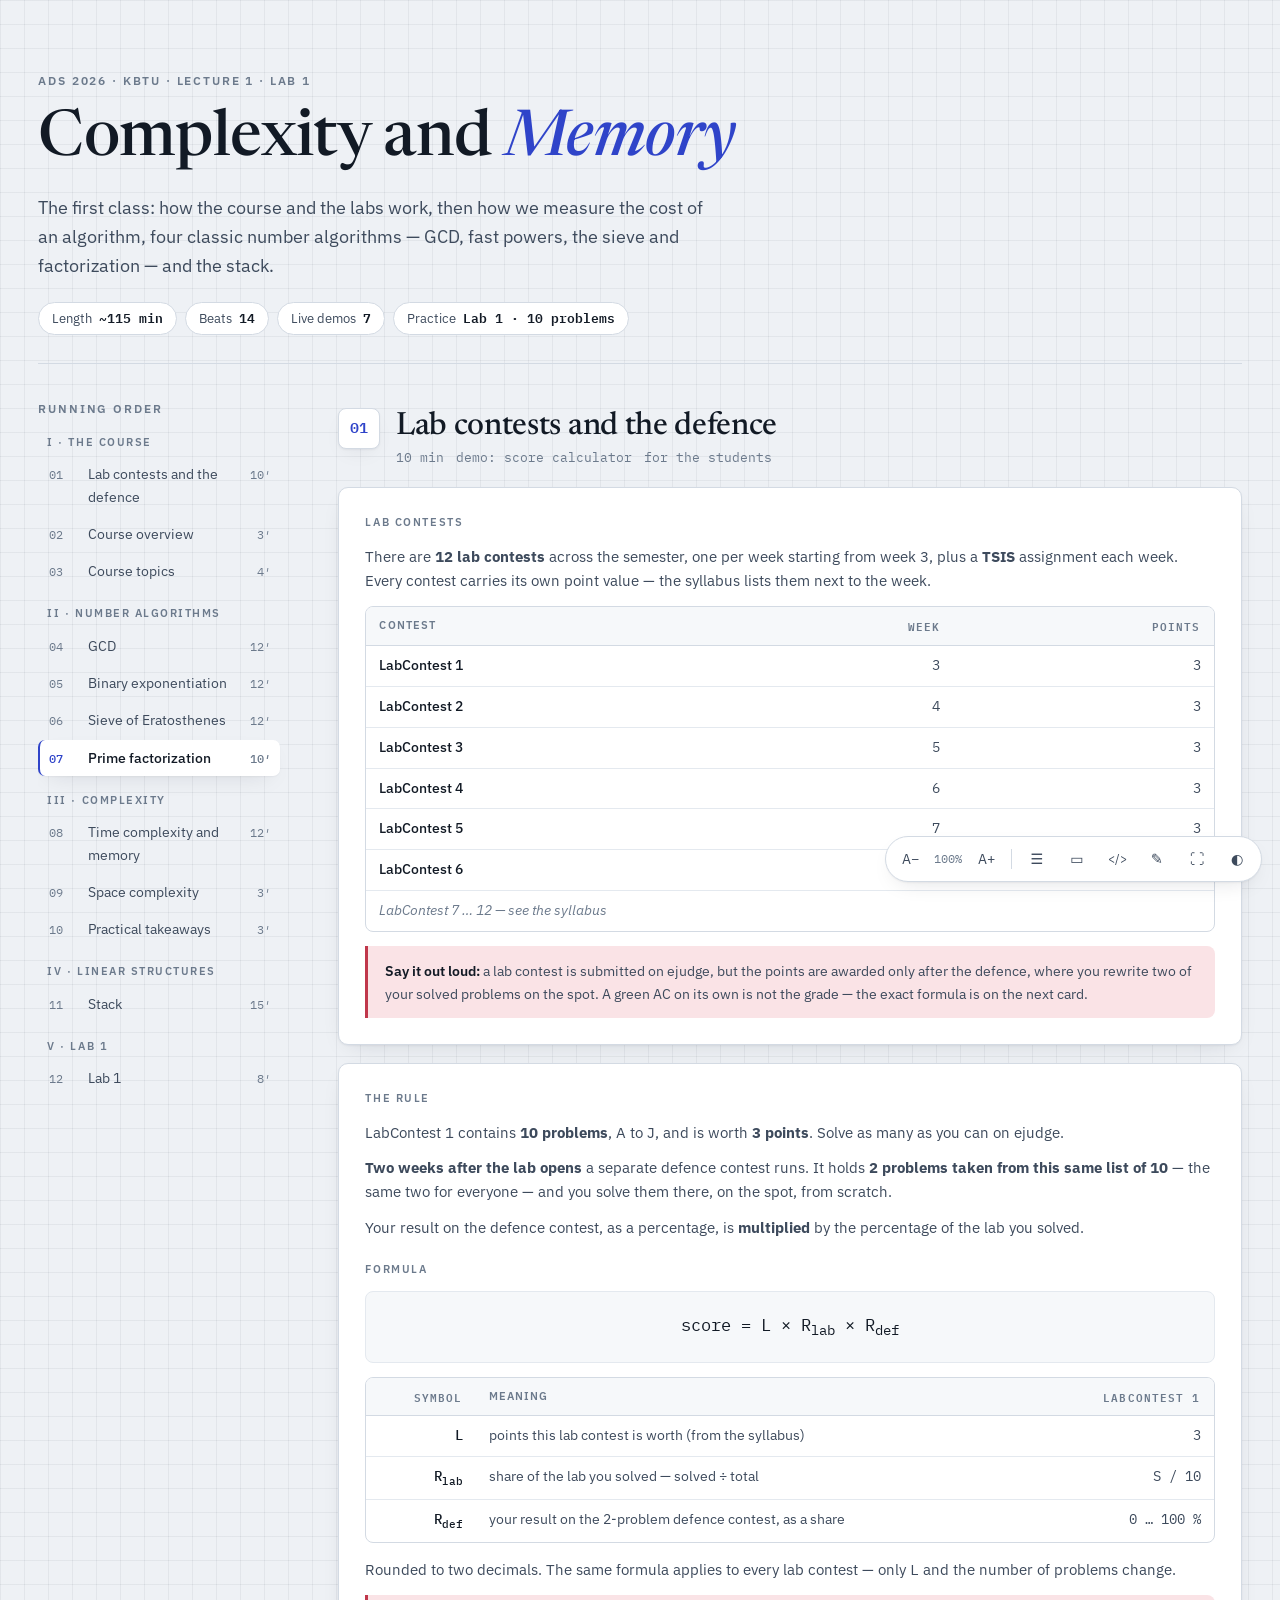
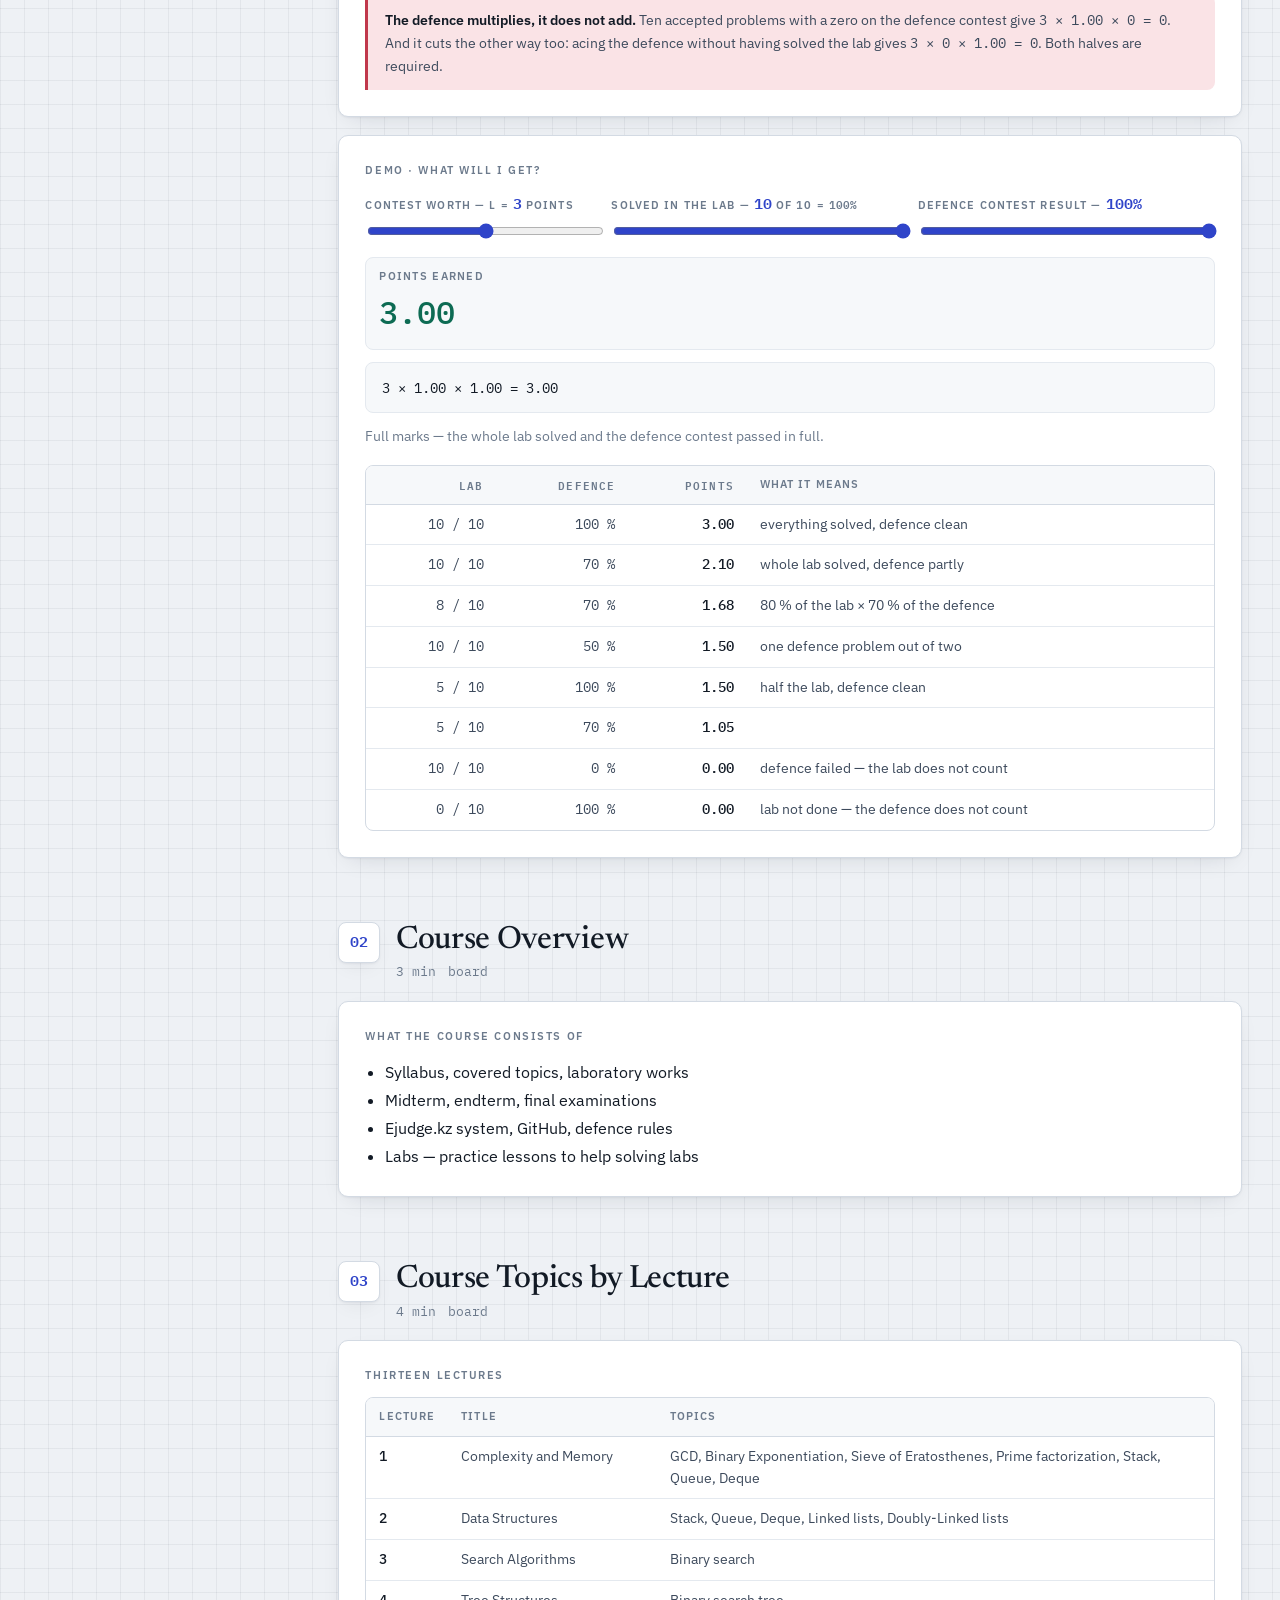
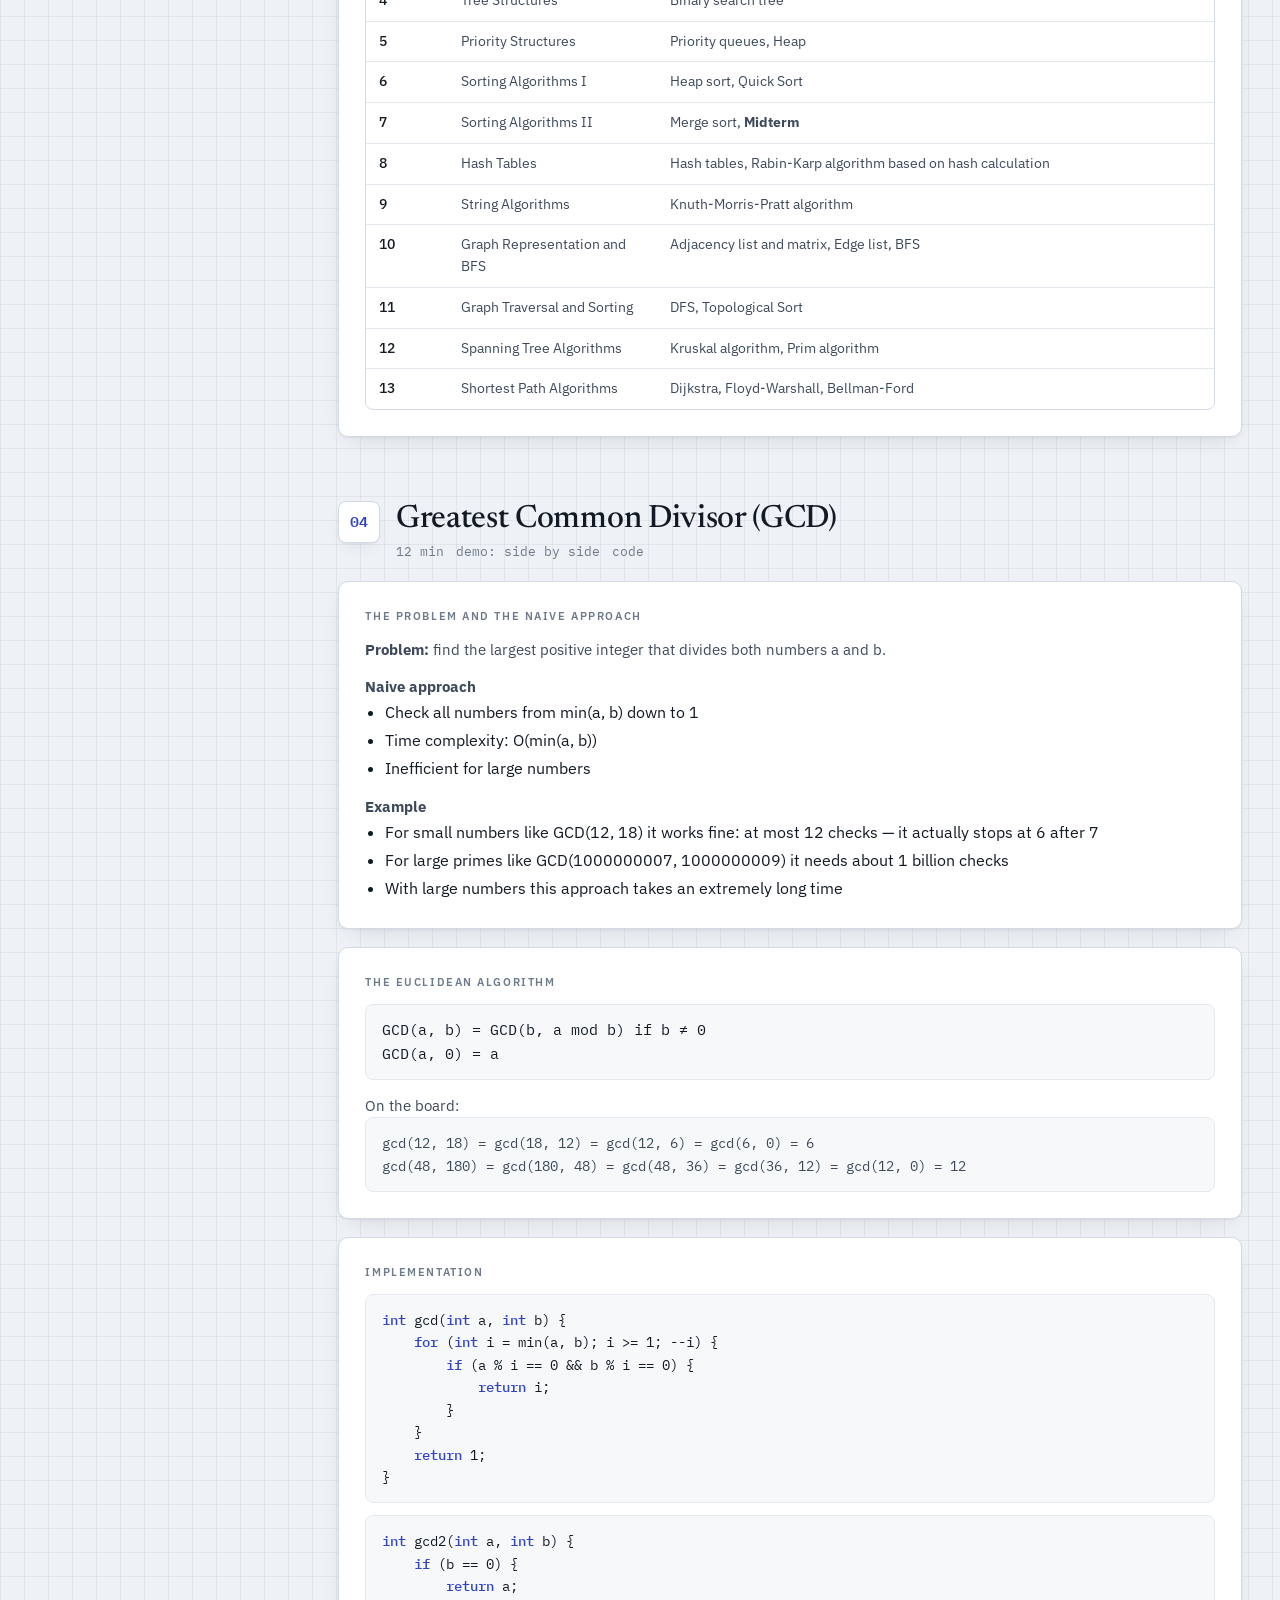
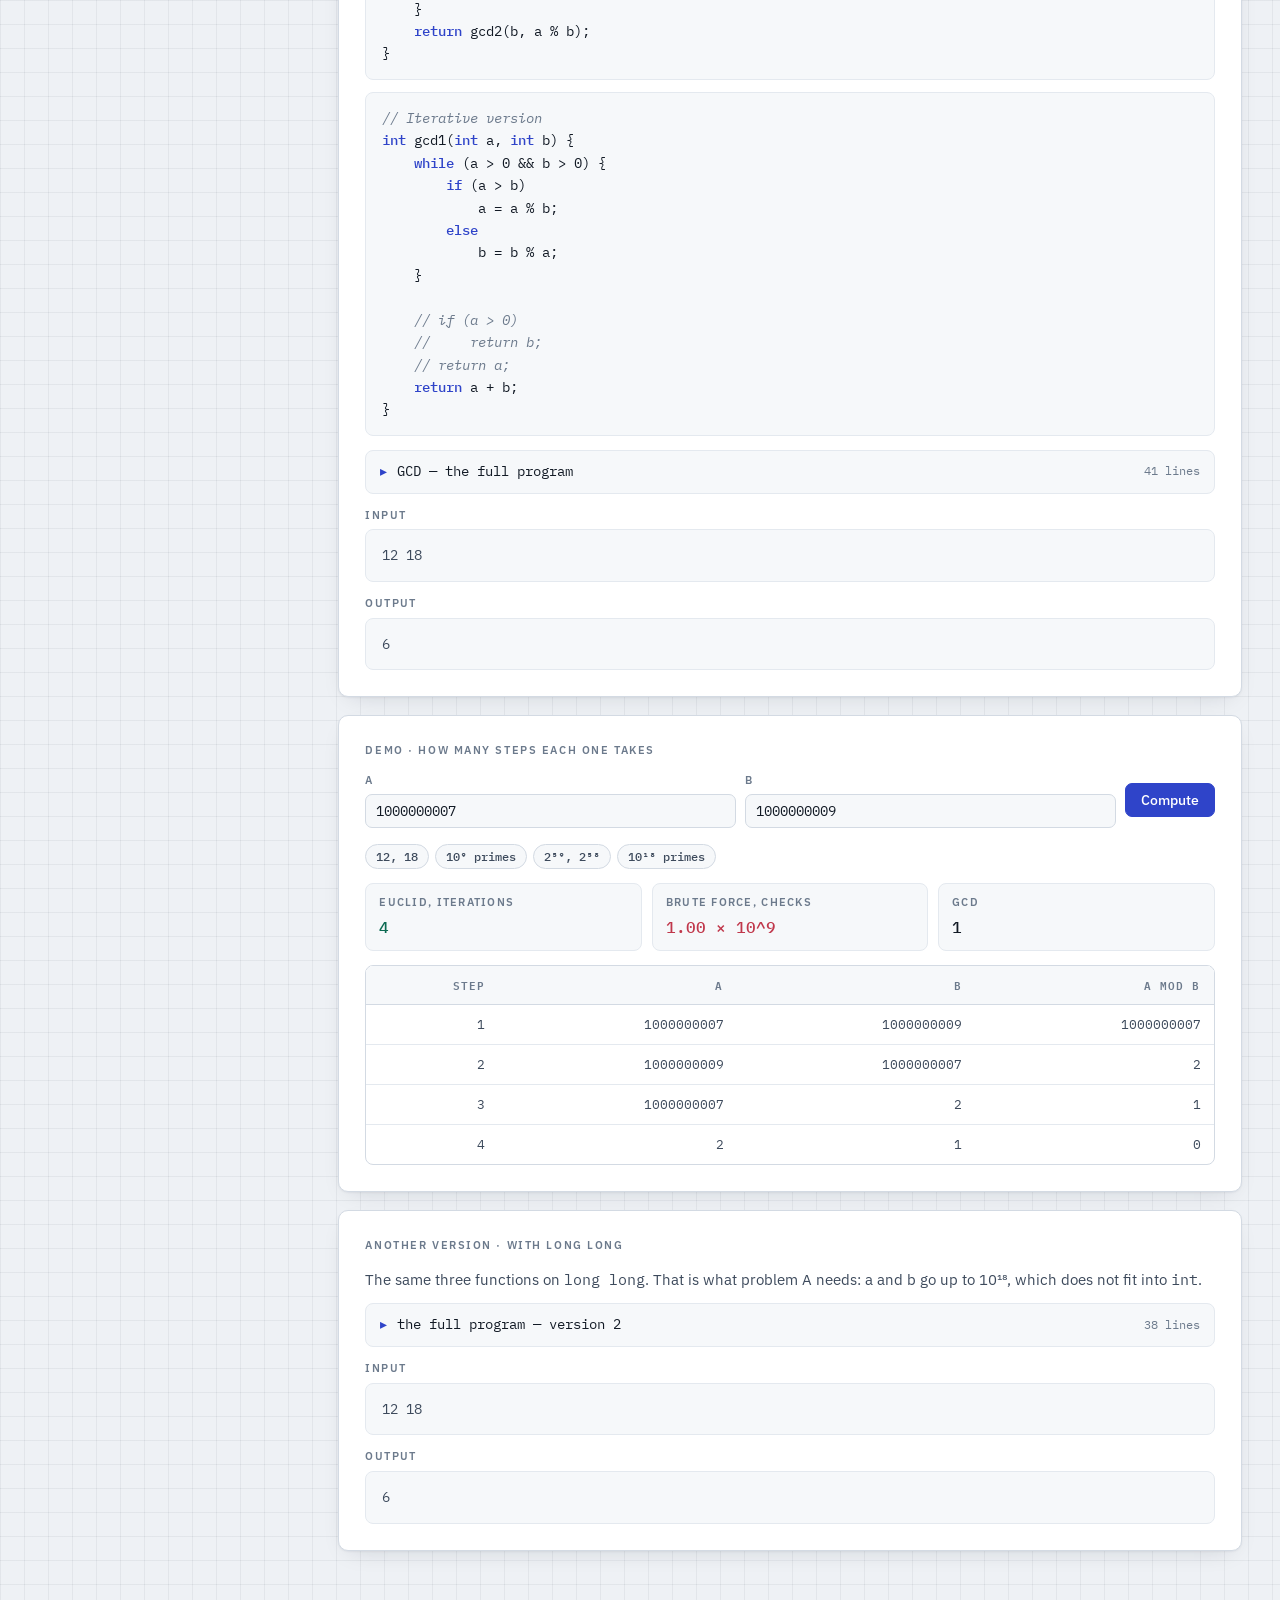
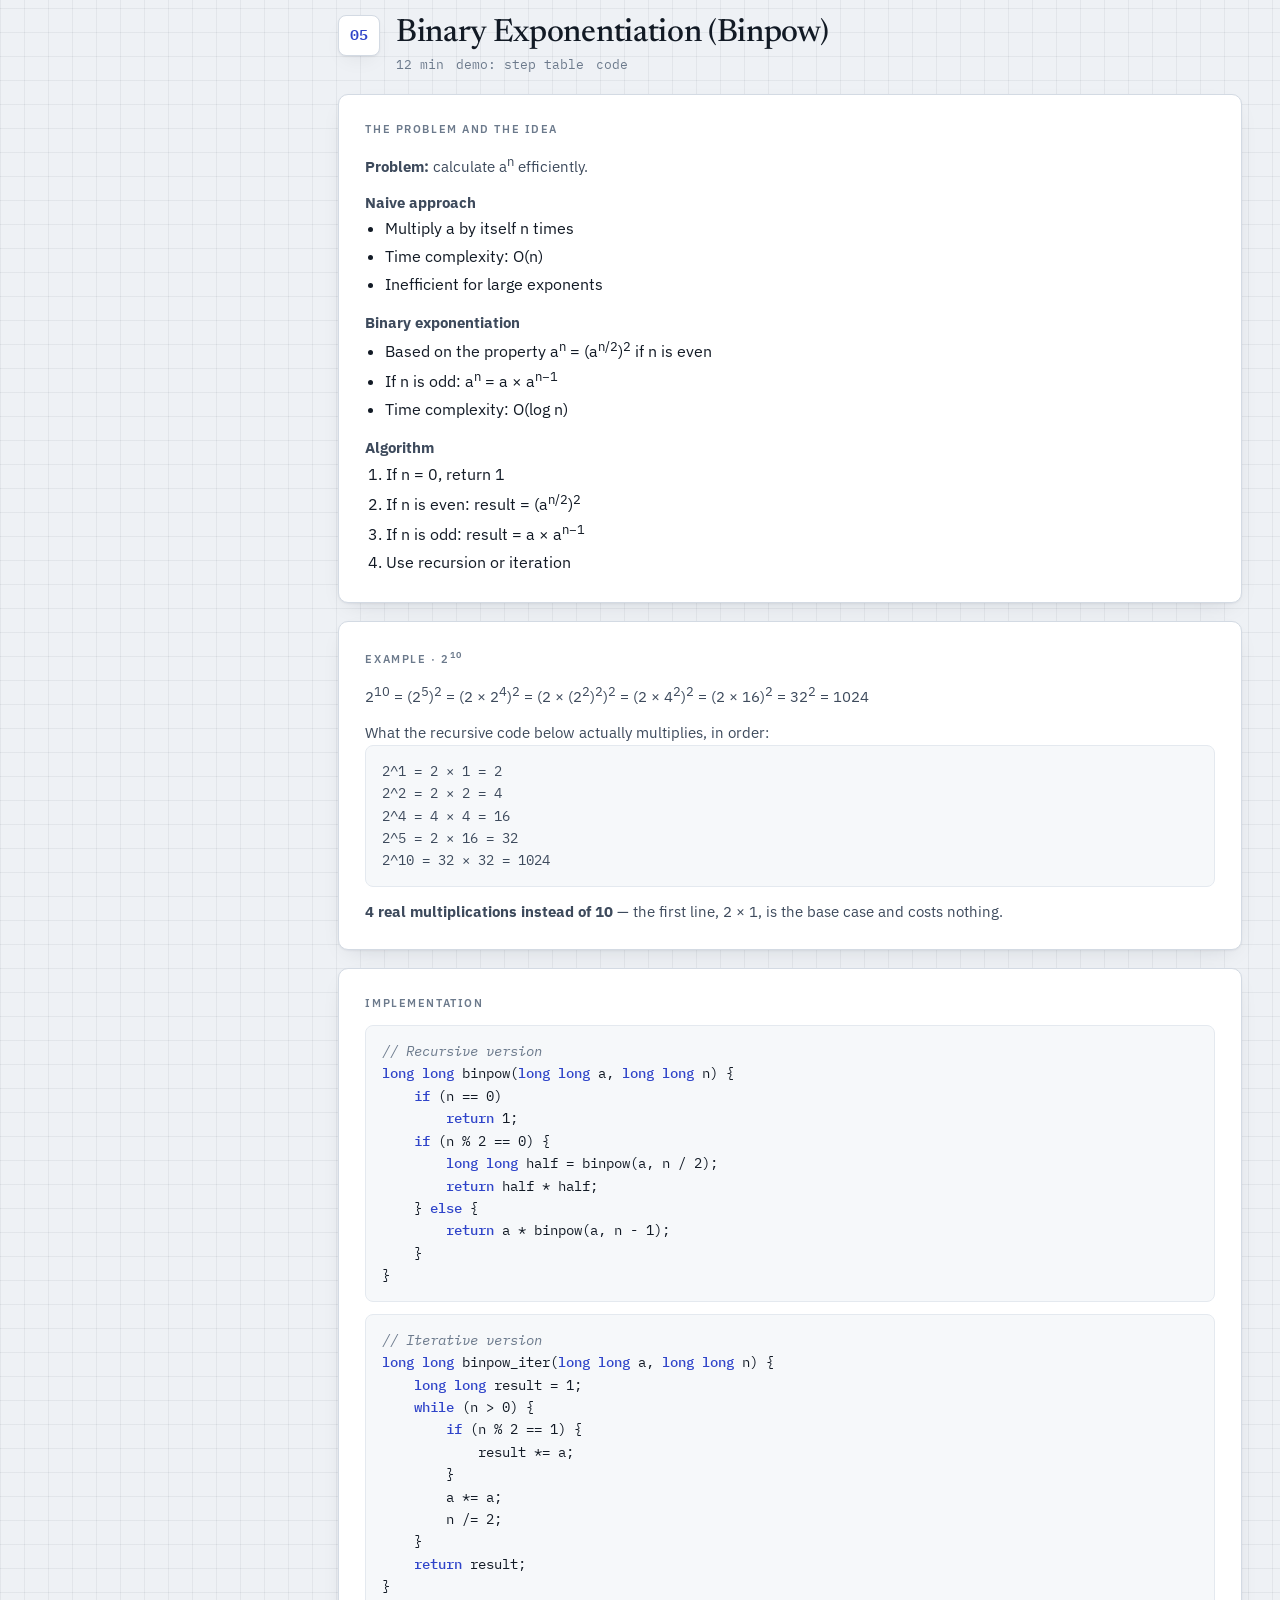
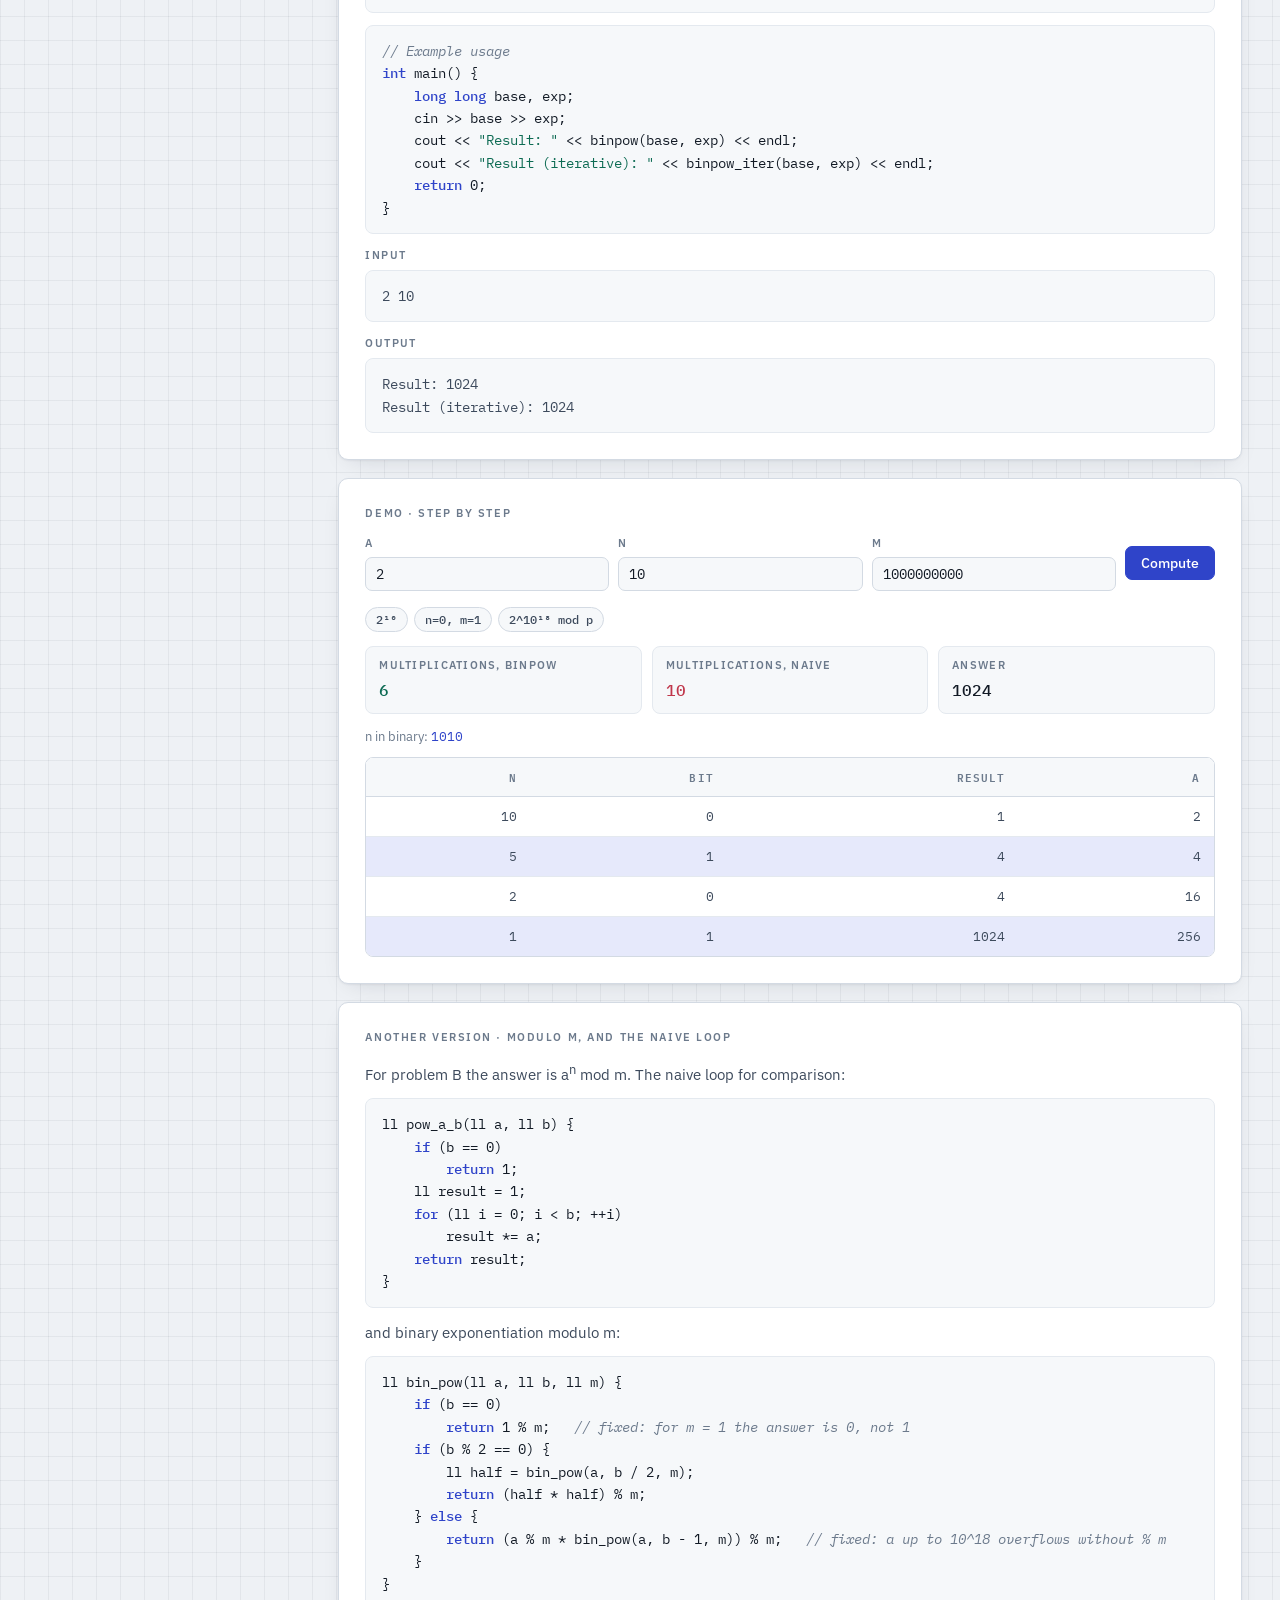
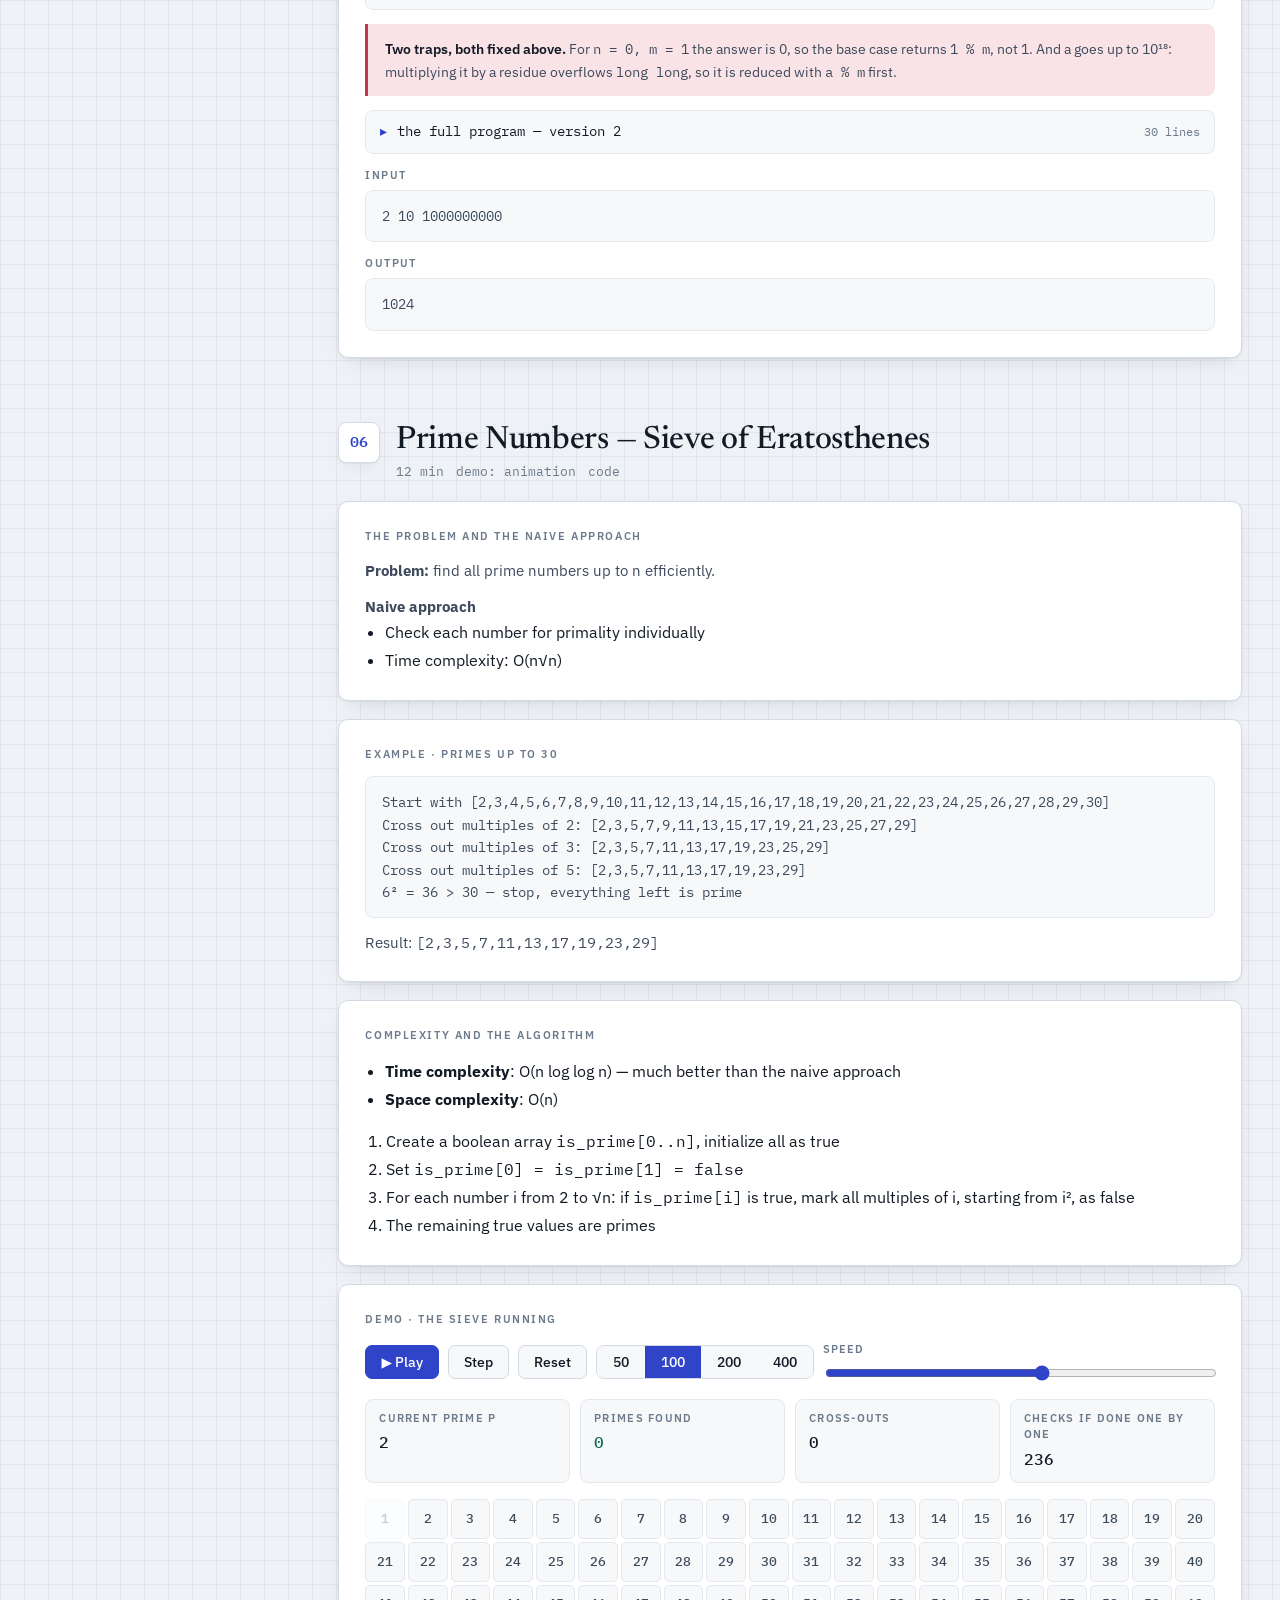
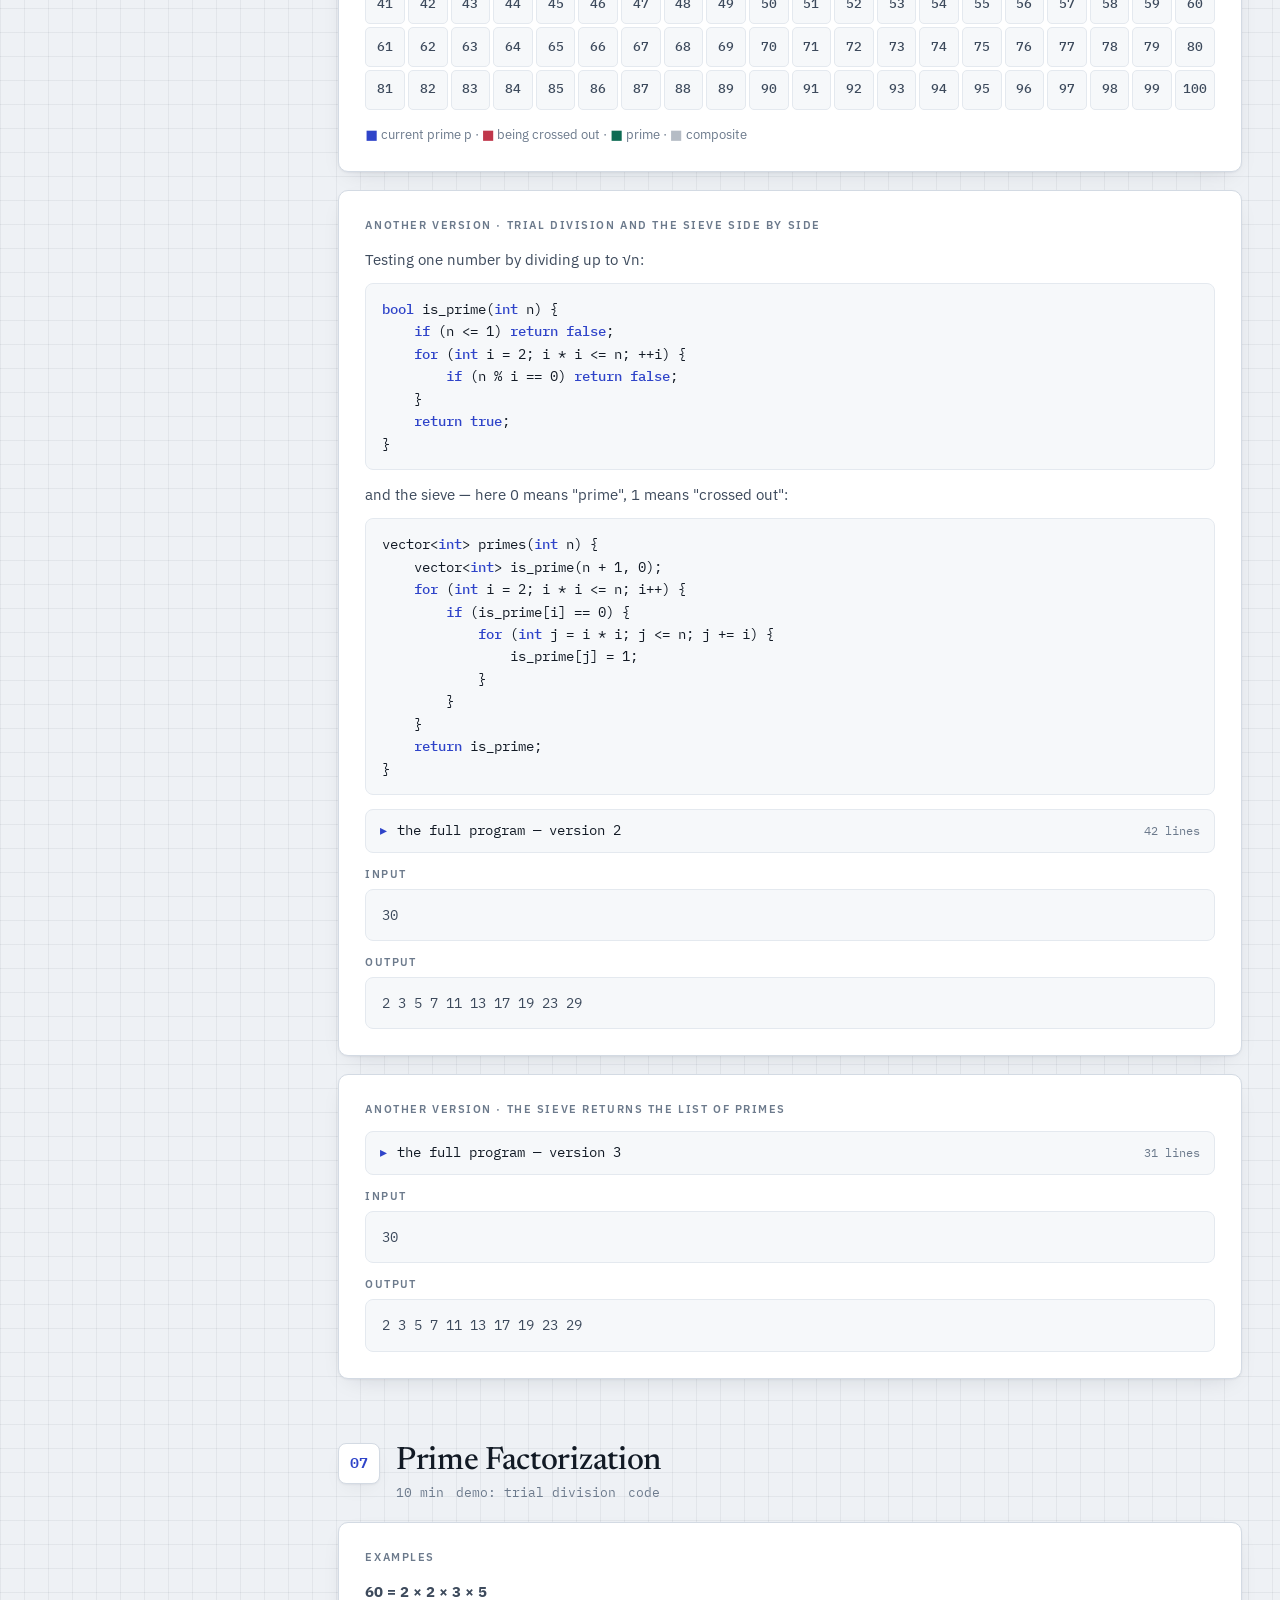
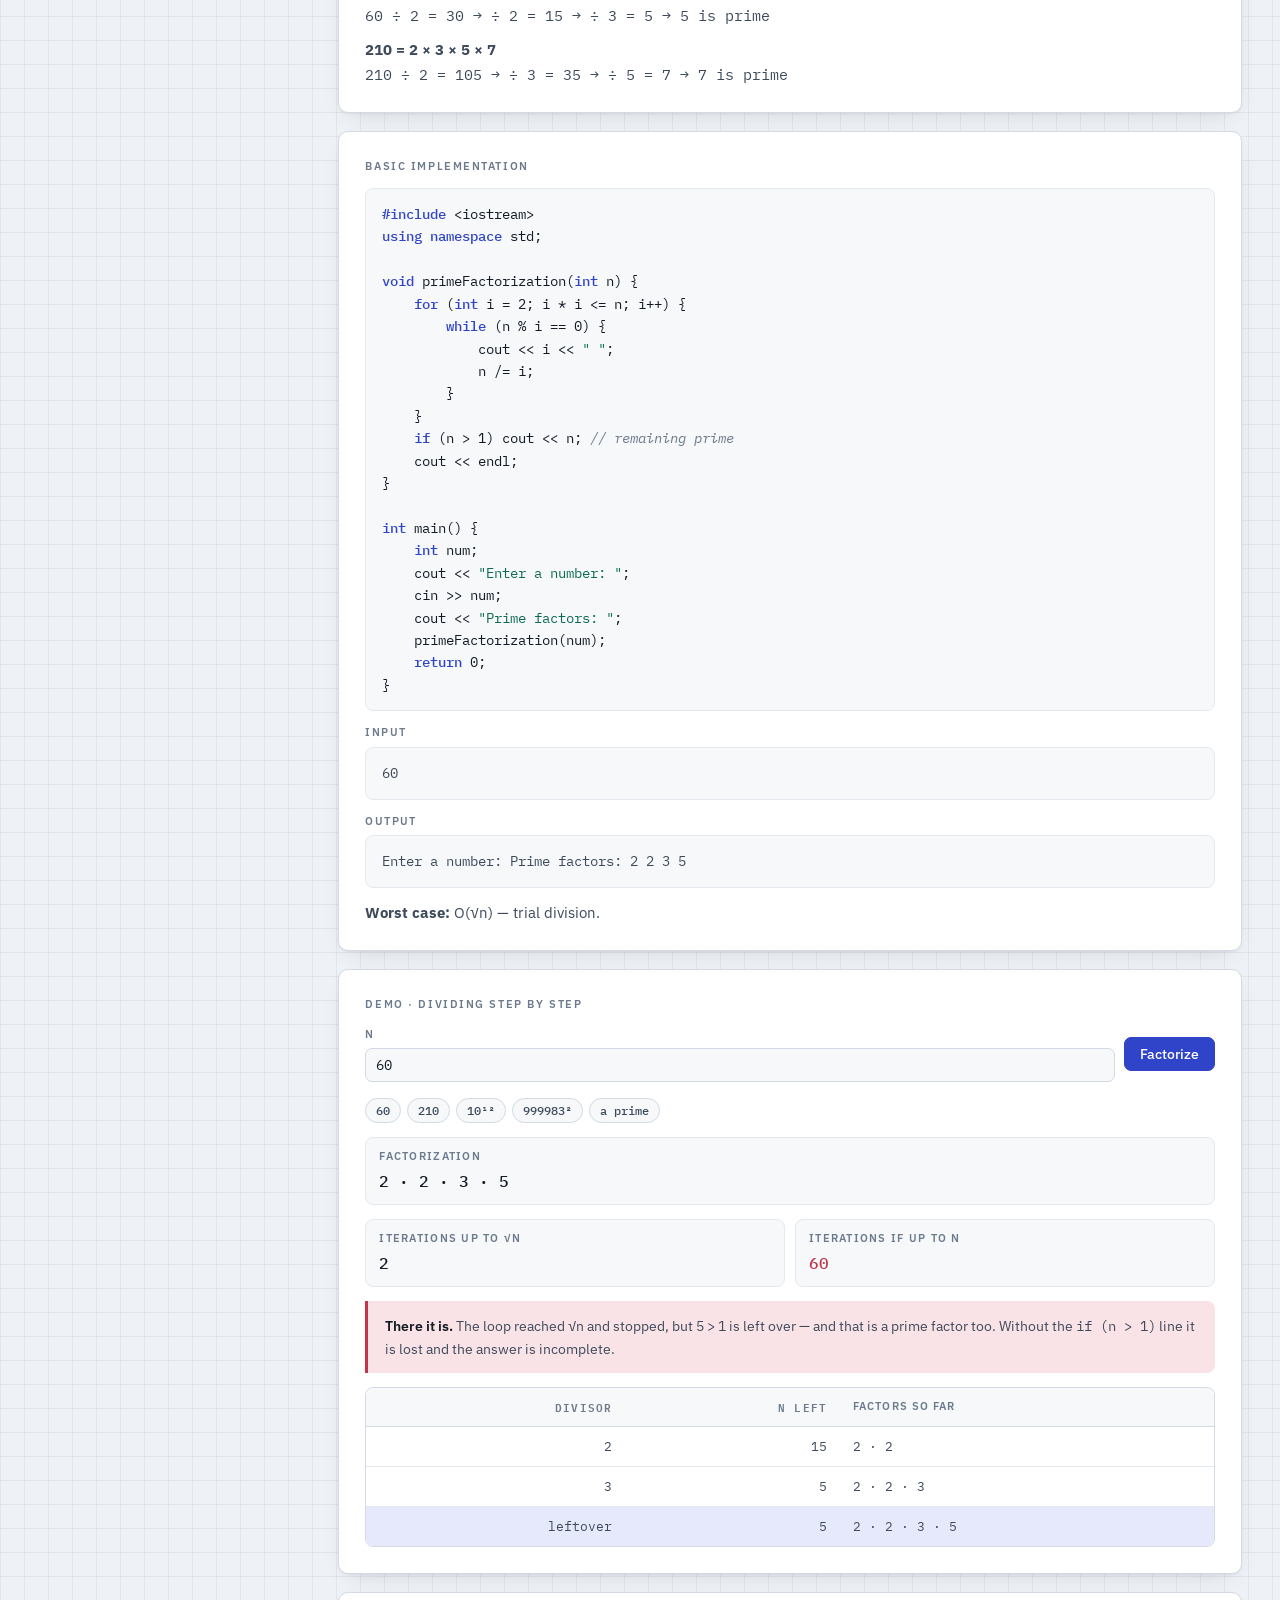
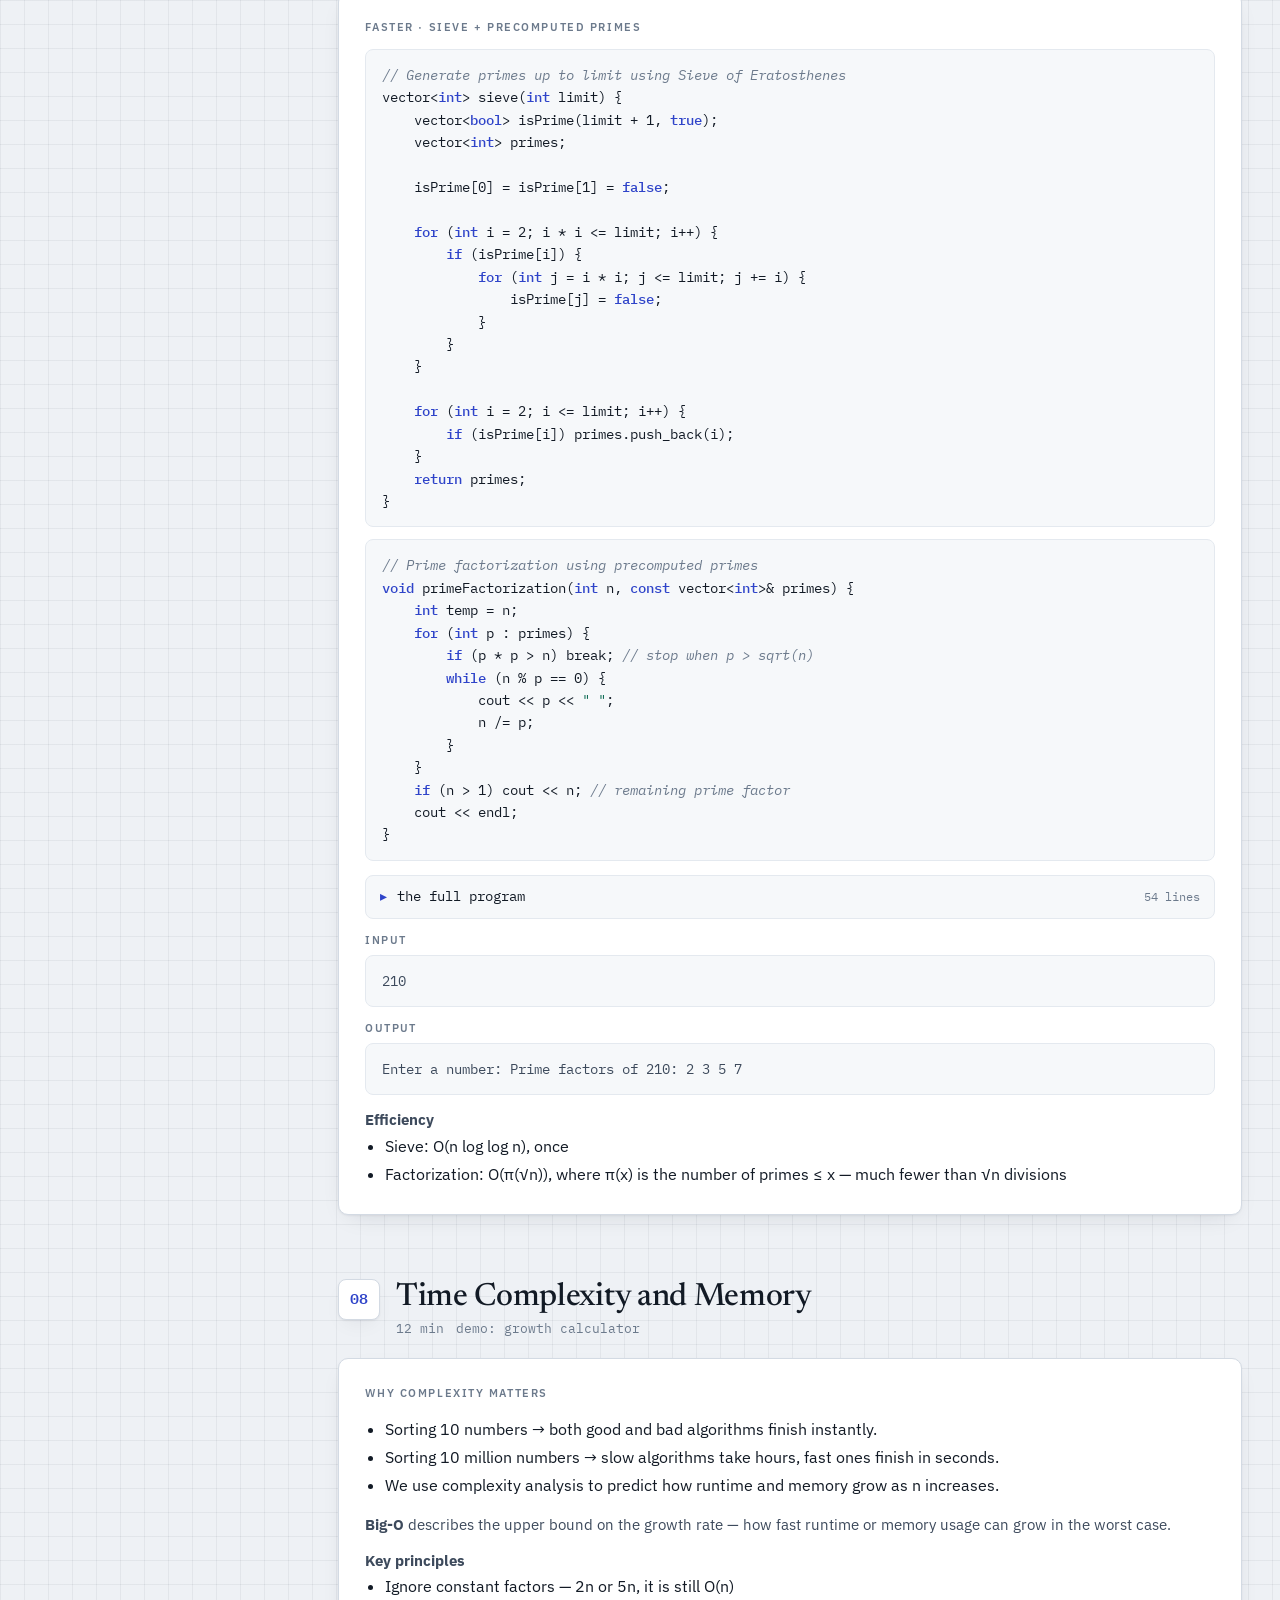
==== commit d66cf566: "Remove the 'What to say' teacher notes from every lab page (the site is for students) Co-Authored-By" ====
--- a/lab01.html
+++ b/lab01.html
@@ -6,9 +6,9 @@
 <link rel="preconnect" href="https://fonts.googleapis.com">
 <link rel="preconnect" href="https://fonts.gstatic.com" crossorigin>
 <link rel="stylesheet" href="https://fonts.googleapis.com/css2?family=IBM+Plex+Mono:wght@400;500;600&family=IBM+Plex+Sans:wght@400;500;600&family=Newsreader:ital,opsz,wght@0,6..72,400;0,6..72,500;0,6..72,600;1,6..72,400&display=swap">
-<link rel="stylesheet" href="assets/notes.css?v=202609281805">
-<link rel="stylesheet" href="assets/present.css?v=202609281805">
-<link rel="stylesheet" href="assets/cpp.css?v=202609281805">
+<link rel="stylesheet" href="assets/notes.css?v=202610071402">
+<link rel="stylesheet" href="assets/present.css?v=202610071402">
+<link rel="stylesheet" href="assets/cpp.css?v=202610071402">
 </head><body>
 <div class="wrap">
 
@@ -62,16 +62,6 @@
     </div>
   </div>
   <div class="stack">
-    <div class="say">
-      <h4>What to say</h4>
-      <ul>
-        <li>There are <strong>12 lab contests</strong>, one a week from week 3. Each is worth its own number of points, listed in the syllabus.</li>
-        <li>A contest is submitted on ejudge, but it counts only after the <strong>defence</strong>: two weeks after the lab opens, a separate contest with <strong>2 problems from the same list</strong>, solved on the spot.</li>
-        <li>Say plainly why the defence <strong>multiplies</strong> instead of adding: an accepted submission you cannot reproduce is worth nothing. <strong>Solving 5 problems honestly beats copying 10</strong>.</li>
-        <li>The two defence problems come from the whole list, not from what someone happened to solve — so leaving half the lab untouched is a gamble on both counts.</li>
-        <li>Let them play with the calculator for a minute — it answers "what do I get if…" faster than you can.</li>
-      </ul>
-    </div>
     <div class="card pad board">
         <h4>Lab contests</h4>
         <p>There are <strong>12 lab contests</strong> across the semester, one per week starting from week 3, plus a <strong>TSIS</strong> assignment each week. Every contest carries its own point value — the syllabus lists them next to the week.</p>
@@ -176,12 +166,6 @@
     </div>
   </div>
   <div class="stack">
-    <div class="say">
-      <h4>What to say</h4>
-      <ul>
-        <li>Walk the <strong>13 lectures</strong>: the course builds from simple structures up to graphs, and what we do today comes back at the end.</li>
-      </ul>
-    </div>
     <div class="card pad board"><h4>Thirteen lectures</h4><div class="tw"><table><thead><tr><th>Lecture</th><th>Title</th><th>Topics</th></tr></thead><tbody><tr><td class="k">1</td><td>Complexity and Memory</td><td>GCD, Binary Exponentiation, Sieve of Eratosthenes, Prime factorization, Stack, Queue, Deque</td></tr><tr><td class="k">2</td><td>Data Structures</td><td>Stack, Queue, Deque, Linked lists, Doubly-Linked lists</td></tr><tr><td class="k">3</td><td>Search Algorithms</td><td>Binary search</td></tr><tr><td class="k">4</td><td>Tree Structures</td><td>Binary search tree</td></tr><tr><td class="k">5</td><td>Priority Structures</td><td>Priority queues, Heap</td></tr><tr><td class="k">6</td><td>Sorting Algorithms I</td><td>Heap sort, Quick Sort</td></tr><tr><td class="k">7</td><td>Sorting Algorithms II</td><td>Merge sort, <strong>Midterm</strong></td></tr><tr><td class="k">8</td><td>Hash Tables</td><td>Hash tables, Rabin-Karp algorithm based on hash calculation</td></tr><tr><td class="k">9</td><td>String Algorithms</td><td>Knuth-Morris-Pratt algorithm</td></tr><tr><td class="k">10</td><td>Graph Representation and BFS</td><td>Adjacency list and matrix, Edge list, BFS</td></tr><tr><td class="k">11</td><td>Graph Traversal and Sorting</td><td>DFS, Topological Sort</td></tr><tr><td class="k">12</td><td>Spanning Tree Algorithms</td><td>Kruskal algorithm, Prim algorithm</td></tr><tr><td class="k">13</td><td>Shortest Path Algorithms</td><td>Dijkstra, Floyd-Warshall, Bellman-Ford</td></tr></tbody></table></div></div>
   </div>
 </section>
@@ -195,15 +179,6 @@
     </div>
   </div>
   <div class="stack">
-    <div class="say">
-      <h4>What to say</h4>
-      <ul>
-        <li>Start with the <strong>simple solution</strong> and show why we need something better: check every number from min(a, b) down to 1.</li>
-        <li>For gcd(12, 18) it is fine — it stops at 6 after 7 checks. For gcd(1000000007, 1000000009) it needs about a <strong>billion</strong> checks. Run the demo and read the number off the screen.</li>
-        <li>Then the Euclidean algorithm: <strong>gcd(a, b) = gcd(b, a mod b)</strong>, and <strong>gcd(a, 0) = a</strong>. Do a few steps by hand on the board.</li>
-        <li>Three implementations: the naive loop, the recursive Euclid, and an iterative one that keeps taking the remainder of the larger by the smaller.</li>
-      </ul>
-    </div>
     <div class="card pad board"><h4>The problem and the naive approach</h4><p><strong>Problem:</strong> find the largest positive integer that divides both numbers a and b.</p><p style="margin-top:12px"><strong>Naive approach</strong></p><ul style="margin:0;padding-left:1.2em;line-height:1.75"><li>Check all numbers from min(a, b) down to 1</li><li>Time complexity: O(min(a, b))</li><li>Inefficient for large numbers</li></ul><p style="margin-top:12px"><strong>Example</strong></p><ul style="margin:0;padding-left:1.2em;line-height:1.75"><li>For small numbers like GCD(12, 18) it works fine: at most 12 checks — it actually stops at 6 after 7</li><li>For large primes like GCD(1000000007, 1000000009) it needs about 1 billion checks</li><li>With large numbers this approach takes an extremely long time</li></ul></div>
     <div class="card pad board"><h4>The Euclidean algorithm</h4><div class="formula">GCD(a, b) = GCD(b, a mod b)   if b ≠ 0<br>GCD(a, 0) = a</div><p style="margin-top:13px">On the board:</p><pre class="out">gcd(12, 18) = gcd(18, 12) = gcd(12, 6) = gcd(6, 0) = 6
 gcd(48, 180) = gcd(180, 48) = gcd(48, 36) = gcd(36, 12) = gcd(12, 0) = 12</pre></div>
@@ -343,15 +318,6 @@
     </div>
   </div>
   <div class="stack">
-    <div class="say">
-      <h4>What to say</h4>
-      <ul>
-        <li>Naively a<sup>n</sup> costs n multiplications. For n = 10¹⁸ that is more than thirty years.</li>
-        <li>If n is even, a<sup>n</sup> = (a<sup>n/2</sup>)²; if n is odd, a<sup>n</sup> = a · a<sup>n−1</sup>. Every two steps <strong>halve the exponent</strong> — O(log n).</li>
-        <li>Do 2<sup>10</sup> by hand: 4 real multiplications instead of 10.</li>
-        <li>Then the version with a modulus — that is problem B — and its two traps.</li>
-      </ul>
-    </div>
     <div class="card pad board"><h4>The problem and the idea</h4><p><strong>Problem:</strong> calculate a<sup>n</sup> efficiently.</p><p style="margin-top:12px"><strong>Naive approach</strong></p><ul style="margin:0;padding-left:1.2em;line-height:1.75"><li>Multiply a by itself n times</li><li>Time complexity: O(n)</li><li>Inefficient for large exponents</li></ul><p style="margin-top:12px"><strong>Binary exponentiation</strong></p><ul style="margin:0;padding-left:1.2em;line-height:1.75"><li>Based on the property a<sup>n</sup> = (a<sup>n/2</sup>)<sup>2</sup> if n is even</li><li>If n is odd: a<sup>n</sup> = a × a<sup>n−1</sup></li><li>Time complexity: O(log n)</li></ul><p style="margin-top:12px"><strong>Algorithm</strong></p><ol style="margin:0;padding-left:1.3em;line-height:1.75"><li>If n = 0, return 1</li><li>If n is even: result = (a<sup>n/2</sup>)<sup>2</sup></li><li>If n is odd: result = a × a<sup>n−1</sup></li><li>Use recursion or iteration</li></ol></div>
     <div class="card pad board"><h4>Example · 2<sup>10</sup></h4><p>2<sup>10</sup> = (2<sup>5</sup>)<sup>2</sup> = (2 × 2<sup>4</sup>)<sup>2</sup> = (2 × (2<sup>2</sup>)<sup>2</sup>)<sup>2</sup> = (2 × 4<sup>2</sup>)<sup>2</sup> = (2 × 16)<sup>2</sup> = 32<sup>2</sup> = 1024</p><p style="margin-top:12px">What the recursive code below actually multiplies, in order:</p><pre class="out">2^1 = 2 × 1 = 2
 2^2 = 2 × 2 = 4
@@ -467,14 +433,6 @@
     </div>
   </div>
   <div class="stack">
-    <div class="say">
-      <h4>What to say</h4>
-      <ul>
-        <li>The task is to find <strong>all</strong> primes up to n. Testing each number separately is O(n√n); the sieve does it in <strong>O(n log log n)</strong>.</li>
-        <li>Start the animation and narrate it: the first number that is not crossed out is prime — cross out all its multiples.</li>
-        <li>Stop on <strong>why crossing starts at i²</strong>: every smaller multiple was already crossed by a smaller prime.</li>
-      </ul>
-    </div>
     <div class="card pad board"><h4>The problem and the naive approach</h4><p><strong>Problem:</strong> find all prime numbers up to n efficiently.</p><p style="margin-top:12px"><strong>Naive approach</strong></p><ul style="margin:0;padding-left:1.2em;line-height:1.75"><li>Check each number for primality individually</li><li>Time complexity: O(n√n)</li></ul></div>
     <div class="card pad board"><h4>Example · primes up to 30</h4><pre class="out">Start with [2,3,4,5,6,7,8,9,10,11,12,13,14,15,16,17,18,19,20,21,22,23,24,25,26,27,28,29,30]
 Cross out multiples of 2: [2,3,5,7,9,11,13,15,17,19,21,23,25,27,29]
@@ -611,14 +569,6 @@
     </div>
   </div>
   <div class="stack">
-    <div class="say">
-      <h4>What to say</h4>
-      <ul>
-        <li><strong>Prime factorization</strong> breaks a number into a product of primes.</li>
-        <li>Dividing up to <strong>√n</strong> is enough. After the loop the leftover may be greater than 1 — and that leftover is a prime factor too. Show it in the demo on <code>999999999989</code>.</li>
-        <li>The faster version divides only by primes, precomputed with the sieve.</li>
-      </ul>
-    </div>
     <div class="card pad board"><h4>Examples</h4><p style="margin-top:0"><strong>60 = 2 × 2 × 3 × 5</strong><br><span class="mono" style="color:var(--ink-2)">60 ÷ 2 = 30 → ÷ 2 = 15 → ÷ 3 = 5 → 5 is prime</span></p><p style="margin-top:10px"><strong>210 = 2 × 3 × 5 × 7</strong><br><span class="mono" style="color:var(--ink-2)">210 ÷ 2 = 105 → ÷ 3 = 35 → ÷ 5 = 7 → 7 is prime</span></p></div>
     <div class="card pad board"><h4>Basic implementation</h4><pre><span class="k">#include</span> &lt;iostream&gt;
 <span class="k">using</span> <span class="k">namespace</span> std;
@@ -762,15 +712,6 @@
     </div>
   </div>
   <div class="stack">
-    <div class="say">
-      <h4>What to say</h4>
-      <ul>
-        <li>Sorting 10 numbers finishes instantly with any algorithm. Sorting <strong>10 million</strong> takes hours with a slow one and seconds with a fast one.</li>
-        <li>So we do not measure seconds — we measure <strong>how fast the cost grows</strong> as n grows. Drag the slider and let the room watch n² fall out of the time limit.</li>
-        <li>Two things we drop: <strong>constant factors</strong> and <strong>less significant terms</strong>.</li>
-        <li>A judge does roughly <strong>10⁸–10⁹ simple operations per second</strong> — from the n in the statement you can pick the complexity you are allowed.</li>
-      </ul>
-    </div>
     <div class="card pad board"><h4>Why complexity matters</h4><ul style="margin:0;padding-left:1.2em;line-height:1.75"><li>Sorting 10 numbers → both good and bad algorithms finish instantly.</li><li>Sorting 10 million numbers → slow algorithms take hours, fast ones finish in seconds.</li><li>We use complexity analysis to predict how runtime and memory grow as n increases.</li></ul><p style="margin-top:13px"><strong>Big-O</strong> describes the upper bound on the growth rate — how fast runtime or memory usage can grow in the worst case.</p><p style="margin-top:12px"><strong>Key principles</strong></p><ul style="margin:0;padding-left:1.2em;line-height:1.75"><li>Ignore constant factors — 2n or 5n, it is still O(n)</li><li>Ignore less significant terms — n² + n → O(n²), because n² dominates for large n</li></ul></div>
     <div class="card pad demo">
       <h4>Demo · how long an algorithm runs for a given n</h4>
@@ -834,15 +775,6 @@
     </div>
   </div>
   <div class="stack">
-    <div class="say">
-      <h4>What to say</h4>
-      <ul>
-        <li>Think of a stack of plates: you can only add to or remove from the <strong>top</strong>. Every operation is O(1).</li>
-        <li>Use the playground to show the stack, then switch it to queue and deque — the same idea with other ends open.</li>
-        <li><code>pop()</code> and <code>top()</code> on an empty stack are <strong>undefined behaviour</strong>, not an exception. Check <code>empty()</code> first.</li>
-        <li>Then the same stack written by hand on linked nodes — the preview of lecture 2.</li>
-      </ul>
-    </div>
     <div class="card pad board"><h4>Core operations</h4><ul style="margin:0;padding-left:1.2em;line-height:1.75"><li><code>push(item)</code> — add an item to the top — O(1)</li><li><code>pop()</code> — remove the top item — O(1)</li><li><code>top()</code> / <code>peek()</code> — view the top item without removing it — O(1)</li><li><code>empty()</code> — check if the stack is empty — O(1)</li><li><code>size()</code> — get the number of elements — O(1)</li></ul></div>
     <div class="card pad board"><h4>C++ implementation using the STL</h4><pre><span class="c">// C++ built-in stack</span>
 <span class="k">#include</span> &lt;iostream&gt;
@@ -1043,14 +975,6 @@
     </div>
   </div>
   <div class="stack">
-    <div class="say">
-      <h4>What to say</h4>
-      <ul>
-        <li>The problems follow the order of the lecture: A–B are GCD and binpow, C–E are primes, F–H the stack, I–J the queue and the deque.</li>
-        <li>H is the hard one — a monotonic stack. Say plainly that it is an <strong>application</strong> of the stack.</li>
-        <li>Limits: <strong>1 second and 256 MB</strong> almost everywhere.</li>
-      </ul>
-    </div>
     <div class="card pad board"><h4>Problem to topic</h4><div class="map-row"><span class="map-idx">A</span><div><span class="map-name">Greatest Common Divisor</span><span class="pill key">key</span><div class="map-why">GCD — Euclid on long long, a, b ≤ 10¹⁸</div></div></div>
 <div class="map-row"><span class="map-idx">B</span><div><span class="map-name">Binary Exponentiation</span><span class="pill key">key</span><div class="map-why">Binary exponentiation aⁿ mod m, n ≤ 10¹⁸ — mind 1 % m and a % m</div></div></div>
 <div class="map-row"><span class="map-idx">C</span><div><span class="map-name">Prime or Not</span><div class="map-why">Primality by trial division up to √a</div></div></div>
@@ -1073,9 +997,9 @@
 </div>
 
 <button class="theme-btn" id="themeBtn" aria-label="Toggle theme" title="Toggle theme">◐</button>
-<script src="assets/notes.js?v=202609281805"></script>
-<script src="assets/present.js?v=202609281805"></script>
-<script src="assets/cpp.js?v=202609281805"></script>
+<script src="assets/notes.js?v=202610071402"></script>
+<script src="assets/present.js?v=202610071402"></script>
+<script src="assets/cpp.js?v=202610071402"></script>
 <script>
 
 (function(){
